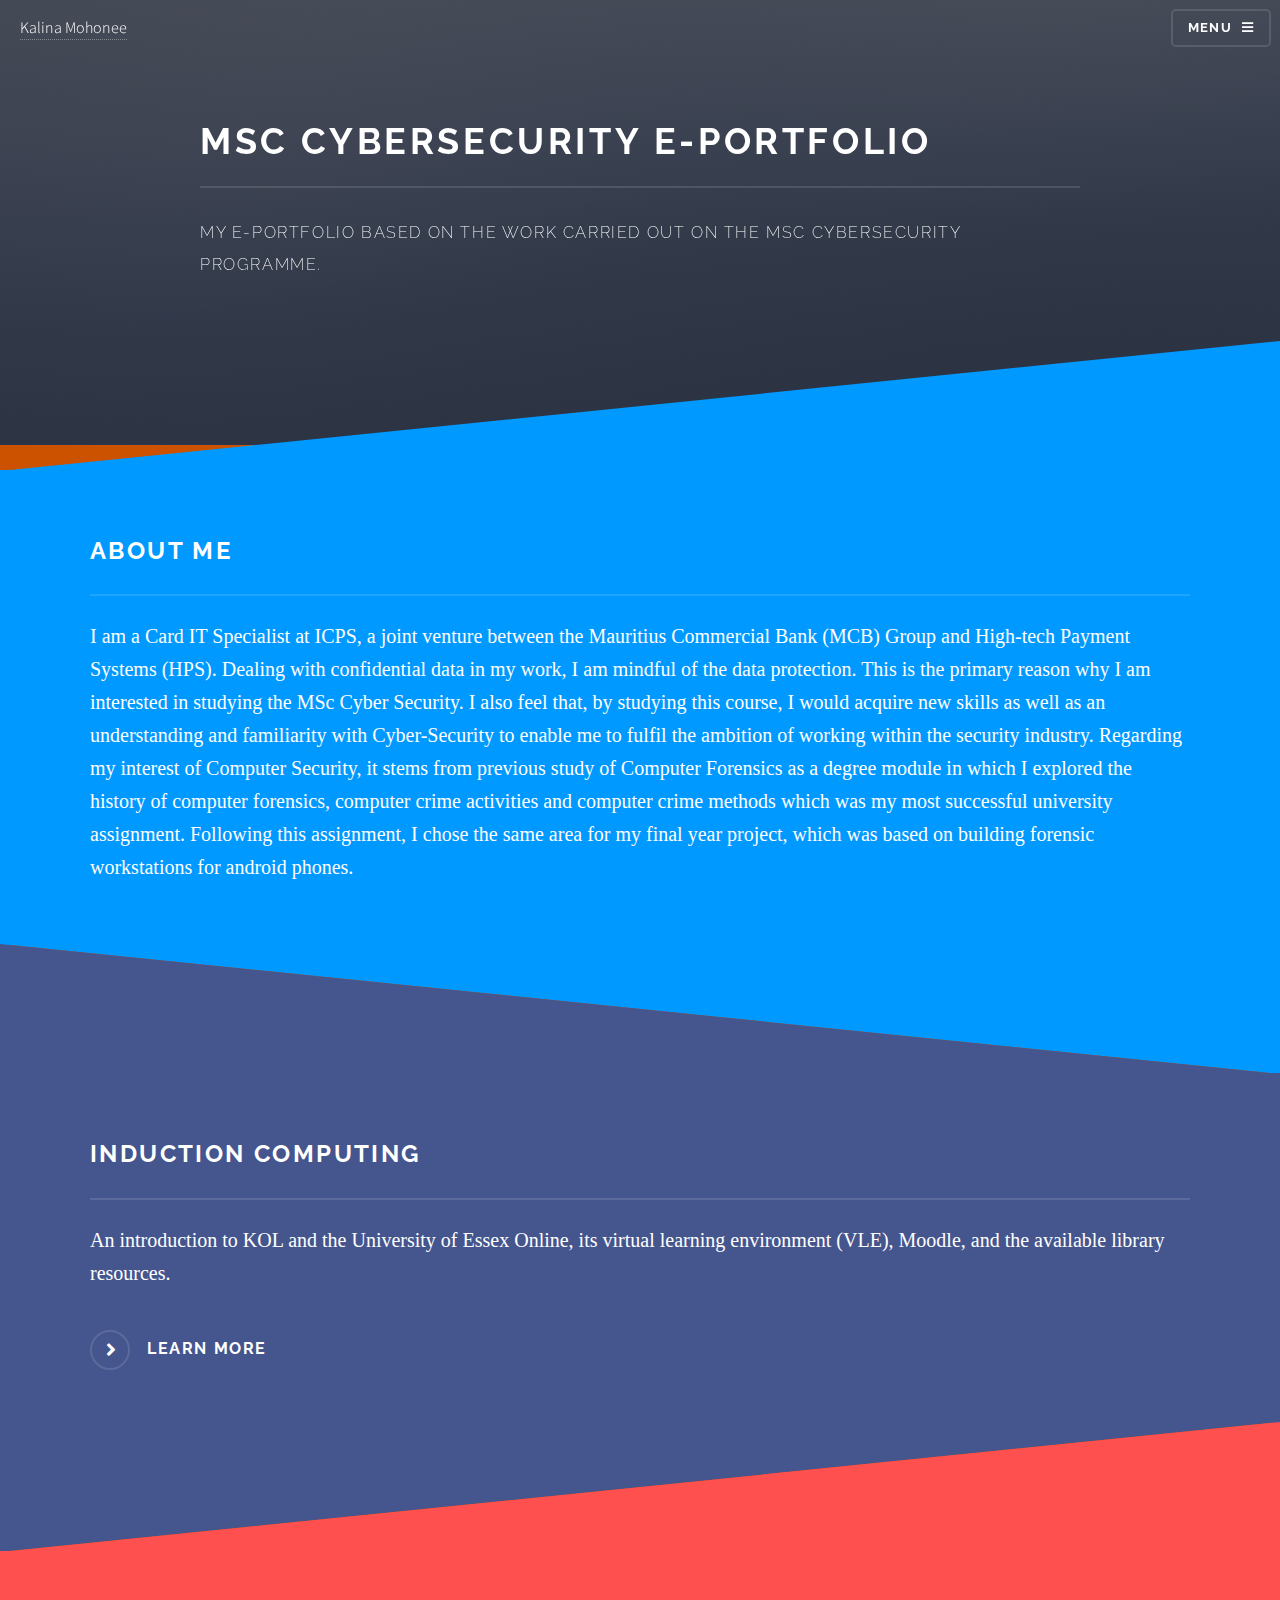
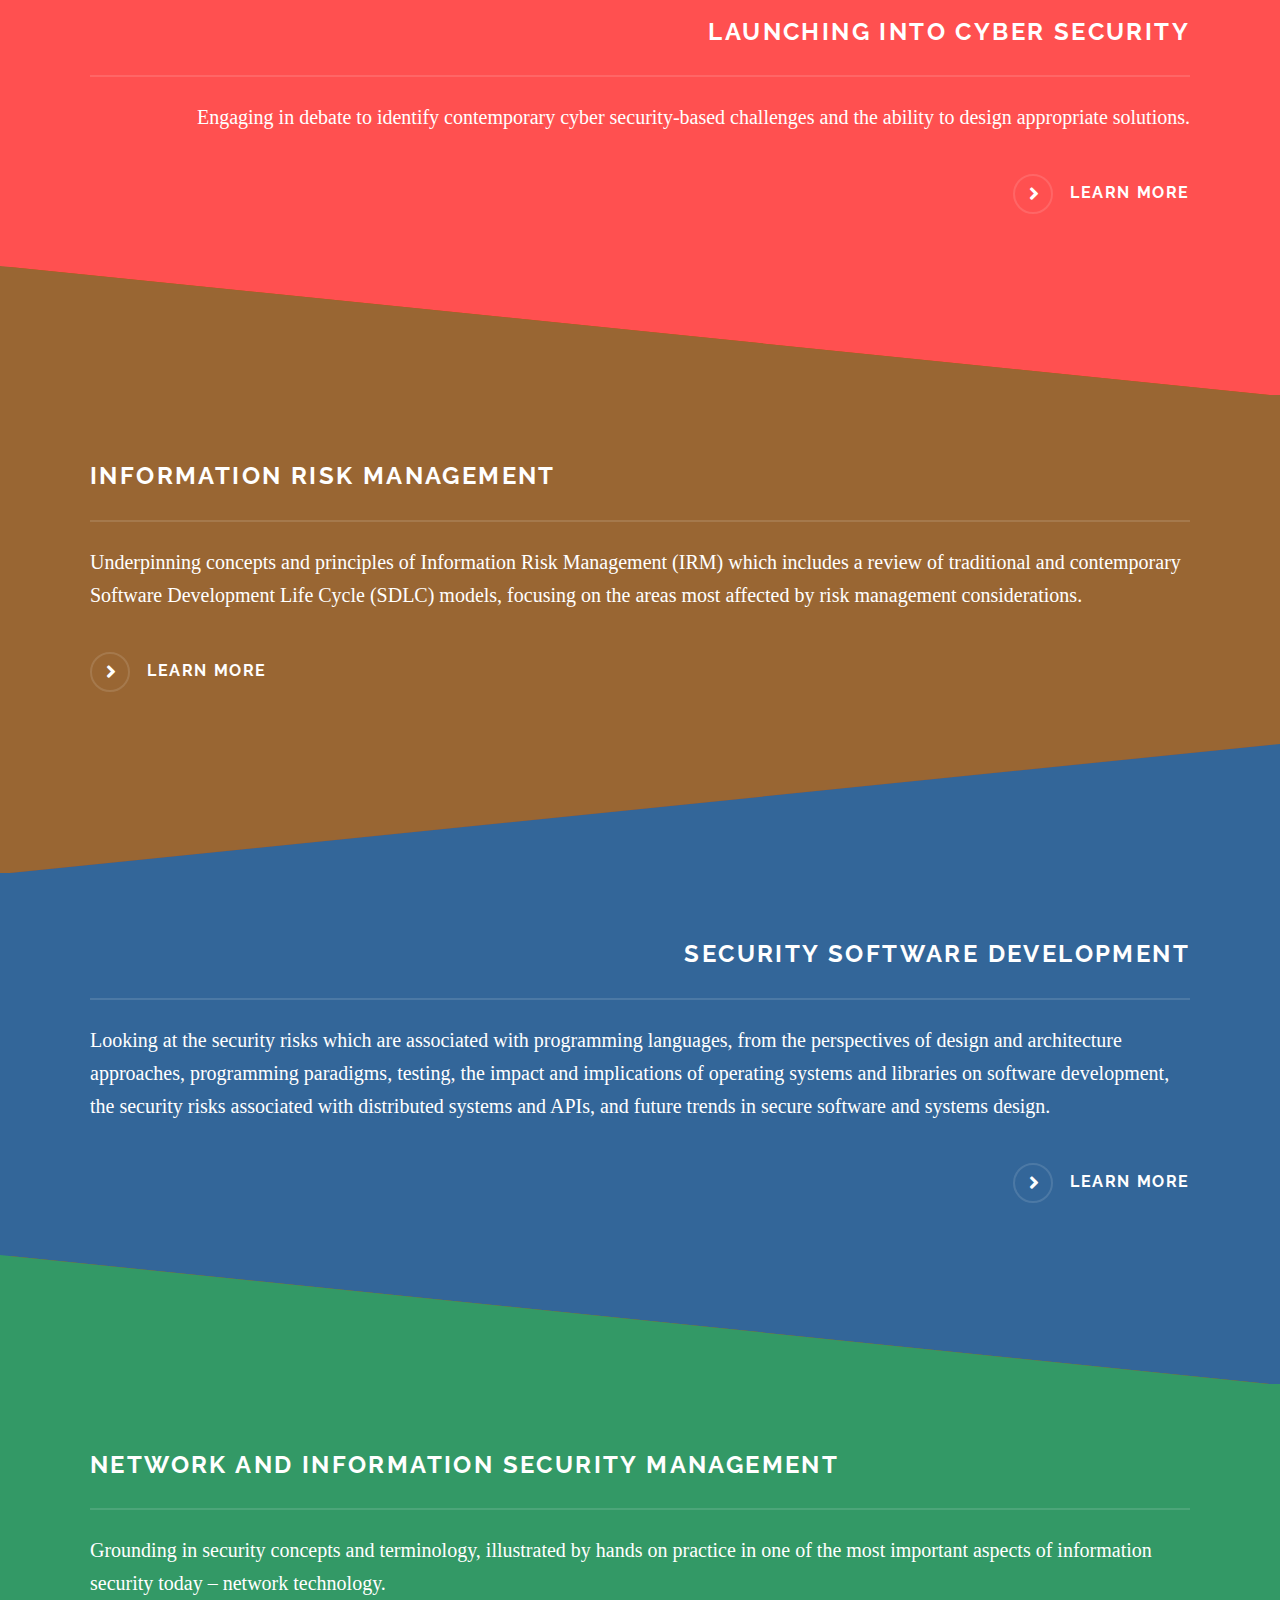
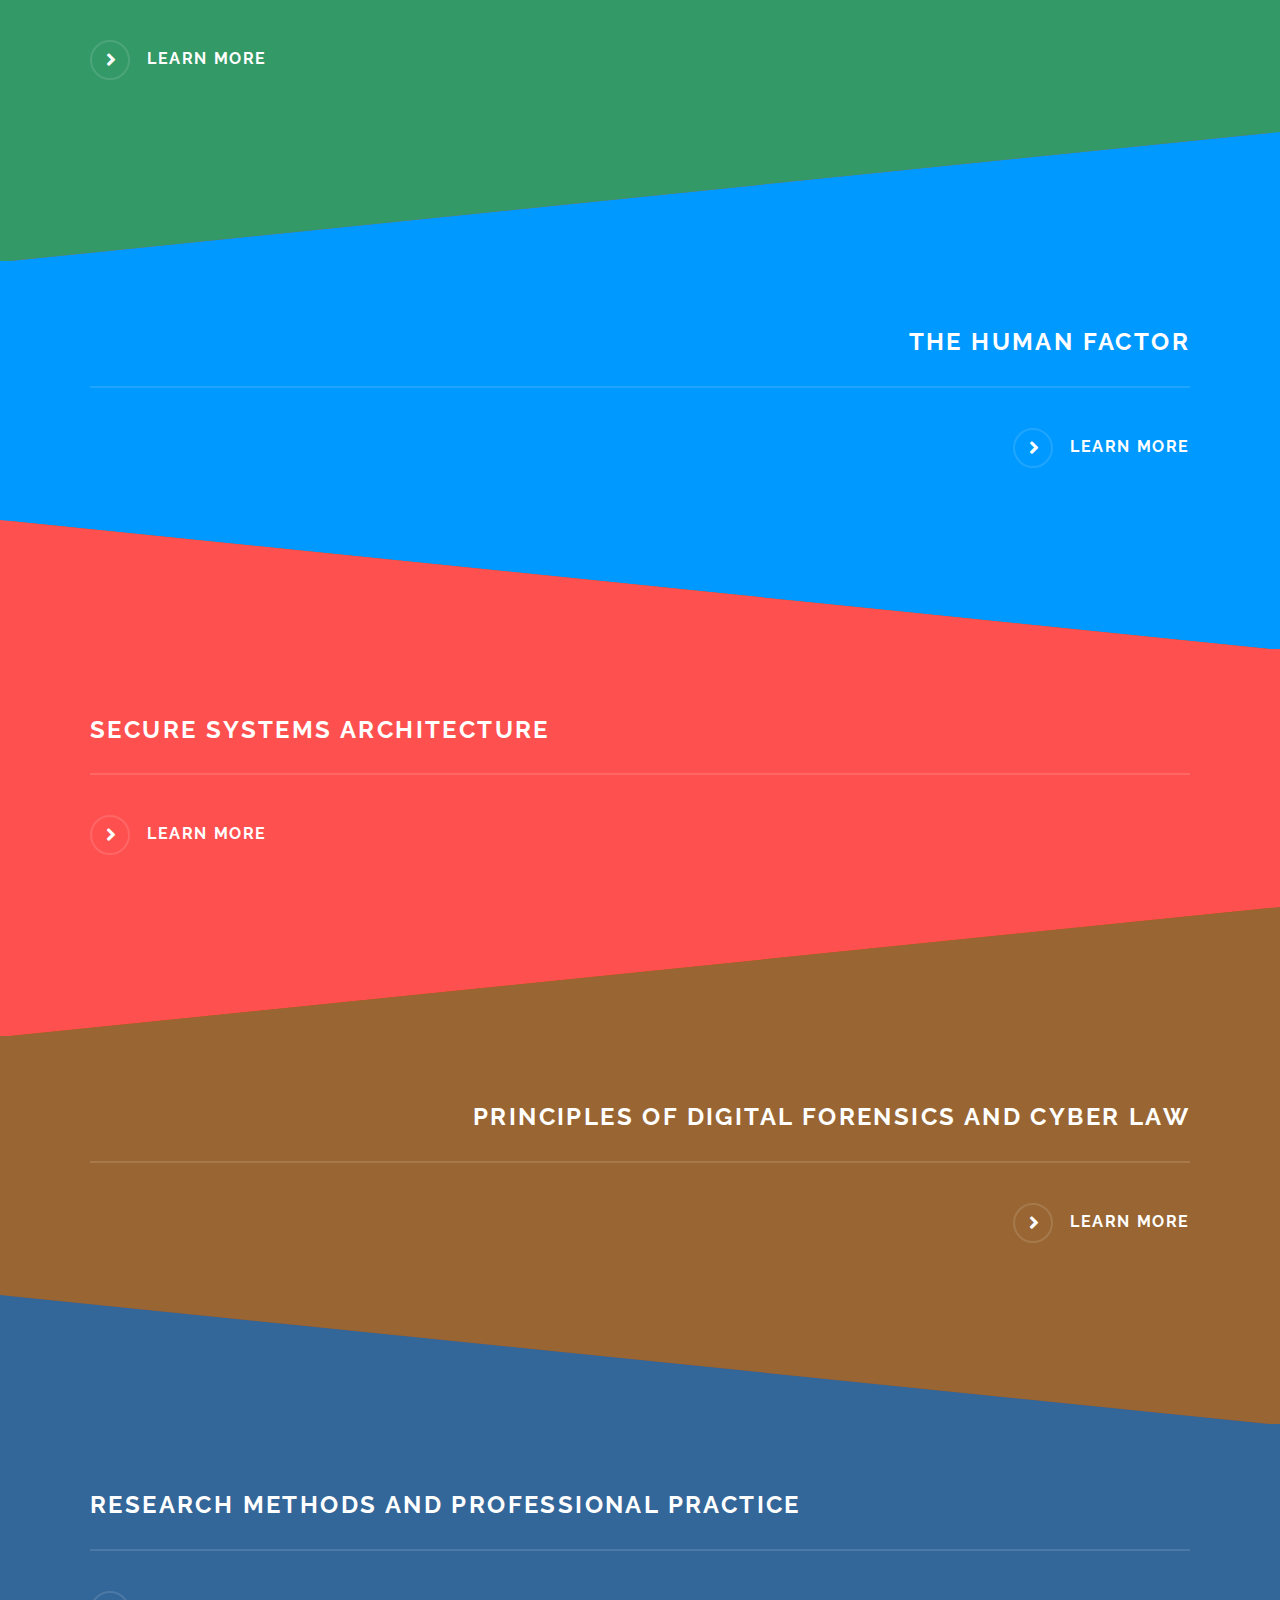
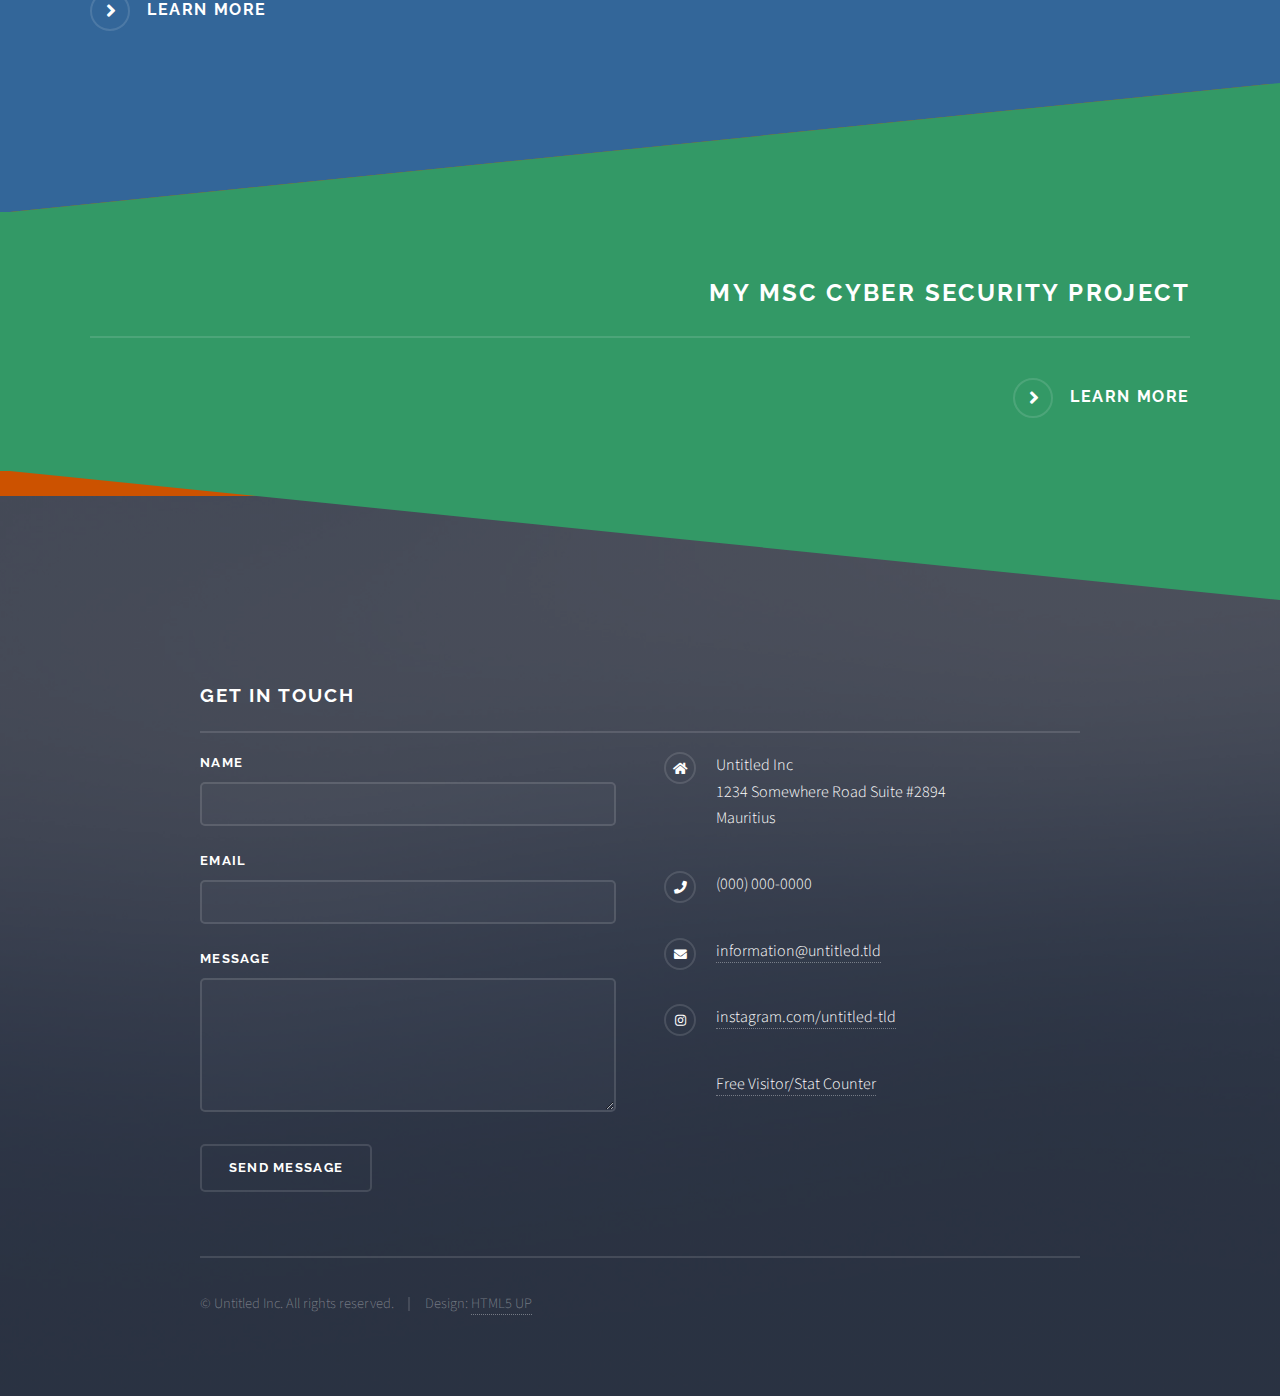
==== index.html @ e4463d61 "Update index.html" ====
<!DOCTYPE HTML>
<!--
	Solid State by HTML5 UP
	html5up.net | @ajlkn
	Free for personal and commercial use under the CCA 3.0 license (html5up.net/license)
-->
<html>
	<head>
		<title>Kalina Mohonee e-Portfolio</title>
		<meta charset="utf-8" />
		<meta name="viewport" content="width=device-width, initial-scale=1, user-scalable=no" />
		<link rel="stylesheet" href="assets/css/main.css" />
		<noscript><link rel="stylesheet" href="assets/css/noscript.css" /></noscript>
	</head>
	<body class="is-preload">

		<!-- Page Wrapper -->
			<div id="page-wrapper">

				<!-- Header -->
					<header id="header" class="alt style2">
						<a href="index.html" class="logo"><span> Kalina Mohonee</span></a>
						<nav>
							<a href="#menu">Menu</a>
						</nav>
					</header>

				<!-- Menu -->
					<nav id="menu">
						<ul class="links">
							<li><a href="index.html">Home</a></li>
							<li><a href="About.html">About Me</a></li>
							<li><a href="Module 1.html">Induction Computing</a></li>
							<li><a href="Module 2.html">Launching into Cyber Security</a></li>
							<li><a href="Module 3.html">Information Risk Management</a></li>
							<li><a href="Module 4.html">Security Software Development</a></li>
							<li><a href="Module 5.html">Network and Information Security Management</a></li>
							<li><a href="Module 6.html">The Human Factor</a></li>
							<li><a href="Module 7.html">Secure Systems Architecture</a></li>
							<li><a href="Module 8.html">Principles of Digital Forensics and Cyber Law</a></li>
							<li><a href="Module 9.html">Research Methods and Professional Practice</a></li>
							<li><a href="Project.html">My MSc Cyber Security Project</a></li>
						</ul>
						</nav>

				<!-- Banner -->
					<section id="banner">
						<div class="inner">
							<!-- <div class="logo"><span class="icon fa-gem"></span></div> -->
							<h2>MSc Cybersecurity E-Portfolio</h2>
							<p>My e-portfolio based on the work carried out on the MSc Cybersecurity programme.</p>
						</div>
					</section>

				<!-- Wrapper -->
					<section id="wrapper">

						<!-- One -->
							<section id="one" class="wrapper spotlight style1">
								<div class="inner">
								<!-- 	<a href="#" class="image"><img src="images/pic01.jpg" alt="" /></a> -->
									<div class="content">
										<h2 align="left" class="major">About Me</h2>
										<p align="left">I am a Card IT Specialist at ICPS, a joint venture between the Mauritius Commercial Bank (MCB) Group and High-tech Payment Systems (HPS).
										
										Dealing with confidential data in my work, I am mindful of the data protection. This is the primary reason why I am interested in studying the MSc Cyber Security. I also feel that, by studying this course, I would acquire new skills as well as an understanding and familiarity with Cyber-Security to enable me to fulfil the ambition of working within the security industry.
										
										Regarding my interest of Computer Security, it stems from previous study of Computer Forensics as a degree module in which I explored the history of computer forensics, computer crime activities and computer crime methods which was my most successful university assignment. Following this assignment, I chose the same area for my final year project, which was based on building forensic workstations for android phones.
</p>
									<!-- 	<a href="#" class="special">Learn more</a>  -->
									</div>
								</div>
							</section>

						<!-- Two -->
							<section id="two" class="wrapper alt spotlight style2">
							
								<div class="inner">
									<!-- <a href="#" class="image"><img src="images/pic02.jpg" alt="" /></a> -->
									<div class="content">
										<h2 class="major">Induction Computing</h2>
										<p>An introduction to KOL and the University of Essex Online, its virtual learning environment (VLE), Moodle, and the available library resources.</p>
											<a href="Module 1.html" class="special">Learn more</a>  
									</div>
								</div>
							</section>

						<!-- Three -->
							<section id="three" class="wrapper spotlight style3">
								<div class="inner">
									<!-- <a href="#" class="image"><img src="images/pic02.jpg" alt="" /></a> -->
									<div class="content">
										<h2 class="major">Launching into Cyber Security</h2>
										<p>Engaging in debate to identify contemporary cyber security-based challenges and the ability to design appropriate solutions.</p>
											<a href="Module 2.html" class="special">Learn more</a>  
									</div>
								</div>
							</section>

						<!-- Four -->
							<section id="four" class="wrapper alt spotlight style4">
								<div class="inner">
									<!-- <a href="#" class="image"><img src="images/pic02.jpg" alt="" /></a> -->
									<div class="content">
										<h2 class="major">Information Risk Management</h2>
										<p>Underpinning concepts and principles of Information Risk Management (IRM) which includes a review of traditional and contemporary Software Development Life Cycle (SDLC) models, focusing on the areas most affected by risk management considerations.</p>
											<a href="Module 3.html" class="special">Learn more</a>  
									</div>
								</div>
							</section>
							
						<!-- Five -->
							<section id="five" class="wrapper  spotlight style5">
								<div class="inner">
									<!-- <a href="#" class="image"><img src="images/pic02.jpg" alt="" /></a> -->
									<div class="content">
										<h2 class="major">Security Software Development</h2>
										<p align="left">Looking at the security risks which are associated with programming languages, from the perspectives of design and architecture approaches, programming paradigms, testing, the impact and implications of operating systems and libraries on software development, the security risks associated with distributed systems and APIs, and future trends in secure software and systems design.</p>
											<a href="Module 4.html" class="special">Learn more</a>  
									</div>
								</div>
							</section>

						<!-- Six -->
							<section id="six" class="wrapper alt spotlight style6">
								<div class="inner">
									<!-- <a href="#" class="image"><img src="images/pic02.jpg" alt="" /></a> -->
									<div class="content">
										<h2 class="major">Network and Information Security Management</h2>
										<p> Grounding in security concepts and terminology, illustrated by hands on practice in one of the most important aspects of information security today – network technology.</p>
											<a href="Module 5.html" class="special">Learn more</a>  
									</div>
								</div>
							</section>

						<!-- Seven -->
							<section id="seven" class="wrapper spotlight style7">
								<div class="inner">
									<!-- <a href="#" class="image"><img src="images/pic02.jpg" alt="" /></a> -->
									<div class="content">
										<h2 class="major">The Human Factor</h2>
										<p></p>
											<a href="#" class="special">Learn more</a>  
									</div>
								</div>
							</section>

						<!-- Eight -->
							<section id="eight" class="wrapper alt spotlight style3">
								<div class="inner">
									<!-- <a href="#" class="image"><img src="images/pic02.jpg" alt="" /></a> -->
									<div class="content">
										<h2 class="major">Secure Systems Architecture</h2>
										<p></p>
											<a href="#" class="special">Learn more</a>  
									</div>
								</div>
							</section>
							
						<!-- Nine -->
							<section id="nine" class="wrapper spotlight style4">
								<div class="inner">
									<!-- <a href="#" class="image"><img src="images/pic02.jpg" alt="" /></a> -->
									<div class="content">
										<h2 class="major">Principles of Digital Forensics and Cyber Law</h2>
										<p></p>
											<a href="#" class="special">Learn more</a>  
									</div>
								</div>
							</section>	
							
						<!-- Ten -->
							<section id="ten" class="wrapper alt spotlight style5">
								<div class="inner">
									<!-- <a href="#" class="image"><img src="images/pic02.jpg" alt="" /></a> -->
									<div class="content">
										<h2 class="major">Research Methods and Professional Practice</h2>
										<p></p>
											<a href="#" class="special">Learn more</a>  
									</div>
								</div>
							</section>			

						<!-- Eleven -->
							<section id="eleven" class="wrapper spotlight style6">
								<div class="inner">
									<!-- <a href="#" class="image"><img src="images/pic02.jpg" alt="" /></a> -->
									<div class="content">
										<h2 class="major">My MSc Cyber Security Project</h2>
										<p></p>
											<a href="#" class="special">Learn more</a>  
									</div>
								</div>
							</section>							
					</section>

				<!-- Footer -->
					<section id="footer">
						<div class="inner">
							<h2 class="major">Get in touch</h2>
							<form method="post" action="#">
								<div class="fields">
									<div class="field">
										<label for="name">Name</label>
										<input type="text" name="name" id="name" />
									</div>
									<div class="field">
										<label for="email">Email</label>
										<input type="email" name="email" id="email" />
									</div>
									<div class="field">
										<label for="message">Message</label>
										<textarea name="message" id="message" rows="4"></textarea>
									</div>
								</div>
								<ul class="actions">
									<li><input type="submit" value="Send Message" /></li>
								</ul>
							</form>
							<ul class="contact">
								<li class="icon solid fa-home">
									Untitled Inc<br />
									1234 Somewhere Road Suite #2894<br />
									Mauritius
								</li>
								<li class="icon solid fa-phone">(000) 000-0000</li>
								<li class="icon solid fa-envelope"><a href="#">information@untitled.tld</a></li>
								<li class="icon brands fa-instagram"><a href="#">instagram.com/untitled-tld</a></li>
								<li> <a href='https://www.stat-counter.org/'>Free Visitor/Stat Counter</a> <script type='text/javascript' src='https://www.freevisitorcounters.com/auth.php?id=8c69fdbfa1a27089aa9530cd61dd9e1e352dfd15'></script>
								<script type="text/javascript" src="https://www.freevisitorcounters.com/en/home/counter/820445/t/5"></script> </li>
							</ul>
							 
							<ul class="copyright">
								<li>&copy; Untitled Inc. All rights reserved.</li><li>Design: <a href="http://html5up.net">HTML5 UP</a></li>
							</ul>
						</div>
					</section>

			</div>

		<!-- Scripts -->
			<script src="assets/js/jquery.min.js"></script>
			<script src="assets/js/jquery.scrollex.min.js"></script>
			<script src="assets/js/browser.min.js"></script>
			<script src="assets/js/breakpoints.min.js"></script>
			<script src="assets/js/util.js"></script>
			<script src="assets/js/main.js"></script>

	</body>
</html>
---- assets/css/main.css ----
@import url(fontawesome-all.min.css);
@import url("https://fonts.googleapis.com/css?family=Raleway:200,700|Source+Sans+Pro:300,600,300italic,600italic");

/*
	Solid State by HTML5 UP
	html5up.net | @ajlkn
	Free for personal and commercial use under the CCA 3.0 license (html5up.net/license)
*/

html, body, div, span, applet, object,
iframe, h1, h2, h3, h4, h5, h6, p, blockquote,
pre, a, abbr, acronym, address, big, cite,
code, del, dfn, em, img, ins, kbd, q, s, samp,
small, strike, strong, sub, sup, tt, var, b,
u, i, center, dl, dt, dd, ol, ul, li, fieldset,
form, label, legend, table, caption, tbody,
tfoot, thead, tr, th, td, article, aside,
canvas, details, embed, figure, figcaption,
footer, header, hgroup, menu, nav, output, ruby,
section, summary, time, mark, audio, video {
	margin: 0;
	padding: 0;
	border: 0;
	font-size: 100%;
	font: inherit;
	vertical-align: baseline;}

article, aside, details, figcaption, figure,
footer, header, hgroup, menu, nav, section {
	/* display: block; */
	}

body {
	line-height: 1;
}

ol, ul {
	list-style: none;
}

blockquote, q {
	quotes: none;
}

	blockquote:before, blockquote:after, q:before, q:after {
		content: '';
		content: none;
	}

table {
	border-collapse: collapse;
	border-spacing: 0;
}

body {
	-webkit-text-size-adjust: none;
}

mark {
	background-color: transparent;
	color: inherit;
}

input::-moz-focus-inner {
	border: 0;
	padding: 0;
}

input, select, textarea {
	-moz-appearance: none;
	-webkit-appearance: none;
	-ms-appearance: none;
	appearance: none;
}

/* Basic */

	@-ms-viewport {
		width: device-width;
	}

	body {
		-ms-overflow-style: scrollbar;
	}

	@media screen and (max-width: 480px) {

		html, body {
			min-width: 320px;
		}

	}

	html {
		box-sizing: border-box;
	}

	*, *:before, *:after {
		box-sizing: inherit;
	}

	body {
		background-color: #cc5200;
		/* background-image: linear-gradient(to top, rgba(46, 49, 65, 0.8), rgba(46, 49, 65, 0.8)), url("../../images/bg.jpg"); */
		/* background-image: linear-gradient(to top, rgba(46, 49, 65, 0.8), rgba(46, 49, 65, 0.8)); */
		background-size: auto,
 cover;
		background-attachment: fixed,
 fixed;
		background-position: center,
 center;
	}

		body.is-preload *, body.is-preload *:before, body.is-preload *:after {
			-moz-animation: none !important;
			-webkit-animation: none !important;
			-ms-animation: none !important;
			animation: none !important;
			-moz-transition: none !important;
			-webkit-transition: none !important;
			-ms-transition: none !important;
			transition: none !important;
		}

/* Type */

	body, input, select, textarea {
		color: #ffffff;
		font-family: "Source Sans Pro", Helvetica, sans-serif;
		font-size: 16.5pt;
		font-weight: 300;
		line-height: 1.65;
	}

		@media screen and (max-width: 1680px) {

			body, input, select, textarea {
				font-size: 13pt;
			}

		}

		@media screen and (max-width: 1280px) {

			body, input, select, textarea {
				font-size: 12pt;
			}

		}

		@media screen and (max-width: 980px) {

			body, input, select, textarea {
				font-size: 12pt;
			}

		}

		@media screen and (max-width: 736px) {

			body, input, select, textarea {
				font-size: 12pt;
			}

		}

		@media screen and (max-width: 480px) {

			body, input, select, textarea {
				font-size: 12pt;
			}

		}

	a {
		-moz-transition: color 0.2s ease-in-out, border-bottom-color 0.2s ease-in-out;
		-webkit-transition: color 0.2s ease-in-out, border-bottom-color 0.2s ease-in-out;
		-ms-transition: color 0.2s ease-in-out, border-bottom-color 0.2s ease-in-out;
		transition: color 0.2s ease-in-out, border-bottom-color 0.2s ease-in-out;
		border-bottom: dotted 1px rgba(255, 255, 255, 0.35);
		color: #ffffff;
		text-decoration: none;
	}

		a:hover {
			border-bottom-color: transparent;
			color: #ffffff !important;
		}

		a.special:not(.button) {
			text-decoration: none;
			border-bottom: 0;
			display: block;
			font-family: Raleway, Helvetica, sans-serif;
			font-size: 0.8em;
			font-weight: 700;
			letter-spacing: 0.1em;
			margin: 0 0 2em 0;
			text-transform: uppercase;
		}

			a.special:not(.button):before {
				-moz-osx-font-smoothing: grayscale;
				-webkit-font-smoothing: antialiased;
				display: inline-block;
				font-style: normal;
				font-variant: normal;
				text-rendering: auto;
				line-height: 1;
				text-transform: none !important;
				font-family: 'Font Awesome 5 Free';
				font-weight: 900;
			}

			a.special:not(.button):before {
				-moz-transition: background-color 0.2s ease-in-out;
				-webkit-transition: background-color 0.2s ease-in-out;
				-ms-transition: background-color 0.2s ease-in-out;
				transition: background-color 0.2s ease-in-out;
				border-radius: 100%;
				border: solid 2px rgba(255, 255, 255, 0.125);
				content: '\f105';
				display: inline-block;
				font-size: 1.25em;
				height: 2em;
				line-height: 1.75em;
				margin-right: 0.85em;
				text-align: center;
				text-indent: 0.15em;
				vertical-align: middle;
				width: 2em;
			}

			a.special:not(.button):hover:before {
				background-color: rgba(255, 255, 255, 0.025);
			}

			a.special:not(.button):active:before {
				background-color: rgba(255, 255, 255, 0.075);
			}

	strong, b {
		color: #ffffff;
		font-weight: 600;
	}

	em, i {
		font-style: italic;
	}

	p {
		margin: 0 0 2em 0;
	}

	h1, h2, h3, h4, h5, h6 {
		color: #ffffff;
		font-family: Raleway, Helvetica, sans-serif;
		font-weight: 700;
		letter-spacing: 0.1em;
		margin: 0 0 1em 0;
		text-transform: uppercase;
	}

		h1 a, h2 a, h3 a, h4 a, h5 a, h6 a {
			color: inherit;
			text-decoration: none;
			border-bottom: 0;
		}

		h1 span, h2 span, h3 span, h4 span, h5 span, h6 span {
			font-weight: 200;
		}

		h1.major, h2.major, h3.major, h4.major, h5.major, h6.major {
			padding-bottom: 1em;
			border-bottom: solid 2px rgba(255, 255, 255, 0.125);
		}

	h2 {
		font-size: 1.2em;
	}

	h3 {
		font-size: 0.9em;
	}

	h4 {
		font-size: 0.7em;
	}

	h5 {
		font-size: 0.7em;
	}

	h6 {
		font-size: 0.7em;
	}

	@media screen and (max-width: 736px) {

		h2 {
			font-size: 1em;
		}

		h3 {
			font-size: 0.8em;
		}

	}

	sub {
		font-size: 0.8em;
		position: relative;
		top: 0.5em;
	}

	sup {
		font-size: 0.8em;
		position: relative;
		top: -0.5em;
	}

	blockquote {
		border-left: solid 4px rgba(255, 255, 255, 0.125);
		font-style: italic;
		margin: 0 0 2em 0;
		padding: 0.5em 0 0.5em 2em;
	}

	code {
		background: rgba(255, 255, 255, 0.025);
		border-radius: 5px;
		border: solid 2px rgba(255, 255, 255, 0.125);
		font-family: "Courier New", monospace;
		font-size: 0.9em;
		margin: 0 0.25em;
		padding: 0.25em 0.65em;
	}

	pre {
		-webkit-overflow-scrolling: touch;
		font-family: "Courier New", monospace;
		font-size: 0.9em;
		margin: 0 0 2em 0;
	}

		pre code {
			display: block;
			line-height: 1.75em;
			padding: 1em 1.5em;
			overflow-x: auto;
		}

	hr {
		border: 0;
		border-bottom: solid 2px rgba(255, 255, 255, 0.125);
		margin: 2.5em 0;
	}

		hr.major {
			margin: 4em 0;
		}

	.align-left {
		text-align: left;
	}

	.align-center {
		text-align: center;
	}

	.align-right {
		text-align: right;
	}

/* Row */

	.row {
		display: flex;
		flex-wrap: wrap;
		box-sizing: border-box;
		align-items: stretch;
	}

		.row > * {
			box-sizing: border-box;
		}

		.row.gtr-uniform > * > :last-child {
			margin-bottom: 0;
		}

		.row.aln-left {
			justify-content: flex-start;
		}

		.row.aln-center {
			justify-content: center;
		}

		.row.aln-right {
			justify-content: flex-end;
		}

		.row.aln-top {
			align-items: flex-start;
		}

		.row.aln-middle {
			align-items: center;
		}

		.row.aln-bottom {
			align-items: flex-end;
		}

		.row > .imp {
			order: -1;
		}

		.row > .col-1 {
			width: 8.33333%;
		}

		.row > .off-1 {
			margin-left: 8.33333%;
		}

		.row > .col-2 {
			width: 16.66667%;
		}

		.row > .off-2 {
			margin-left: 16.66667%;
		}

		.row > .col-3 {
			width: 25%;
		}

		.row > .off-3 {
			margin-left: 25%;
		}

		.row > .col-4 {
			width: 33.33333%;
		}

		.row > .off-4 {
			margin-left: 33.33333%;
		}

		.row > .col-5 {
			width: 41.66667%;
		}

		.row > .off-5 {
			margin-left: 41.66667%;
		}

		.row > .col-6 {
			width: 50%;
		}

		.row > .off-6 {
			margin-left: 50%;
		}

		.row > .col-7 {
			width: 58.33333%;
		}

		.row > .off-7 {
			margin-left: 58.33333%;
		}

		.row > .col-8 {
			width: 66.66667%;
		}

		.row > .off-8 {
			margin-left: 66.66667%;
		}

		.row > .col-9 {
			width: 75%;
		}

		.row > .off-9 {
			margin-left: 75%;
		}

		.row > .col-10 {
			width: 83.33333%;
		}

		.row > .off-10 {
			margin-left: 83.33333%;
		}

		.row > .col-11 {
			width: 91.66667%;
		}

		.row > .off-11 {
			margin-left: 91.66667%;
		}

		.row > .col-12 {
			width: 100%;
		}

		.row > .off-12 {
			margin-left: 100%;
		}

		.row.gtr-0 {
			margin-top: 0;
			margin-left: 0em;
		}

			.row.gtr-0 > * {
				padding: 0 0 0 0em;
			}

			.row.gtr-0.gtr-uniform {
				margin-top: 0em;
			}

				.row.gtr-0.gtr-uniform > * {
					padding-top: 0em;
				}

		.row.gtr-25 {
			margin-top: 0;
			margin-left: -0.4375em;
		}

			.row.gtr-25 > * {
				padding: 0 0 0 0.4375em;
			}

			.row.gtr-25.gtr-uniform {
				margin-top: -0.4375em;
			}

				.row.gtr-25.gtr-uniform > * {
					padding-top: 0.4375em;
				}

		.row.gtr-50 {
			margin-top: 0;
			margin-left: -0.875em;
		}

			.row.gtr-50 > * {
				padding: 0 0 0 0.875em;
			}

			.row.gtr-50.gtr-uniform {
				margin-top: -0.875em;
			}

				.row.gtr-50.gtr-uniform > * {
					padding-top: 0.875em;
				}

		.row {
			margin-top: 0;
			margin-left: -1.75em;
		}

			.row > * {
				padding: 0 0 0 1.75em;
			}

			.row.gtr-uniform {
				margin-top: -1.75em;
			}

				.row.gtr-uniform > * {
					padding-top: 1.75em;
				}

		.row.gtr-150 {
			margin-top: 0;
			margin-left: -2.625em;
		}

			.row.gtr-150 > * {
				padding: 0 0 0 2.625em;
			}

			.row.gtr-150.gtr-uniform {
				margin-top: -2.625em;
			}

				.row.gtr-150.gtr-uniform > * {
					padding-top: 2.625em;
				}

		.row.gtr-200 {
			margin-top: 0;
			margin-left: -3.5em;
		}

			.row.gtr-200 > * {
				padding: 0 0 0 3.5em;
			}

			.row.gtr-200.gtr-uniform {
				margin-top: -3.5em;
			}

				.row.gtr-200.gtr-uniform > * {
					padding-top: 3.5em;
				}

		@media screen and (max-width: 1680px) {

			.row {
				display: flex;
				flex-wrap: wrap;
				box-sizing: border-box;
				align-items: stretch;
			}

				.row > * {
					box-sizing: border-box;
				}

				.row.gtr-uniform > * > :last-child {
					margin-bottom: 0;
				}

				.row.aln-left {
					justify-content: flex-start;
				}

				.row.aln-center {
					justify-content: center;
				}

				.row.aln-right {
					justify-content: flex-end;
				}

				.row.aln-top {
					align-items: flex-start;
				}

				.row.aln-middle {
					align-items: center;
				}

				.row.aln-bottom {
					align-items: flex-end;
				}

				.row > .imp-xlarge {
					order: -1;
				}

				.row > .col-1-xlarge {
					width: 8.33333%;
				}

				.row > .off-1-xlarge {
					margin-left: 8.33333%;
				}

				.row > .col-2-xlarge {
					width: 16.66667%;
				}

				.row > .off-2-xlarge {
					margin-left: 16.66667%;
				}

				.row > .col-3-xlarge {
					width: 25%;
				}

				.row > .off-3-xlarge {
					margin-left: 25%;
				}

				.row > .col-4-xlarge {
					width: 33.33333%;
				}

				.row > .off-4-xlarge {
					margin-left: 33.33333%;
				}

				.row > .col-5-xlarge {
					width: 41.66667%;
				}

				.row > .off-5-xlarge {
					margin-left: 41.66667%;
				}

				.row > .col-6-xlarge {
					width: 50%;
				}

				.row > .off-6-xlarge {
					margin-left: 50%;
				}

				.row > .col-7-xlarge {
					width: 58.33333%;
				}

				.row > .off-7-xlarge {
					margin-left: 58.33333%;
				}

				.row > .col-8-xlarge {
					width: 66.66667%;
				}

				.row > .off-8-xlarge {
					margin-left: 66.66667%;
				}

				.row > .col-9-xlarge {
					width: 75%;
				}

				.row > .off-9-xlarge {
					margin-left: 75%;
				}

				.row > .col-10-xlarge {
					width: 83.33333%;
				}

				.row > .off-10-xlarge {
					margin-left: 83.33333%;
				}

				.row > .col-11-xlarge {
					width: 91.66667%;
				}

				.row > .off-11-xlarge {
					margin-left: 91.66667%;
				}

				.row > .col-12-xlarge {
					width: 100%;
				}

				.row > .off-12-xlarge {
					margin-left: 100%;
				}

				.row.gtr-0 {
					margin-top: 0;
					margin-left: 0em;
				}

					.row.gtr-0 > * {
						padding: 0 0 0 0em;
					}

					.row.gtr-0.gtr-uniform {
						margin-top: 0em;
					}

						.row.gtr-0.gtr-uniform > * {
							padding-top: 0em;
						}

				.row.gtr-25 {
					margin-top: 0;
					margin-left: -0.4375em;
				}

					.row.gtr-25 > * {
						padding: 0 0 0 0.4375em;
					}

					.row.gtr-25.gtr-uniform {
						margin-top: -0.4375em;
					}

						.row.gtr-25.gtr-uniform > * {
							padding-top: 0.4375em;
						}

				.row.gtr-50 {
					margin-top: 0;
					margin-left: -0.875em;
				}

					.row.gtr-50 > * {
						padding: 0 0 0 0.875em;
					}

					.row.gtr-50.gtr-uniform {
						margin-top: -0.875em;
					}

						.row.gtr-50.gtr-uniform > * {
							padding-top: 0.875em;
						}

				.row {
					margin-top: 0;
					margin-left: -1.75em;
				}

					.row > * {
						padding: 0 0 0 1.75em;
					}

					.row.gtr-uniform {
						margin-top: -1.75em;
					}

						.row.gtr-uniform > * {
							padding-top: 1.75em;
						}

				.row.gtr-150 {
					margin-top: 0;
					margin-left: -2.625em;
				}

					.row.gtr-150 > * {
						padding: 0 0 0 2.625em;
					}

					.row.gtr-150.gtr-uniform {
						margin-top: -2.625em;
					}

						.row.gtr-150.gtr-uniform > * {
							padding-top: 2.625em;
						}

				.row.gtr-200 {
					margin-top: 0;
					margin-left: -3.5em;
				}

					.row.gtr-200 > * {
						padding: 0 0 0 3.5em;
					}

					.row.gtr-200.gtr-uniform {
						margin-top: -3.5em;
					}

						.row.gtr-200.gtr-uniform > * {
							padding-top: 3.5em;
						}

		}

		@media screen and (max-width: 1280px) {

			.row {
				display: flex;
				flex-wrap: wrap;
				box-sizing: border-box;
				align-items: stretch;
			}

				.row > * {
					box-sizing: border-box;
				}

				.row.gtr-uniform > * > :last-child {
					margin-bottom: 0;
				}

				.row.aln-left {
					justify-content: flex-start;
				}

				.row.aln-center {
					justify-content: center;
				}

				.row.aln-right {
					justify-content: flex-end;
				}

				.row.aln-top {
					align-items: flex-start;
				}

				.row.aln-middle {
					align-items: center;
				}

				.row.aln-bottom {
					align-items: flex-end;
				}

				.row > .imp-large {
					order: -1;
				}

				.row > .col-1-large {
					width: 8.33333%;
				}

				.row > .off-1-large {
					margin-left: 8.33333%;
				}

				.row > .col-2-large {
					width: 16.66667%;
				}

				.row > .off-2-large {
					margin-left: 16.66667%;
				}

				.row > .col-3-large {
					width: 25%;
				}

				.row > .off-3-large {
					margin-left: 25%;
				}

				.row > .col-4-large {
					width: 33.33333%;
				}

				.row > .off-4-large {
					margin-left: 33.33333%;
				}

				.row > .col-5-large {
					width: 41.66667%;
				}

				.row > .off-5-large {
					margin-left: 41.66667%;
				}

				.row > .col-6-large {
					width: 50%;
				}

				.row > .off-6-large {
					margin-left: 50%;
				}

				.row > .col-7-large {
					width: 58.33333%;
				}

				.row > .off-7-large {
					margin-left: 58.33333%;
				}

				.row > .col-8-large {
					width: 66.66667%;
				}

				.row > .off-8-large {
					margin-left: 66.66667%;
				}

				.row > .col-9-large {
					width: 75%;
				}

				.row > .off-9-large {
					margin-left: 75%;
				}

				.row > .col-10-large {
					width: 83.33333%;
				}

				.row > .off-10-large {
					margin-left: 83.33333%;
				}

				.row > .col-11-large {
					width: 91.66667%;
				}

				.row > .off-11-large {
					margin-left: 91.66667%;
				}

				.row > .col-12-large {
					width: 100%;
				}

				.row > .off-12-large {
					margin-left: 100%;
				}

				.row.gtr-0 {
					margin-top: 0;
					margin-left: 0em;
				}

					.row.gtr-0 > * {
						padding: 0 0 0 0em;
					}

					.row.gtr-0.gtr-uniform {
						margin-top: 0em;
					}

						.row.gtr-0.gtr-uniform > * {
							padding-top: 0em;
						}

				.row.gtr-25 {
					margin-top: 0;
					margin-left: -0.4375em;
				}

					.row.gtr-25 > * {
						padding: 0 0 0 0.4375em;
					}

					.row.gtr-25.gtr-uniform {
						margin-top: -0.4375em;
					}

						.row.gtr-25.gtr-uniform > * {
							padding-top: 0.4375em;
						}

				.row.gtr-50 {
					margin-top: 0;
					margin-left: -0.875em;
				}

					.row.gtr-50 > * {
						padding: 0 0 0 0.875em;
					}

					.row.gtr-50.gtr-uniform {
						margin-top: -0.875em;
					}

						.row.gtr-50.gtr-uniform > * {
							padding-top: 0.875em;
						}

				.row {
					margin-top: 0;
					margin-left: -1.75em;
				}

					.row > * {
						padding: 0 0 0 1.75em;
					}

					.row.gtr-uniform {
						margin-top: -1.75em;
					}

						.row.gtr-uniform > * {
							padding-top: 1.75em;
						}

				.row.gtr-150 {
					margin-top: 0;
					margin-left: -2.625em;
				}

					.row.gtr-150 > * {
						padding: 0 0 0 2.625em;
					}

					.row.gtr-150.gtr-uniform {
						margin-top: -2.625em;
					}

						.row.gtr-150.gtr-uniform > * {
							padding-top: 2.625em;
						}

				.row.gtr-200 {
					margin-top: 0;
					margin-left: -3.5em;
				}

					.row.gtr-200 > * {
						padding: 0 0 0 3.5em;
					}

					.row.gtr-200.gtr-uniform {
						margin-top: -3.5em;
					}

						.row.gtr-200.gtr-uniform > * {
							padding-top: 3.5em;
						}

		}

		@media screen and (max-width: 980px) {

			.row {
				display: flex;
				flex-wrap: wrap;
				box-sizing: border-box;
				align-items: stretch;
			}

				.row > * {
					box-sizing: border-box;
				}

				.row.gtr-uniform > * > :last-child {
					margin-bottom: 0;
				}

				.row.aln-left {
					justify-content: flex-start;
				}

				.row.aln-center {
					justify-content: center;
				}

				.row.aln-right {
					justify-content: flex-end;
				}

				.row.aln-top {
					align-items: flex-start;
				}

				.row.aln-middle {
					align-items: center;
				}

				.row.aln-bottom {
					align-items: flex-end;
				}

				.row > .imp-medium {
					order: -1;
				}

				.row > .col-1-medium {
					width: 8.33333%;
				}

				.row > .off-1-medium {
					margin-left: 8.33333%;
				}

				.row > .col-2-medium {
					width: 16.66667%;
				}

				.row > .off-2-medium {
					margin-left: 16.66667%;
				}

				.row > .col-3-medium {
					width: 25%;
				}

				.row > .off-3-medium {
					margin-left: 25%;
				}

				.row > .col-4-medium {
					width: 33.33333%;
				}

				.row > .off-4-medium {
					margin-left: 33.33333%;
				}

				.row > .col-5-medium {
					width: 41.66667%;
				}

				.row > .off-5-medium {
					margin-left: 41.66667%;
				}

				.row > .col-6-medium {
					width: 50%;
				}

				.row > .off-6-medium {
					margin-left: 50%;
				}

				.row > .col-7-medium {
					width: 58.33333%;
				}

				.row > .off-7-medium {
					margin-left: 58.33333%;
				}

				.row > .col-8-medium {
					width: 66.66667%;
				}

				.row > .off-8-medium {
					margin-left: 66.66667%;
				}

				.row > .col-9-medium {
					width: 75%;
				}

				.row > .off-9-medium {
					margin-left: 75%;
				}

				.row > .col-10-medium {
					width: 83.33333%;
				}

				.row > .off-10-medium {
					margin-left: 83.33333%;
				}

				.row > .col-11-medium {
					width: 91.66667%;
				}

				.row > .off-11-medium {
					margin-left: 91.66667%;
				}

				.row > .col-12-medium {
					width: 100%;
				}

				.row > .off-12-medium {
					margin-left: 100%;
				}

				.row.gtr-0 {
					margin-top: 0;
					margin-left: 0em;
				}

					.row.gtr-0 > * {
						padding: 0 0 0 0em;
					}

					.row.gtr-0.gtr-uniform {
						margin-top: 0em;
					}

						.row.gtr-0.gtr-uniform > * {
							padding-top: 0em;
						}

				.row.gtr-25 {
					margin-top: 0;
					margin-left: -0.4375em;
				}

					.row.gtr-25 > * {
						padding: 0 0 0 0.4375em;
					}

					.row.gtr-25.gtr-uniform {
						margin-top: -0.4375em;
					}

						.row.gtr-25.gtr-uniform > * {
							padding-top: 0.4375em;
						}

				.row.gtr-50 {
					margin-top: 0;
					margin-left: -0.875em;
				}

					.row.gtr-50 > * {
						padding: 0 0 0 0.875em;
					}

					.row.gtr-50.gtr-uniform {
						margin-top: -0.875em;
					}

						.row.gtr-50.gtr-uniform > * {
							padding-top: 0.875em;
						}

				.row {
					margin-top: 0;
					margin-left: -1.75em;
				}

					.row > * {
						padding: 0 0 0 1.75em;
					}

					.row.gtr-uniform {
						margin-top: -1.75em;
					}

						.row.gtr-uniform > * {
							padding-top: 1.75em;
						}

				.row.gtr-150 {
					margin-top: 0;
					margin-left: -2.625em;
				}

					.row.gtr-150 > * {
						padding: 0 0 0 2.625em;
					}

					.row.gtr-150.gtr-uniform {
						margin-top: -2.625em;
					}

						.row.gtr-150.gtr-uniform > * {
							padding-top: 2.625em;
						}

				.row.gtr-200 {
					margin-top: 0;
					margin-left: -3.5em;
				}

					.row.gtr-200 > * {
						padding: 0 0 0 3.5em;
					}

					.row.gtr-200.gtr-uniform {
						margin-top: -3.5em;
					}

						.row.gtr-200.gtr-uniform > * {
							padding-top: 3.5em;
						}

		}

		@media screen and (max-width: 736px) {

			.row {
				display: flex;
				flex-wrap: wrap;
				box-sizing: border-box;
				align-items: stretch;
			}

				.row > * {
					box-sizing: border-box;
				}

				.row.gtr-uniform > * > :last-child {
					margin-bottom: 0;
				}

				.row.aln-left {
					justify-content: flex-start;
				}

				.row.aln-center {
					justify-content: center;
				}

				.row.aln-right {
					justify-content: flex-end;
				}

				.row.aln-top {
					align-items: flex-start;
				}

				.row.aln-middle {
					align-items: center;
				}

				.row.aln-bottom {
					align-items: flex-end;
				}

				.row > .imp-small {
					order: -1;
				}

				.row > .col-1-small {
					width: 8.33333%;
				}

				.row > .off-1-small {
					margin-left: 8.33333%;
				}

				.row > .col-2-small {
					width: 16.66667%;
				}

				.row > .off-2-small {
					margin-left: 16.66667%;
				}

				.row > .col-3-small {
					width: 25%;
				}

				.row > .off-3-small {
					margin-left: 25%;
				}

				.row > .col-4-small {
					width: 33.33333%;
				}

				.row > .off-4-small {
					margin-left: 33.33333%;
				}

				.row > .col-5-small {
					width: 41.66667%;
				}

				.row > .off-5-small {
					margin-left: 41.66667%;
				}

				.row > .col-6-small {
					width: 50%;
				}

				.row > .off-6-small {
					margin-left: 50%;
				}

				.row > .col-7-small {
					width: 58.33333%;
				}

				.row > .off-7-small {
					margin-left: 58.33333%;
				}

				.row > .col-8-small {
					width: 66.66667%;
				}

				.row > .off-8-small {
					margin-left: 66.66667%;
				}

				.row > .col-9-small {
					width: 75%;
				}

				.row > .off-9-small {
					margin-left: 75%;
				}

				.row > .col-10-small {
					width: 83.33333%;
				}

				.row > .off-10-small {
					margin-left: 83.33333%;
				}

				.row > .col-11-small {
					width: 91.66667%;
				}

				.row > .off-11-small {
					margin-left: 91.66667%;
				}

				.row > .col-12-small {
					width: 100%;
				}

				.row > .off-12-small {
					margin-left: 100%;
				}

				.row.gtr-0 {
					margin-top: 0;
					margin-left: 0em;
				}

					.row.gtr-0 > * {
						padding: 0 0 0 0em;
					}

					.row.gtr-0.gtr-uniform {
						margin-top: 0em;
					}

						.row.gtr-0.gtr-uniform > * {
							padding-top: 0em;
						}

				.row.gtr-25 {
					margin-top: 0;
					margin-left: -0.3125em;
				}

					.row.gtr-25 > * {
						padding: 0 0 0 0.3125em;
					}

					.row.gtr-25.gtr-uniform {
						margin-top: -0.3125em;
					}

						.row.gtr-25.gtr-uniform > * {
							padding-top: 0.3125em;
						}

				.row.gtr-50 {
					margin-top: 0;
					margin-left: -0.625em;
				}

					.row.gtr-50 > * {
						padding: 0 0 0 0.625em;
					}

					.row.gtr-50.gtr-uniform {
						margin-top: -0.625em;
					}

						.row.gtr-50.gtr-uniform > * {
							padding-top: 0.625em;
						}

				.row {
					margin-top: 0;
					margin-left: -1.25em;
				}

					.row > * {
						padding: 0 0 0 1.25em;
					}

					.row.gtr-uniform {
						margin-top: -1.25em;
					}

						.row.gtr-uniform > * {
							padding-top: 1.25em;
						}

				.row.gtr-150 {
					margin-top: 0;
					margin-left: -1.875em;
				}

					.row.gtr-150 > * {
						padding: 0 0 0 1.875em;
					}

					.row.gtr-150.gtr-uniform {
						margin-top: -1.875em;
					}

						.row.gtr-150.gtr-uniform > * {
							padding-top: 1.875em;
						}

				.row.gtr-200 {
					margin-top: 0;
					margin-left: -2.5em;
				}

					.row.gtr-200 > * {
						padding: 0 0 0 2.5em;
					}

					.row.gtr-200.gtr-uniform {
						margin-top: -2.5em;
					}

						.row.gtr-200.gtr-uniform > * {
							padding-top: 2.5em;
						}

		}

		@media screen and (max-width: 480px) {

			.row {
				display: flex;
				flex-wrap: wrap;
				box-sizing: border-box;
				align-items: stretch;
			}

				.row > * {
					box-sizing: border-box;
				}

				.row.gtr-uniform > * > :last-child {
					margin-bottom: 0;
				}

				.row.aln-left {
					justify-content: flex-start;
				}

				.row.aln-center {
					justify-content: center;
				}

				.row.aln-right {
					justify-content: flex-end;
				}

				.row.aln-top {
					align-items: flex-start;
				}

				.row.aln-middle {
					align-items: center;
				}

				.row.aln-bottom {
					align-items: flex-end;
				}

				.row > .imp-xsmall {
					order: -1;
				}

				.row > .col-1-xsmall {
					width: 8.33333%;
				}

				.row > .off-1-xsmall {
					margin-left: 8.33333%;
				}

				.row > .col-2-xsmall {
					width: 16.66667%;
				}

				.row > .off-2-xsmall {
					margin-left: 16.66667%;
				}

				.row > .col-3-xsmall {
					width: 25%;
				}

				.row > .off-3-xsmall {
					margin-left: 25%;
				}

				.row > .col-4-xsmall {
					width: 33.33333%;
				}

				.row > .off-4-xsmall {
					margin-left: 33.33333%;
				}

				.row > .col-5-xsmall {
					width: 41.66667%;
				}

				.row > .off-5-xsmall {
					margin-left: 41.66667%;
				}

				.row > .col-6-xsmall {
					width: 50%;
				}

				.row > .off-6-xsmall {
					margin-left: 50%;
				}

				.row > .col-7-xsmall {
					width: 58.33333%;
				}

				.row > .off-7-xsmall {
					margin-left: 58.33333%;
				}

				.row > .col-8-xsmall {
					width: 66.66667%;
				}

				.row > .off-8-xsmall {
					margin-left: 66.66667%;
				}

				.row > .col-9-xsmall {
					width: 75%;
				}

				.row > .off-9-xsmall {
					margin-left: 75%;
				}

				.row > .col-10-xsmall {
					width: 83.33333%;
				}

				.row > .off-10-xsmall {
					margin-left: 83.33333%;
				}

				.row > .col-11-xsmall {
					width: 91.66667%;
				}

				.row > .off-11-xsmall {
					margin-left: 91.66667%;
				}

				.row > .col-12-xsmall {
					width: 100%;
				}

				.row > .off-12-xsmall {
					margin-left: 100%;
				}

				.row.gtr-0 {
					margin-top: 0;
					margin-left: 0em;
				}

					.row.gtr-0 > * {
						padding: 0 0 0 0em;
					}

					.row.gtr-0.gtr-uniform {
						margin-top: 0em;
					}

						.row.gtr-0.gtr-uniform > * {
							padding-top: 0em;
						}

				.row.gtr-25 {
					margin-top: 0;
					margin-left: -0.3125em;
				}

					.row.gtr-25 > * {
						padding: 0 0 0 0.3125em;
					}

					.row.gtr-25.gtr-uniform {
						margin-top: -0.3125em;
					}

						.row.gtr-25.gtr-uniform > * {
							padding-top: 0.3125em;
						}

				.row.gtr-50 {
					margin-top: 0;
					margin-left: -0.625em;
				}

					.row.gtr-50 > * {
						padding: 0 0 0 0.625em;
					}

					.row.gtr-50.gtr-uniform {
						margin-top: -0.625em;
					}

						.row.gtr-50.gtr-uniform > * {
							padding-top: 0.625em;
						}

				.row {
					margin-top: 0;
					margin-left: -1.25em;
				}

					.row > * {
						padding: 0 0 0 1.25em;
					}

					.row.gtr-uniform {
						margin-top: -1.25em;
					}

						.row.gtr-uniform > * {
							padding-top: 1.25em;
						}

				.row.gtr-150 {
					margin-top: 0;
					margin-left: -1.875em;
				}

					.row.gtr-150 > * {
						padding: 0 0 0 1.875em;
					}

					.row.gtr-150.gtr-uniform {
						margin-top: -1.875em;
					}

						.row.gtr-150.gtr-uniform > * {
							padding-top: 1.875em;
						}

				.row.gtr-200 {
					margin-top: 0;
					margin-left: -2.5em;
				}

					.row.gtr-200 > * {
						padding: 0 0 0 2.5em;
					}

					.row.gtr-200.gtr-uniform {
						margin-top: -2.5em;
					}

						.row.gtr-200.gtr-uniform > * {
							padding-top: 2.5em;
						}

		}

		@media screen and (max-width: 360px) {

			.row {
				display: flex;
				flex-wrap: wrap;
				box-sizing: border-box;
				align-items: stretch;
			}

				.row > * {
					box-sizing: border-box;
				}

				.row.gtr-uniform > * > :last-child {
					margin-bottom: 0;
				}

				.row.aln-left {
					justify-content: flex-start;
				}

				.row.aln-center {
					justify-content: center;
				}

				.row.aln-right {
					justify-content: flex-end;
				}

				.row.aln-top {
					align-items: flex-start;
				}

				.row.aln-middle {
					align-items: center;
				}

				.row.aln-bottom {
					align-items: flex-end;
				}

				.row > .imp-xxsmall {
					order: -1;
				}

				.row > .col-1-xxsmall {
					width: 8.33333%;
				}

				.row > .off-1-xxsmall {
					margin-left: 8.33333%;
				}

				.row > .col-2-xxsmall {
					width: 16.66667%;
				}

				.row > .off-2-xxsmall {
					margin-left: 16.66667%;
				}

				.row > .col-3-xxsmall {
					width: 25%;
				}

				.row > .off-3-xxsmall {
					margin-left: 25%;
				}

				.row > .col-4-xxsmall {
					width: 33.33333%;
				}

				.row > .off-4-xxsmall {
					margin-left: 33.33333%;
				}

				.row > .col-5-xxsmall {
					width: 41.66667%;
				}

				.row > .off-5-xxsmall {
					margin-left: 41.66667%;
				}

				.row > .col-6-xxsmall {
					width: 50%;
				}

				.row > .off-6-xxsmall {
					margin-left: 50%;
				}

				.row > .col-7-xxsmall {
					width: 58.33333%;
				}

				.row > .off-7-xxsmall {
					margin-left: 58.33333%;
				}

				.row > .col-8-xxsmall {
					width: 66.66667%;
				}

				.row > .off-8-xxsmall {
					margin-left: 66.66667%;
				}

				.row > .col-9-xxsmall {
					width: 75%;
				}

				.row > .off-9-xxsmall {
					margin-left: 75%;
				}

				.row > .col-10-xxsmall {
					width: 83.33333%;
				}

				.row > .off-10-xxsmall {
					margin-left: 83.33333%;
				}

				.row > .col-11-xxsmall {
					width: 91.66667%;
				}

				.row > .off-11-xxsmall {
					margin-left: 91.66667%;
				}

				.row > .col-12-xxsmall {
					width: 100%;
				}

				.row > .off-12-xxsmall {
					margin-left: 100%;
				}

				.row.gtr-0 {
					margin-top: 0;
					margin-left: 0em;
				}

					.row.gtr-0 > * {
						padding: 0 0 0 0em;
					}

					.row.gtr-0.gtr-uniform {
						margin-top: 0em;
					}

						.row.gtr-0.gtr-uniform > * {
							padding-top: 0em;
						}

				.row.gtr-25 {
					margin-top: 0;
					margin-left: -0.3125em;
				}

					.row.gtr-25 > * {
						padding: 0 0 0 0.3125em;
					}

					.row.gtr-25.gtr-uniform {
						margin-top: -0.3125em;
					}

						.row.gtr-25.gtr-uniform > * {
							padding-top: 0.3125em;
						}

				.row.gtr-50 {
					margin-top: 0;
					margin-left: -0.625em;
				}

					.row.gtr-50 > * {
						padding: 0 0 0 0.625em;
					}

					.row.gtr-50.gtr-uniform {
						margin-top: -0.625em;
					}

						.row.gtr-50.gtr-uniform > * {
							padding-top: 0.625em;
						}

				.row {
					margin-top: 0;
					margin-left: -1.25em;
				}

					.row > * {
						padding: 0 0 0 1.25em;
					}

					.row.gtr-uniform {
						margin-top: -1.25em;
					}

						.row.gtr-uniform > * {
							padding-top: 1.25em;
						}

				.row.gtr-150 {
					margin-top: 0;
					margin-left: -1.875em;
				}

					.row.gtr-150 > * {
						padding: 0 0 0 1.875em;
					}

					.row.gtr-150.gtr-uniform {
						margin-top: -1.875em;
					}

						.row.gtr-150.gtr-uniform > * {
							padding-top: 1.875em;
						}

				.row.gtr-200 {
					margin-top: 0;
					margin-left: -2.5em;
				}

					.row.gtr-200 > * {
						padding: 0 0 0 2.5em;
					}

					.row.gtr-200.gtr-uniform {
						margin-top: -2.5em;
					}

						.row.gtr-200.gtr-uniform > * {
							padding-top: 2.5em;
						}

		}

/* Section/Article */

	section.special, article.special {
		text-align: center;
	}

/* Form */

	form {
		margin: 0 0 2em 0;
	}

		form > :last-child {
			margin-bottom: 0;
		}

		form > .fields {
			display: -moz-flex;
			display: -webkit-flex;
			display: -ms-flex;
			display: flex;
			-moz-flex-wrap: wrap;
			-webkit-flex-wrap: wrap;
			-ms-flex-wrap: wrap;
			flex-wrap: wrap;
			width: calc(100% + 3em);
			margin: -1.5em 0 2em -1.5em;
		}

			form > .fields > .field {
				-moz-flex-grow: 0;
				-webkit-flex-grow: 0;
				-ms-flex-grow: 0;
				flex-grow: 0;
				-moz-flex-shrink: 0;
				-webkit-flex-shrink: 0;
				-ms-flex-shrink: 0;
				flex-shrink: 0;
				padding: 1.5em 0 0 1.5em;
				width: calc(100% - 1.5em);
			}

				form > .fields > .field.half {
					width: calc(50% - 0.75em);
				}

				form > .fields > .field.third {
					width: calc(100%/3 - 0.5em);
				}

				form > .fields > .field.quarter {
					width: calc(25% - 0.375em);
				}

		@media screen and (max-width: 480px) {

			form > .fields {
				width: calc(100% + 3em);
				margin: -1.5em 0 2em -1.5em;
			}

				form > .fields > .field {
					padding: 1.5em 0 0 1.5em;
					width: calc(100% - 1.5em);
				}

					form > .fields > .field.half {
						width: calc(100% - 1.5em);
					}

					form > .fields > .field.third {
						width: calc(100% - 1.5em);
					}

					form > .fields > .field.quarter {
						width: calc(100% - 1.5em);
					}

		}

	label {
		color: #ffffff;
		display: block;
		font-family: Raleway, Helvetica, sans-serif;
		font-size: 0.8em;
		font-weight: 700;
		letter-spacing: 0.1em;
		margin: 0 0 0.7em 0;
		text-transform: uppercase;
	}

	input[type="text"],
	input[type="password"],
	input[type="email"],
	input[type="tel"],
	select,
	textarea {
		-moz-appearance: none;
		-webkit-appearance: none;
		-ms-appearance: none;
		appearance: none;
		background: rgba(255, 255, 255, 0.025);
		border-radius: 5px;
		border: none;
		border: solid 2px rgba(255, 255, 255, 0.125);
		color: inherit;
		display: block;
		outline: 0;
		padding: 0 1em;
		text-decoration: none;
		width: 100%;
	}

		input[type="text"]:invalid,
		input[type="password"]:invalid,
		input[type="email"]:invalid,
		input[type="tel"]:invalid,
		select:invalid,
		textarea:invalid {
			box-shadow: none;
		}

		input[type="text"]:focus,
		input[type="password"]:focus,
		input[type="email"]:focus,
		input[type="tel"]:focus,
		select:focus,
		textarea:focus {
			border-color: #5b6ba6;
		}

	select {
		background-image: url("data:image/svg+xml;charset=utf8,%3Csvg xmlns='http://www.w3.org/2000/svg' width='40' height='40' preserveAspectRatio='none' viewBox='0 0 40 40'%3E%3Cpath d='M9.4,12.3l10.4,10.4l10.4-10.4c0.2-0.2,0.5-0.4,0.9-0.4c0.3,0,0.6,0.1,0.9,0.4l3.3,3.3c0.2,0.2,0.4,0.5,0.4,0.9 c0,0.4-0.1,0.6-0.4,0.9L20.7,31.9c-0.2,0.2-0.5,0.4-0.9,0.4c-0.3,0-0.6-0.1-0.9-0.4L4.3,17.3c-0.2-0.2-0.4-0.5-0.4-0.9 c0-0.4,0.1-0.6,0.4-0.9l3.3-3.3c0.2-0.2,0.5-0.4,0.9-0.4S9.1,12.1,9.4,12.3z' fill='rgba(255, 255, 255, 0.125)' /%3E%3C/svg%3E");
		background-size: 1.25rem;
		background-repeat: no-repeat;
		background-position: calc(100% - 1rem) center;
		height: 2.75em;
		padding-right: 2.75em;
		text-overflow: ellipsis;
	}

		select option {
			color: #ffffff;
			background: #2e3141;
		}

		select:focus::-ms-value {
			background-color: transparent;
		}

		select::-ms-expand {
			display: none;
		}

	input[type="text"],
	input[type="password"],
	input[type="email"],
	select {
		height: 2.75em;
	}

	textarea {
		padding: 0.75em 1em;
	}

	input[type="checkbox"],
	input[type="radio"] {
		-moz-appearance: none;
		-webkit-appearance: none;
		-ms-appearance: none;
		appearance: none;
		display: block;
		float: left;
		margin-right: -2em;
		opacity: 0;
		width: 1em;
		z-index: -1;
	}

		input[type="checkbox"] + label,
		input[type="radio"] + label {
			text-decoration: none;
			color: #ffffff;
			cursor: pointer;
			display: inline-block;
			font-size: 1em;
			font-family: "Source Sans Pro", Helvetica, sans-serif;
			text-transform: none;
			letter-spacing: 0;
			font-weight: 300;
			padding-left: 2.4em;
			padding-right: 0.75em;
			position: relative;
		}

			input[type="checkbox"] + label:before,
			input[type="radio"] + label:before {
				-moz-osx-font-smoothing: grayscale;
				-webkit-font-smoothing: antialiased;
				display: inline-block;
				font-style: normal;
				font-variant: normal;
				text-rendering: auto;
				line-height: 1;
				text-transform: none !important;
				font-family: 'Font Awesome 5 Free';
				font-weight: 900;
			}

			input[type="checkbox"] + label:before,
			input[type="radio"] + label:before {
				background: rgba(255, 255, 255, 0.025);
				border-radius: 5px;
				border: solid 2px rgba(255, 255, 255, 0.125);
				content: '';
				display: inline-block;
				font-size: 0.8em;
				height: 2.0625em;
				left: 0;
				line-height: 2.0625em;
				position: absolute;
				text-align: center;
				top: 0;
				width: 2.0625em;
			}

		input[type="checkbox"]:checked + label:before,
		input[type="radio"]:checked + label:before {
			background: #ffffff;
			border-color: #ffffff;
			content: '\f00c';
			color: #2e3141;
		}

		input[type="checkbox"]:focus + label:before,
		input[type="radio"]:focus + label:before {
			border-color: #4c5c96;
		}

	input[type="checkbox"] + label:before {
		border-radius: 5px;
	}

	input[type="radio"] + label:before {
		border-radius: 100%;
	}

	::-webkit-input-placeholder {
		color: rgba(255, 255, 255, 0.35) !important;
		opacity: 1.0;
	}

	:-moz-placeholder {
		color: rgba(255, 255, 255, 0.35) !important;
		opacity: 1.0;
	}

	::-moz-placeholder {
		color: rgba(255, 255, 255, 0.35) !important;
		opacity: 1.0;
	}

	:-ms-input-placeholder {
		color: rgba(255, 255, 255, 0.35) !important;
		opacity: 1.0;
	}

/* Box */

	.box {
		border-radius: 5px;
		border: solid 2px rgba(255, 255, 255, 0.125);
		margin-bottom: 2em;
		padding: 1.5em;
	}

		.box > :last-child,
		.box > :last-child > :last-child,
		.box > :last-child > :last-child > :last-child {
			margin-bottom: 0;
		}

		.box.alt {
			border: 0;
			border-radius: 0;
			padding: 0;
		}

/* Icon */

	.icon {
		text-decoration: none;
		border-bottom: none;
		position: relative;
	}

		.icon:before {
			-moz-osx-font-smoothing: grayscale;
			-webkit-font-smoothing: antialiased;
			display: inline-block;
			font-style: normal;
			font-variant: normal;
			text-rendering: auto;
			line-height: 1;
			text-transform: none !important;
			font-family: 'Font Awesome 5 Free';
			font-weight: 400;
		}

		.icon > .label {
			display: none;
		}

		.icon:before {
			line-height: inherit;
		}

		.icon.solid:before {
			font-weight: 900;
		}

		.icon.brands:before {
			font-family: 'Font Awesome 5 Brands';
		}

/* Image */

	.image {
		border-radius: 5px;
		border: 0;
		display: inline-block;
		position: relative;
	}

		.image img {
			border-radius: 5px;
			display: block;
		}

		.image.left, .image.right {
			max-width: 40%;
		}

			.image.left img, .image.right img {
				width: 100%;
			}

		.image.left {
			float: left;
			padding: 0 1.5em 1em 0;
			top: 0.25em;
		}

		.image.right {
			float: right;
			padding: 0 0 1em 1.5em;
			top: 0.25em;
		}

		.image.fit {
			display: block;
			margin: 0 0 2em 0;
			width: 100%;
		}

			.image.fit img {
				width: 100%;
			}

		.image.main {
			display: block;
			margin: 0 0 3em 0;
			width: 100%;
		}

			.image.main img {
				width: 100%;
			}

/* List */

	ol {
		list-style: decimal;
		margin: 0 0 2em 0;
		padding-left: 1.25em;
	}

		ol li {
			padding-left: 0.25em;
		}

	ul {
		list-style: disc;
		margin: 0 0 2em 0;
		padding-left: 1em;
	}

		ul li {
			padding-left: 0.5em;
		}

		ul.alt {
			list-style: none;
			padding-left: 0;
		}

			ul.alt li {
				border-top: solid 1px rgba(255, 255, 255, 0.125);
				padding: 0.5em 0;
			}

				ul.alt li:first-child {
					border-top: 0;
					padding-top: 0;
				}

	dl {
		margin: 0 0 2em 0;
	}

		dl dt {
			display: block;
			font-weight: 600;
			margin: 0 0 1em 0;
		}

		dl dd {
			margin-left: 2em;
		}

/* Actions */

	ul.actions {
		display: -moz-flex;
		display: -webkit-flex;
		display: -ms-flex;
		display: flex;
		cursor: default;
		list-style: none;
		margin-left: -1em;
		padding-left: 0;
	}

		ul.actions li {
			padding: 0 0 0 1em;
			vertical-align: middle;
		}

		ul.actions.special {
			-moz-justify-content: center;
			-webkit-justify-content: center;
			-ms-justify-content: center;
			justify-content: center;
			width: 100%;
			margin-left: 0;
		}

			ul.actions.special li:first-child {
				padding-left: 0;
			}

		ul.actions.stacked {
			-moz-flex-direction: column;
			-webkit-flex-direction: column;
			-ms-flex-direction: column;
			flex-direction: column;
			margin-left: 0;
		}

			ul.actions.stacked li {
				padding: 1.3em 0 0 0;
			}

				ul.actions.stacked li:first-child {
					padding-top: 0;
				}

		ul.actions.fit {
			width: calc(100% + 1em);
		}

			ul.actions.fit li {
				-moz-flex-grow: 1;
				-webkit-flex-grow: 1;
				-ms-flex-grow: 1;
				flex-grow: 1;
				-moz-flex-shrink: 1;
				-webkit-flex-shrink: 1;
				-ms-flex-shrink: 1;
				flex-shrink: 1;
				width: 100%;
			}

				ul.actions.fit li > * {
					width: 100%;
				}

			ul.actions.fit.stacked {
				width: 100%;
			}

		@media screen and (max-width: 480px) {

			ul.actions:not(.fixed) {
				-moz-flex-direction: column;
				-webkit-flex-direction: column;
				-ms-flex-direction: column;
				flex-direction: column;
				margin-left: 0;
				width: 100% !important;
			}

				ul.actions:not(.fixed) li {
					-moz-flex-grow: 1;
					-webkit-flex-grow: 1;
					-ms-flex-grow: 1;
					flex-grow: 1;
					-moz-flex-shrink: 1;
					-webkit-flex-shrink: 1;
					-ms-flex-shrink: 1;
					flex-shrink: 1;
					padding: 1em 0 0 0;
					text-align: center;
					width: 100%;
				}

					ul.actions:not(.fixed) li > * {
						width: 100%;
					}

					ul.actions:not(.fixed) li:first-child {
						padding-top: 0;
					}

					ul.actions:not(.fixed) li input[type="submit"],
					ul.actions:not(.fixed) li input[type="reset"],
					ul.actions:not(.fixed) li input[type="button"],
					ul.actions:not(.fixed) li button,
					ul.actions:not(.fixed) li .button {
						width: 100%;
					}

						ul.actions:not(.fixed) li input[type="submit"].icon:before,
						ul.actions:not(.fixed) li input[type="reset"].icon:before,
						ul.actions:not(.fixed) li input[type="button"].icon:before,
						ul.actions:not(.fixed) li button.icon:before,
						ul.actions:not(.fixed) li .button.icon:before {
							margin-left: -0.5rem;
						}

		}

/* Icons */

	ul.icons {
		cursor: default;
		list-style: none;
		padding-left: 0;
	}

		ul.icons li {
			display: inline-block;
			padding: 0 1em 0 0;
		}

			ul.icons li:last-child {
				padding-right: 0;
			}

			ul.icons li .icon:before {
				font-size: 1.25em;
			}

/* Contact */

	ul.contact {
		list-style: none;
		padding: 0;
	}

		ul.contact li {
			text-decoration: none;
			margin: 2.5em 0 0 0;
			padding: 0 0 0 3.25em;
			position: relative;
		}

			ul.contact li:before {
				-moz-osx-font-smoothing: grayscale;
				-webkit-font-smoothing: antialiased;
				display: inline-block;
				font-style: normal;
				font-variant: normal;
				text-rendering: auto;
				line-height: 1;
				text-transform: none !important;
				font-family: 'Font Awesome 5 Free';
				font-weight: 400;
			}

			ul.contact li:before {
				border-radius: 100%;
				border: solid 2px rgba(255, 255, 255, 0.125);
				display: inline-block;
				font-size: 0.8em;
				height: 2.5em;
				left: 0;
				line-height: 2.35em;
				position: absolute;
				text-align: center;
				top: 0;
				width: 2.5em;
			}

			ul.contact li:first-child {
				margin-top: 0;
			}

		@media screen and (max-width: 736px) {

			ul.contact li {
				margin: 1.5em 0 0 0;
			}

		}

/* Pagination */

	ul.pagination {
		cursor: default;
		list-style: none;
		padding-left: 0;
	}

		ul.pagination li {
			display: inline-block;
			padding-left: 0;
			vertical-align: middle;
		}

			ul.pagination li > .page {
				-moz-transition: background-color 0.2s ease-in-out, color 0.2s ease-in-out;
				-webkit-transition: background-color 0.2s ease-in-out, color 0.2s ease-in-out;
				-ms-transition: background-color 0.2s ease-in-out, color 0.2s ease-in-out;
				transition: background-color 0.2s ease-in-out, color 0.2s ease-in-out;
				border-bottom: 0;
				border-radius: 5px;
				display: inline-block;
				height: 1.5em;
				line-height: 1.5em;
				margin: 0 0.125em;
				min-width: 1.5em;
				padding: 0 0.5em;
				text-align: center;
			}

				ul.pagination li > .page:hover {
					background-color: rgba(255, 255, 255, 0.025);
				}

				ul.pagination li > .page.active {
					background-color: #4c5c96;
				}

			ul.pagination li:first-child {
				padding-right: 0.75em;
			}

			ul.pagination li:last-child {
				padding-left: 0.75em;
			}

		@media screen and (max-width: 480px) {

			ul.pagination li:nth-child(n+2):nth-last-child(n+2) {
				display: none;
			}

			ul.pagination li .button {
				width: 100%;
			}

			ul.pagination li:first-child {
				width: calc(50% - 2px);
				text-align: left;
				padding-right: 0.325em;
			}

			ul.pagination li:last-child {
				width: calc(50% - 2px);
				text-align: right;
				padding-left: 0.325em;
			}

		}

/* Table */

	.table-wrapper {
		-webkit-overflow-scrolling: touch;
		overflow-x: auto;
	}

	table {
		margin: 0 0 2em 0;
		width: 100%;
	}

		table tbody tr {
			border: solid 1px rgba(255, 255, 255, 0.125);
			border-left: 0;
			border-right: 0;
		}

			table tbody tr:nth-child(2n + 1) {
				background-color: rgba(255, 255, 255, 0.025);
			}

		table td {
			padding: 0.75em 0.75em;
		}

		table th {
			color: #ffffff;
			font-size: 0.9em;
			font-weight: 600;
			padding: 0 0.75em 0.75em 0.75em;
			text-align: left;
		}

		table thead {
			border-bottom: solid 2px rgba(255, 255, 255, 0.125);
		}

		table tfoot {
			border-top: solid 2px rgba(255, 255, 255, 0.125);
		}

		table.alt {
			border-collapse: separate;
		}

			table.alt tbody tr td {
				border: solid 1px rgba(255, 255, 255, 0.125);
				border-left-width: 0;
				border-top-width: 0;
			}

				table.alt tbody tr td:first-child {
					border-left-width: 1px;
				}

			table.alt tbody tr:first-child td {
				border-top-width: 1px;
			}

			table.alt thead {
				border-bottom: 0;
			}

			table.alt tfoot {
				border-top: 0;
			}

/* Button */

	input[type="submit"],
	input[type="reset"],
	input[type="button"],
	button,
	.button {
		-moz-appearance: none;
		-webkit-appearance: none;
		-ms-appearance: none;
		appearance: none;
		-moz-transition: background-color 0.2s ease-in-out;
		-webkit-transition: background-color 0.2s ease-in-out;
		-ms-transition: background-color 0.2s ease-in-out;
		transition: background-color 0.2s ease-in-out;
		background-color: transparent;
		border-radius: 5px;
		border: 0;
		box-shadow: inset 0 0 0 2px rgba(255, 255, 255, 0.125);
		color: #ffffff !important;
		cursor: pointer;
		display: inline-block;
		font-family: Raleway, Helvetica, sans-serif;
		font-size: 0.8em;
		font-weight: 700;
		height: 3.75em;
		letter-spacing: 0.1em;
		line-height: 3.75em;
		padding: 0 2.25em;
		text-align: center;
		text-decoration: none;
		text-transform: uppercase;
		white-space: nowrap;
	}

		input[type="submit"]:hover,
		input[type="reset"]:hover,
		input[type="button"]:hover,
		button:hover,
		.button:hover {
			background-color: rgba(255, 255, 255, 0.025);
		}

		input[type="submit"]:active,
		input[type="reset"]:active,
		input[type="button"]:active,
		button:active,
		.button:active {
			background-color: rgba(255, 255, 255, 0.075);
		}

		input[type="submit"].icon:before,
		input[type="reset"].icon:before,
		input[type="button"].icon:before,
		button.icon:before,
		.button.icon:before {
			margin-right: 0.5em;
			color: rgba(255, 255, 255, 0.35);
		}

		input[type="submit"].primary,
		input[type="reset"].primary,
		input[type="button"].primary,
		button.primary,
		.button.primary {
			background-color: #4c5c96;
			box-shadow: none;
		}

			input[type="submit"].primary:hover,
			input[type="reset"].primary:hover,
			input[type="button"].primary:hover,
			button.primary:hover,
			.button.primary:hover {
				background-color: #53639e;
			}

			input[type="submit"].primary:active,
			input[type="reset"].primary:active,
			input[type="button"].primary:active,
			button.primary:active,
			.button.primary:active {
				background-color: #45558d;
			}

			input[type="submit"].primary.icon:before,
			input[type="reset"].primary.icon:before,
			input[type="button"].primary.icon:before,
			button.primary.icon:before,
			.button.primary.icon:before {
				color: #7985b0;
			}

		input[type="submit"].fit,
		input[type="reset"].fit,
		input[type="button"].fit,
		button.fit,
		.button.fit {
			width: 100%;
		}

		input[type="submit"].small,
		input[type="reset"].small,
		input[type="button"].small,
		button.small,
		.button.small {
			font-size: 0.6em;
		}

		input[type="submit"].large,
		input[type="reset"].large,
		input[type="button"].large,
		button.large,
		.button.large {
			font-size: 1em;
		}

		input[type="submit"].disabled, input[type="submit"]:disabled,
		input[type="reset"].disabled,
		input[type="reset"]:disabled,
		input[type="button"].disabled,
		input[type="button"]:disabled,
		button.disabled,
		button:disabled,
		.button.disabled,
		.button:disabled {
			opacity: 0.25;
		}

		@media screen and (max-width: 480px) {

			input[type="submit"],
			input[type="reset"],
			input[type="button"],
			button,
			.button {
				padding: 0;
			}

		}

/* Features */

	.features {
		display: -moz-flex;
		display: -webkit-flex;
		display: -ms-flex;
		display: flex;
		-moz-flex-wrap: wrap;
		-webkit-flex-wrap: wrap;
		-ms-flex-wrap: wrap;
		flex-wrap: wrap;
		margin: 0 0 2em 0;
	}

		.features article {
			padding: 1.75em 1.75em 0.1em 1.75em ;
			background-color: #353849;
			border-radius: 5px;
			margin: 1.5em 3em 1.5em 0;
			width: calc(50% - 1.5em);
		}

			.features article:nth-child(2n) {
				margin-right: 0;
			}

			.features article .image {
				border-radius: 5px 5px 0 0;
				display: block;
				margin-bottom: 1.75em;
				margin-left: -1.75em;
				margin-top: -1.75em;
				position: relative;
				width: calc(100% + 3.5em);
			}

				.features article .image img {
					border-radius: 5px 5px 0 0;
					width: 100%;
				}

		@media screen and (max-width: 980px) {

			.features article {
				margin: 1em 2em 1em 0;
				width: calc(50% - 1em);
			}

		}

		@media screen and (max-width: 736px) {

			.features article {
				padding: 1.5em 1.5em 0.1em 1.5em ;
				margin: 0.875em 1.75em 0.875em 0;
				width: calc(50% - 0.875em - 1px);
			}

				.features article .image {
					margin-bottom: 1.5em;
					margin-left: -1.5em;
					margin-top: -1.5em;
					width: calc(100% + 3em);
				}

		}

		@media screen and (max-width: 480px) {

			.features {
				display: block;
			}

				.features article {
					width: 100%;
					margin: 0 0 2em 0 !important;
				}

		}

/* Header */

	#header {
		-moz-transition: background-color 0.2s ease-in-out;
		-webkit-transition: background-color 0.2s ease-in-out;
		-ms-transition: background-color 0.2s ease-in-out;
		transition: background-color 0.2s ease-in-out;
		background-color: rgba(53, 56, 73, 0.95);
		height: 3.5em;
		left: 0;
		line-height: 3.5em;
		padding: 0 1.25em;
		position: fixed;
		top: 0;
		width: 100%;
		z-index: 10000;
	}

		#header h1 {
			-moz-transition: opacity 0.2s ease-in-out, visibility 0.2s;
			-webkit-transition: opacity 0.2s ease-in-out, visibility 0.2s;
			-ms-transition: opacity 0.2s ease-in-out, visibility 0.2s;
			transition: opacity 0.2s ease-in-out, visibility 0.2s;
			border-bottom: 0;
			font-size: 0.8em;
			margin-bottom: 0;
			opacity: 1;
			visibility: visible;
		}

			#header h1 a {
				border: 0;
			}

		#header nav {
			font-family: Raleway, Helvetica, sans-serif;
			font-size: 0.8em;
			font-weight: 700;
			height: 3em;
			letter-spacing: 0.1em;
			line-height: 3em;
			position: absolute;
			right: 0.7em;
			text-transform: uppercase;
			top: 0.7em;
		}

			#header nav a {
				border: 0;
				display: inline-block;
				padding: 0 1em;
			}

				#header nav a:before {
					float: right;
					margin-left: 0.75em;
				}

				#header nav a[href="#menu"] {
					text-decoration: none;
					-moz-transition: background-color 0.2s ease-in-out;
					-webkit-transition: background-color 0.2s ease-in-out;
					-ms-transition: background-color 0.2s ease-in-out;
					transition: background-color 0.2s ease-in-out;
					border-radius: 5px;
					box-shadow: inset 0 0 0 2px rgba(255, 255, 255, 0.125);
					padding: 0 1.35em;
				}

					#header nav a[href="#menu"]:before {
						-moz-osx-font-smoothing: grayscale;
						-webkit-font-smoothing: antialiased;
						display: inline-block;
						font-style: normal;
						font-variant: normal;
						text-rendering: auto;
						line-height: 1;
						text-transform: none !important;
						font-family: 'Font Awesome 5 Free';
						font-weight: 900;
					}

					#header nav a[href="#menu"]:before {
						content: '\f0c9';
						line-height: inherit;
					}

					#header nav a[href="#menu"]:hover {
						background-color: rgba(255, 255, 255, 0.025);
					}

					#header nav a[href="#menu"]:active {
						background-color: rgba(255, 255, 255, 0.075);
					}

		#header.alt {
			background-color: transparent;
		}

			#header.alt h1 {
				opacity: 0;
				visibility: hidden;
			}

		@media screen and (max-width: 736px) {

			#header {
				height: 2.75em;
				line-height: 2.75em;
			}

				#header nav {
					top: 0;
					right: 0;
					height: inherit;
					line-height: inherit;
				}

					#header nav a {
						height: inherit;
						line-height: inherit;
					}

						#header nav a[href="#menu"] {
							box-shadow: none;
							padding: 0 1em;
							border-radius: 0;
						}

							#header nav a[href="#menu"]:hover, #header nav a[href="#menu"]:active {
								background-color: inherit;
							}

		}

		@media screen and (max-width: 480px) {

			#header nav a[href="#menu"] {
				width: 4em;
				white-space: nowrap;
				text-indent: 4em;
				position: relative;
			}

				#header nav a[href="#menu"]:before {
					width: inherit;
					position: absolute;
					top: 0;
					left: 0;
					text-indent: 0;
					text-align: right;
					margin-left: 0;
					padding-right: 1.25em;
				}

		}

/* Menu */

	#page-wrapper {
		-moz-transition: -moz-filter 0.25s ease;
		-webkit-transition: -webkit-filter 0.25s ease;
		-ms-transition: -ms-filter 0.25s ease;
		transition: filter 0.25s ease;
	}

	#menu {
		-moz-transition: -moz-transform 0.35s ease, opacity 0.35s ease, visibility 0.35s;
		-webkit-transition: -webkit-transform 0.35s ease, opacity 0.35s ease, visibility 0.35s;
		-ms-transition: -ms-transform 0.35s ease, opacity 0.35s ease, visibility 0.35s;
		transition: transform 0.35s ease, opacity 0.35s ease, visibility 0.35s;
		-moz-align-items: center;
		-webkit-align-items: center;
		-ms-align-items: center;
		align-items: center;
		display: -moz-flex;
		display: -webkit-flex;
		display: -ms-flex;
		display: flex;
		-moz-justify-content: center;
		-webkit-justify-content: center;
		-ms-justify-content: center;
		justify-content: center;
		pointer-events: none;
		background: rgba(36, 41, 67, 0.9);
		box-shadow: none;
		height: 100%;
		left: 0;
		opacity: 0;
		overflow: hidden;
		padding: 3em 2em;
		position: fixed;
		top: 0;
		visibility: hidden;
		width: 100%;
		z-index: 10002;
		overflow-y: auto;
	}

		#menu .inner {
			-moz-transition: -moz-transform 0.35s ease-out, opacity 0.35s ease, visibility 0.35s;
			-webkit-transition: -webkit-transform 0.35s ease-out, opacity 0.35s ease, visibility 0.35s;
			-ms-transition: -ms-transform 0.35s ease-out, opacity 0.35s ease, visibility 0.35s;
			transition: transform 0.35s ease-out, opacity 0.35s ease, visibility 0.35s;
			-moz-transform: rotateX(20deg);
			-webkit-transform: rotateX(20deg);
			-ms-transform: rotateX(20deg);
			transform: rotateX(20deg);
			-webkit-overflow-scrolling: touch;
			max-width: 100%;
			max-height: 100vh;
			opacity: 0;
			overflow: auto;
			text-align: center;
			visibility: hidden;
			width: 18em;
		}

		#menu .inner > :first-child {
				margin-top: 2em;
			}

			#menu .inner > :last-child {
				margin-bottom: 3em;
			}

		#menu ul {
			margin: 0 0 1em 0;
		}

			#menu ul.links {
				list-style: none;
				padding: 0;
			}

				#menu ul.links > li {
					padding: 0;
				}

					#menu ul.links > li > a:not(.button) {
						border: 0;
						border-top: solid 1px rgba(212, 212, 255, 0.1);
						display: block;
						font-size: 0.8em;
						font-weight: 600;
						letter-spacing: 0.25em;
						line-height: 4em;
						text-decoration: none;
						text-transform: uppercase;
					}

					#menu ul.links > li > .button {
						display: block;
						margin: 0.5em 0 0 0;
					}

					#menu ul.links > li:first-child > a:not(.button) {
						border-top: 0 !important;
					}

		#menu .close {
			-moz-transition: color 0.2s ease-in-out;
			-webkit-transition: color 0.2s ease-in-out;
			-ms-transition: color 0.2s ease-in-out;
			transition: color 0.2s ease-in-out;
			-webkit-tap-highlight-color: rgba(0, 0, 0, 0);
			border: 0;
			cursor: pointer;
			display: block;
			height: 4em;
			line-height: 4em;
			overflow: hidden;
			padding-right: 1.25em;
			position: absolute;
			right: 0;
			text-align: right;
			text-indent: 8em;
			top: 0;
			vertical-align: middle;
			white-space: nowrap;
			width: 8em;
		}

			#menu .close:before, #menu .close:after {
				-moz-transition: opacity 0.2s ease-in-out;
				-webkit-transition: opacity 0.2s ease-in-out;
				-ms-transition: opacity 0.2s ease-in-out;
				transition: opacity 0.2s ease-in-out;
				background-position: center;
				background-repeat: no-repeat;
				content: '';
				display: block;
				height: 4em;
				position: absolute;
				right: 0;
				top: 0;
				width: 4em;
			}

			#menu .close:before {
				background-image: url("data:image/svg+xml;charset=utf8,%3Csvg xmlns='http://www.w3.org/2000/svg' xmlns:xlink='http://www.w3.org/1999/xlink' width='20px' height='20px' viewBox='0 0 20 20' zoomAndPan='disable'%3E%3Cstyle%3Eline %7B stroke: %23ffffff%3B stroke-width: 2%3B %7D%3C/style%3E%3Cline x1='0' y1='0' x2='20' y2='20' /%3E%3Cline x1='20' y1='0' x2='0' y2='20' /%3E%3C/svg%3E");
			}

			#menu .close:after {
				background-image: url("data:image/svg+xml;charset=utf8,%3Csvg xmlns='http://www.w3.org/2000/svg' xmlns:xlink='http://www.w3.org/1999/xlink' width='20px' height='20px' viewBox='0 0 20 20' zoomAndPan='disable'%3E%3Cstyle%3Eline %7B stroke: %239bf1ff%3B stroke-width: 2%3B %7D%3C/style%3E%3Cline x1='0' y1='0' x2='20' y2='20' /%3E%3Cline x1='20' y1='0' x2='0' y2='20' /%3E%3C/svg%3E");
				opacity: 0;
			}

			#menu .close:hover:after, #menu .close:active:after {
				opacity: 1;
			}

	body.is-ie #menu {
		background: rgba(42, 47, 74, 0.975);
	}

	body.is-menu-visible #wrapper {
		-moz-filter: blur(0.5em);
		-webkit-filter: blur(0.5em);
		-ms-filter: blur(0.5em);
		filter: blur(0.5em);
	}

	body.is-menu-visible #menu {
		pointer-events: auto;
		opacity: 1;
		visibility: visible;
	}

		body.is-menu-visible #menu .inner {
			-moz-transform: none;
			-webkit-transform: none;
			-ms-transform: none;
			transform: none;
			opacity: 1;
			visibility: visible;
		}

/* Banner */

	#banner {
		padding: 10em 0 4.75em 0 ;
	}

		#banner .inner {
			margin: 0 auto;
			width: 55em;
		}

		#banner .logo {
			-moz-transition: opacity 2s ease, -moz-transform 1s ease;
			-webkit-transition: opacity 2s ease, -webkit-transform 1s ease;
			-ms-transition: opacity 2s ease, -ms-transform 1s ease;
			transition: opacity 2s ease, transform 1s ease;
			-moz-transform: translateY(0);
			-webkit-transform: translateY(0);
			-ms-transform: translateY(0);
			transform: translateY(0);
			opacity: 1;
			margin: 0 0 1.3em 0;
		}

			#banner .logo .icon {
				border-radius: 100%;
				border: solid 2px rgba(255, 255, 255, 0.125);
				cursor: default;
				display: inline-block;
				font-size: 2em;
				height: 2.25em;
				line-height: 2.25em;
				text-align: center;
				width: 2.25em;
			}

		#banner h2 {
			-moz-transition: opacity 0.5s ease, -moz-transform 0.5s ease, -moz-filter 0.25s ease;
			-webkit-transition: opacity 0.5s ease, -webkit-transform 0.5s ease, -webkit-filter 0.25s ease;
			-ms-transition: opacity 0.5s ease, -ms-transform 0.5s ease, -ms-filter 0.25s ease;
			transition: opacity 0.5s ease, transform 0.5s ease, filter 0.25s ease;
			-moz-transform: translateX(0);
			-webkit-transform: translateX(0);
			-ms-transform: translateX(0);
			transform: translateX(0);
			-moz-transition-delay: 0.65s;
			-webkit-transition-delay: 0.65s;
			-ms-transition-delay: 0.65s;
			transition-delay: 0.65s;
			-moz-filter: blur(0);
			-webkit-filter: blur(0);
			-ms-filter: blur(0);
			filter: blur(0);
			opacity: 1;
			border-bottom: solid 2px rgba(255, 255, 255, 0.125);
			font-size: 2.25em;
			margin-bottom: 0.8em;
			padding-bottom: 0.4em;
		}

		#banner p {
			-moz-transition: opacity 0.5s ease, -moz-transform 0.5s ease, -moz-filter 0.25s ease;
			-webkit-transition: opacity 0.5s ease, -webkit-transform 0.5s ease, -webkit-filter 0.25s ease;
			-ms-transition: opacity 0.5s ease, -ms-transform 0.5s ease, -ms-filter 0.25s ease;
			transition: opacity 0.5s ease, transform 0.5s ease, filter 0.25s ease;
			-moz-transform: translateX(0);
			-webkit-transform: translateX(0);
			-ms-transform: translateX(0);
			transform: translateX(0);
			-moz-transition-delay: 0.8s;
			-webkit-transition-delay: 0.8s;
			-ms-transition-delay: 0.8s;
			transition-delay: 0.8s;
			-moz-filter: blur(0);
			-webkit-filter: blur(0);
			-ms-filter: blur(0);
			filter: blur(0);
			opacity: 1;
			font-family: Raleway, Helvetica, sans-serif;
			font-size: 1em;
			font-weight: 200;
			letter-spacing: 0.1em;
			line-height: 2;
			text-transform: uppercase;
		}

		@media screen and (max-width: 1280px) {

			#banner {
				padding: 7em 0 8.25em 0 ;
				background-color: #2e3141;
				background-image: linear-gradient(to top, rgba(46, 49, 65, 0.8), rgba(46, 49, 65, 0.8)), url("../../images/bg.jpg");
				background-size: auto,
 cover;
				background-position: center,
 center;
				margin-bottom: -6.5em;
			}

		}

		@media screen and (max-width: 980px) {

			#banner {
				padding: 12em 3em 12.375em 3em ;
				margin-bottom: -4.75em;
			}

				#banner .inner {
					width: 100%;
				}

		}

		@media screen and (max-width: 736px) {

			#banner {
				padding: 5em 2em 4.25em 2em ;
				margin-bottom: -2.5em;
			}

				#banner .logo {
					margin: 0 0 1em 0;
				}

					#banner .logo .icon {
						font-size: 1.5em;
					}

				#banner h2 {
					font-size: 1.5em;
				}

				#banner p {
					font-size: 0.8em;
				}

		}

		body.is-preload #banner .logo {
			-moz-transform: translateY(0.5em);
			-webkit-transform: translateY(0.5em);
			-ms-transform: translateY(0.5em);
			transform: translateY(0.5em);
			opacity: 0;
		}

		body.is-preload #banner h2 {
			opacity: 0;
			-moz-transform: translateX(0.25em);
			-webkit-transform: translateX(0.25em);
			-ms-transform: translateX(0.25em);
			transform: translateX(0.25em);
			-moz-filter: blur(2px);
			-webkit-filter: blur(2px);
			-ms-filter: blur(2px);
			filter: blur(2px);
		}

		body.is-preload #banner p {
			opacity: 0;
			-moz-transform: translateX(0.5em);
			-webkit-transform: translateX(0.5em);
			-ms-transform: translateX(0.5em);
			transform: translateX(0.5em);
			-moz-filter: blur(2px);
			-webkit-filter: blur(2px);
			-ms-filter: blur(2px);
			filter: blur(2px);
		}

/* Wrapper */

	#wrapper > header {
		padding: 11em 0 2.25em 0 ;
	}

		#wrapper > header .inner {
			margin: 0 auto;
			width: 55em;
		}

		#wrapper > header h2 {
			border-bottom: solid 2px rgba(255, 255, 255, 0.125);
			font-size: 2em;
			margin-bottom: 0.8em;
			padding-bottom: 0.4em;
		}

		#wrapper > header p {
			font-family: Raleway, Helvetica, sans-serif;
			font-size: 1em;
			font-weight: 200;
			letter-spacing: 0.1em;
			line-height: 2;
			text-transform: uppercase;
		}

	@media screen and (max-width: 1280px) {

		#wrapper > header {
			padding: 9em 0 6.25em 0 ;
			background-color: #2e3141;
			background-image: linear-gradient(to top, rgba(46, 49, 65, 0.8), rgba(46, 49, 65, 0.8)), url("../../images/bg.jpg");
			background-size: auto,
 cover;
			background-position: center,
 0% 30%;
			margin-bottom: -6.5em;
		}

	}

	@media screen and (max-width: 980px) {

		#wrapper > header {
			padding: 11em 3em 7.375em 3em ;
			background-size: auto,
 cover;
			background-position: center,
 0% 0%;
			margin-bottom: -4.75em;
		}

			#wrapper > header .inner {
				width: 100%;
			}

	}

	@media screen and (max-width: 736px) {

		#wrapper > header {
			padding: 6.5em 2em 3em 2em ;
			background-size: auto,
 125%;
			margin-bottom: -2.5em;
		}

			#wrapper > header h2 {
				font-size: 1.25em;
			}

			#wrapper > header p {
				font-size: 0.8em;
			}

	}

	.wrapper {
		background-color: #2e3141;
		margin: 6.5em 0;
		position: relative;
		
	}

		.wrapper:before, .wrapper:after {
			
			background-image: url("data:image/svg+xml;charset=utf8,%3Csvg xmlns='http://www.w3.org/2000/svg' width='100' height='100' viewBox='0 0 100 100' preserveAspectRatio='none'%3E%3Cpolygon points='0,100 100,0 100,100' style='fill:rgb(153, 204, 255)' /%3E%3C/svg%3E");
		}

		.wrapper:before {
			box-shadow: inset 0 -1px 0 0 #2e3141, 0 1px 0 0 #2e3141;
		}

		.wrapper:after {
			box-shadow: inset 0 -1px 0 0 #2e3141, 0 1px 0 0 #2e3141;
		}

		.wrapper:before, .wrapper:after {
			background-repeat: no-repeat;
			background-size: 100% 100%;
			content: '';
			display: block;
			height: 6.5em;
			position: absolute;
			width: 100%;
		}

		.wrapper:before {
			left: 0;
			top: -6.5em;
		}

		.wrapper:after {
			-moz-transform: scaleY(-1);
			-webkit-transform: scaleY(-1);
			-ms-transform: scaleY(-1);
			transform: scaleY(-1);
			bottom: -6.5em;
			left: 0;
		}

		.wrapper.alt:before {
			-moz-transform: scaleX(-1);
			-webkit-transform: scaleX(-1);
			-ms-transform: scaleX(-1);
			transform: scaleX(-1);
		}

		.wrapper.alt:after {
			-moz-transform: scaleY(-1) scaleX(-1);
			-webkit-transform: scaleY(-1) scaleX(-1);
			-ms-transform: scaleY(-1) scaleX(-1);
			transform: scaleY(-1) scaleX(-1);
		}

		.wrapper .inner {
			padding: 3em 0 1em 0 ;
			margin: 0 auto;
			width: 55em;
		}

		.wrapper.style2 {
			background-color: #353849;
			
		}

			.wrapper.style2:before, .wrapper.style2:after {
				background-image: url("data:image/svg+xml;charset=utf8,%3Csvg xmlns='http://www.w3.org/2000/svg' width='100' height='100' viewBox='0 0 100 100' preserveAspectRatio='none'%3E%3Cpolygon points='0,100 100,0 100,100' style='fill:%23353849%3B' /%3E%3C/svg%3E");
			}

			.wrapper.style2:before {
				box-shadow: inset 0 -1px 0 0 #353849, 0 1px 0 0 #353849;
			}

			.wrapper.style2:after {
				box-shadow: inset 0 -1px 0 0 #353849, 0 1px 0 0 #353849;
			}

		.wrapper.style3 {
			background-color: #3d4051;
		}

			.wrapper.style3:before, .wrapper.style3:after {
				/* background-image: url("data:image/svg+xml;charset=utf8,%3Csvg xmlns='http://www.w3.org/2000/svg' width='100' height='100' viewBox='0 0 100 100' preserveAspectRatio='none'%3E%3Cpolygon points='0,100 100,0 100,100' style='fill:%233d4051%3B' /%3E%3C/svg%3E"); */
			}

			.wrapper.style3:before {
				box-shadow: inset 0 -1px 0 0 #3d4051, 0 1px 0 0 #3d4051;
			}

			.wrapper.style3:after {
				box-shadow: inset 0 -1px 0 0 #3d4051, 0 1px 0 0 #3d4051;
			}

		.wrapper.style4 {
			background-color: #454858;
		}

			.wrapper.style4:before, .wrapper.style4:after {
				/* background-image: url("data:image/svg+xml;charset=utf8,%3Csvg xmlns='http://www.w3.org/2000/svg' width='100' height='100' viewBox='0 0 100 100' preserveAspectRatio='none'%3E%3Cpolygon points='0,100 100,0 100,100' style='fill:%23454858%3B' /%3E%3C/svg%3E"); */
			}

			.wrapper.style4:before {
				box-shadow: inset 0 -1px 0 0 #454858, 0 1px 0 0 #454858;
			}

			.wrapper.style4:after {
				box-shadow: inset 0 -1px 0 0 #454858, 0 1px 0 0 #454858;
			}

		.wrapper.style5 {
			background-color: #4d5060;
		}

			.wrapper.style5:before, .wrapper.style5:after {
				/* background-image: url("data:image/svg+xml;charset=utf8,%3Csvg xmlns='http://www.w3.org/2000/svg' width='100' height='100' viewBox='0 0 100 100' preserveAspectRatio='none'%3E%3Cpolygon points='0,100 100,0 100,100' style='fill:%234d5060%3B' /%3E%3C/svg%3E"); */
			}

			.wrapper.style5:before {
				box-shadow: inset 0 -1px 0 0 #4d5060, 0 1px 0 0 #4d5060;
			}

			.wrapper.style5:after {
				box-shadow: inset 0 -1px 0 0 #4d5060, 0 1px 0 0 #4d5060;
			}

		.wrapper.style6 {
			background-color: #555867;
		}

			.wrapper.style6:before, .wrapper.style6:after {
				/* background-image: url("data:image/svg+xml;charset=utf8,%3Csvg xmlns='http://www.w3.org/2000/svg' width='100' height='100' viewBox='0 0 100 100' preserveAspectRatio='none'%3E%3Cpolygon points='0,100 100,0 100,100' style='fill:%23555867%3B' /%3E%3C/svg%3E"); */
			}

			.wrapper.style6:before {
				box-shadow: inset 0 -1px 0 0 #555867, 0 1px 0 0 #555867;
			}

			.wrapper.style6:after {
				box-shadow: inset 0 -1px 0 0 #555867, 0 1px 0 0 #555867;
			}

		.wrapper.spotlight {
			background-color: #0099ff;
			font-family: Candara; 
			font-size: 20px;

			
		}

			.wrapper.spotlight:before, .wrapper.spotlight:after {
				background-image: url("data:image/svg+xml;charset=utf8,%3Csvg xmlns='http://www.w3.org/2000/svg' width='100' height='100' viewBox='0 0 100 100' preserveAspectRatio='none'%3E%3Cpolygon points='0,100 100,0 100,100' style='fill:rgb(0, 153, 255)' /%3E%3C/svg%3E");
			}

			.wrapper.spotlight:before {
				box-shadow: inset 0 -1px 0 0 #0099ff, 0 1px 0 0 #0099ff;
			}

			.wrapper.spotlight:after {
				box-shadow: inset 0 -1px 0 0 #0099ff, 0 1px 0 0 #0099ff;
			}

			.wrapper.spotlight .inner {
				display: -moz-flex;
				display: -webkit-flex;
				display: -ms-flex;
				display: flex;
				-moz-align-items: center;
				-webkit-align-items: center;
				-ms-align-items: center;
				align-items: center;
				-moz-flex-direction: row;
				-webkit-flex-direction: row;
				-ms-flex-direction: row;
				flex-direction: row;
				
			}

			.wrapper.spotlight .image {
				border-radius: 100%;
				margin: 0 3em 2em 0;
				width: 22em;
				overflow: hidden;
				-ms-flex: 1;
			}

				.wrapper.spotlight .image img {
					
					width: 100%;
				}

			.wrapper.spotlight .content {
				width: 100%;
				-ms-flex: 2;
				
			}

			.wrapper.spotlight:nth-child(2n - 1) .inner {
				-moz-flex-direction: row-reverse;
				-webkit-flex-direction: row-reverse;
				-ms-flex-direction: row-reverse;
				flex-direction: row-reverse;
				text-align: right;
			}

			.wrapper.spotlight:nth-child(2n - 1) .image {
				margin: 0 0 2em 3em;
			}

			.wrapper.spotlight.style2 {
				background-color: #45558d;
			}

				.wrapper.spotlight.style2:before, .wrapper.spotlight.style2:after {
					background-image: url("data:image/svg+xml;charset=utf8,%3Csvg xmlns='http://www.w3.org/2000/svg' width='100' height='100' viewBox='0 0 100 100' preserveAspectRatio='none'%3E%3Cpolygon points='0,100 100,0 100,100' style='fill:%2345558d%3B' /%3E%3C/svg%3E");
				}

				.wrapper.spotlight.style2:before {
					box-shadow: inset 0 -1px 0 0 #45558d, 0 1px 0 0 #45558d;
				}

				.wrapper.spotlight.style2:after {
					box-shadow: inset 0 -1px 0 0 #45558d, 0 1px 0 0 #45558d;
				}

			.wrapper.spotlight.style3 {
				background-color: #ff5050;
			}

				.wrapper.spotlight.style3:before, .wrapper.spotlight.style3:after {
					background-image: url("data:image/svg+xml;charset=utf8,%3Csvg xmlns='http://www.w3.org/2000/svg' width='100' height='100' viewBox='0 0 100 100' preserveAspectRatio='none'%3E%3Cpolygon points='0,100 100,0 100,100' style='fill:rgb(255, 80, 80)' /%3E%3C/svg%3E");
				}

				.wrapper.spotlight.style3:before {
					box-shadow: inset 0 -1px 0 0 #ff5050, 0 1px 0 0 #ff5050;
				}

				.wrapper.spotlight.style3:after {
					box-shadow: inset 0 -1px 0 0 #ff5050, 0 1px 0 0 #ff5050;
				}

			.wrapper.spotlight.style4 {
				background-color: #996633;
			}

				.wrapper.spotlight.style4:before, .wrapper.spotlight.style4:after {
					background-image: url("data:image/svg+xml;charset=utf8,%3Csvg xmlns='http://www.w3.org/2000/svg' width='100' height='100' viewBox='0 0 100 100' preserveAspectRatio='none'%3E%3Cpolygon points='0,100 100,0 100,100' style='fill:rgb(153, 102, 51)' /%3E%3C/svg%3E");
				}

				.wrapper.spotlight.style4:before {
					box-shadow: inset 0 -1px 0 0 #996633, 0 1px 0 0 #996633;
				}

				.wrapper.spotlight.style4:after {
					box-shadow: inset 0 -1px 0 0 #996633, 0 1px 0 0 #996633;
				}

			.wrapper.spotlight.style5 {
				background-color: #336699;
				
				
		
			}

				.wrapper.spotlight.style5:before, .wrapper.spotlight.style5:after {
					background-image: url("data:image/svg+xml;charset=utf8,%3Csvg xmlns='http://www.w3.org/2000/svg' width='100' height='100' viewBox='0 0 100 100' preserveAspectRatio='none'%3E%3Cpolygon points='0,100 100,0 100,100' style='fill:rgb(51, 102, 153)' /%3E%3C/svg%3E");
				}

				.wrapper.spotlight.style5:before {
					box-shadow: inset 0 -1px 0 0 #336699, 0 1px 0 0 #336699;
				}

				.wrapper.spotlight.style5:after {
					box-shadow: inset 0 -1px 0 0 #336699, 0 1px 0 0 #336699;
				}

			.wrapper.spotlight.style6 {
				background-color: #339966;
			}

				.wrapper.spotlight.style6:before, .wrapper.spotlight.style6:after {
					background-image: url("data:image/svg+xml;charset=utf8,%3Csvg xmlns='http://www.w3.org/2000/svg' width='100' height='100' viewBox='0 0 100 100' preserveAspectRatio='none'%3E%3Cpolygon points='0,100 100,0 100,100' style='fill:rgb(51, 153, 102)' /%3E%3C/svg%3E");
				}

				.wrapper.spotlight.style6:before {
					box-shadow: inset 0 -1px 0 0 #339966, 0 1px 0 0 #339966;
				}

				.wrapper.spotlight.style6:after {
					box-shadow: inset 0 -1px 0 0 #339966, 0 1px 0 0 #339966;
				}

		@media screen and (max-width: 980px) {

			.wrapper {
				margin: 4.75em 0;
			}

				.wrapper:before, .wrapper:after {
					height: 4.75em;
				}

				.wrapper:before {
					top: -4.75em;
				}

				.wrapper:after {
					bottom: -4.75em;
					left: 0;
				}

				.wrapper .inner {
					padding: 3em 3em 1em 3em ;
					width: 100%;
				}

				.wrapper.spotlight .image {
					margin: 0 2em 2em 0;
					width: 32em;
				}

				.wrapper.spotlight:nth-child(2n - 1) .image {
					margin: 0 0 2em 2em;
				}

		}

		@media screen and (max-width: 736px) {

			.wrapper {
				margin: 2.5em 0;
			}

				.wrapper:before, .wrapper:after {
					height: 2.5em;
				}

				.wrapper:before {
					top: -2.5em;
				}

				.wrapper:after {
					bottom: -2.5em;
					left: 0;
				}

				.wrapper .inner {
					padding: 2em 2em 0.1em 2em ;
				}

				.wrapper.spotlight .inner {
					-moz-align-items: -moz-flex-start;
					-webkit-align-items: -webkit-flex-start;
					-ms-align-items: -ms-flex-start;
					align-items: flex-start;
				}

				.wrapper.spotlight .image {
					width: 19em;
					margin: 0 1.75em 2em 0;
				}

				.wrapper.spotlight:nth-child(2n - 1) .image {
					margin: 0 0 2em 1.75em;
				}

		}

		@media screen and (max-width: 480px) {

			.wrapper.spotlight .inner {
				display: block;
			}

			.wrapper.spotlight .image {
				margin: 0 0 1em 0 !important;
				max-width: 85%;
				width: 12em;
			}

		}

		@media screen and (max-width: 360px) {

			.wrapper .inner {
				padding: 2em 1.5em 0.1em 1.5em ;
			}

		}

/* Footer */

	#footer .inner {
		padding: 5em 0 3em 0 ;
		display: -moz-flex;
		display: -webkit-flex;
		display: -ms-flex;
		display: flex;
		-moz-flex-direction: row;
		-webkit-flex-direction: row;
		-ms-flex-direction: row;
		flex-direction: row;
		-moz-flex-wrap: wrap;
		-webkit-flex-wrap: wrap;
		-ms-flex-wrap: wrap;
		flex-wrap: wrap;
		margin: 0 auto;
		width: 55em;
	}

		#footer .inner > * {
			width: 100%;
		}

		#footer .inner form {
			margin: 0 3em 0 0;
			width: calc(50% - 1.5em);
		}

		#footer .inner .contact {
			width: calc(50% - 1.5em);
		}

		#footer .inner .copyright {
			border-top: solid 2px rgba(255, 255, 255, 0.125);
			list-style: none;
			margin: 4em 0 2em 0;
			padding: 2em 0 0 0;
			width: 100%;
		}

			#footer .inner .copyright li {
				border-left: solid 2px rgba(255, 255, 255, 0.125);
				color: rgba(255, 255, 255, 0.35);
				display: inline-block;
				font-size: 0.9em;
				line-height: 1;
				margin-left: 1em;
				padding: 0;
				padding-left: 1em;
			}

				#footer .inner .copyright li:first-child {
					border-left: 0;
					margin-left: 0;
					padding-left: 0;
				}

				#footer .inner .copyright li a {
					color: inherit;
				}

	@media screen and (max-width: 1280px) {

		#footer {
			background-color: #2e3141;
			background-image: linear-gradient(to top, rgba(46, 49, 65, 0.8), rgba(46, 49, 65, 0.8)), url("../../images/bg.jpg");
			background-size: auto,
 cover;
			background-position: center,
 center;
			margin-top: -6.5em;
			padding-top: 6.5em;
		}

	}

	@media screen and (max-width: 980px) {

		#footer {
			margin-top: -4.75em;
			padding-top: 4.75em;
		}

			#footer .inner {
				padding: 3em 3em 1em 3em ;
				display: block;
				width: 100%;
			}

				#footer .inner form {
					width: 100%;
					margin: 0 0 4em 0;
				}

				#footer .inner .contact {
					width: 100%;
					margin: 0 0 4em 0;
				}

				#footer .inner .copyright {
					margin: 4em 0 2em 0;
				}

	}

	@media screen and (max-width: 736px) {

		#footer {
			margin-top: -2.5em;
			padding-top: 2.5em;
		}

			#footer .inner {
				padding: 2em 2em 0.1em 2em ;
			}

				#footer .inner form {
					margin: 0 0 3em 0;
				}

				#footer .inner .contact {
					margin: 0 0 3em 0;
				}

	}

	@media screen and (max-width: 480px) {

		#footer .inner .copyright li {
			border-left: 0;
			display: block;
			margin: 1em 0 0 0;
			padding-left: 0;
		}

			#footer .inner .copyright li:first-child {
				margin-top: 0;
			}

	}

	@media screen and (max-width: 360px) {

		#footer .inner {
			padding: 2em 1.5em 0.1em 1.5em ;
		}

	}
	

.button {
  font-size: 1em;
  padding: 10px;
  color: #fff;
  border: 2px solid #06D85F;
  border-radius: 20px/50px;
  text-decoration: none;
  cursor: pointer;
  transition: all 0.3s ease-out;
}
.button:hover {
  background: #06D85F;
}

.overlay {
  position: absolute;
  margin: 10px, auto;
  top: 0;
  bottom: 0;
  left: 0;
  right: 0;
  font-size:13pt;
  font-family: Raleway, Helvetica, sans-serif;
  transition: opacity 500ms;
  visibility: hidden;
  opacity: 0;
}
#popup1:target {
  visibility: visible;	
  opacity: 1;
}
#popup2:target {
  visibility: visible;	
  opacity: 1;
}
#popup3:target {
  visibility: visible;	
  opacity: 1;
}
#popup4:target {
  visibility: visible;	
  opacity: 1;
}
#popup5:target {
  visibility: visible;	
  opacity: 1;
}
.popup {
  margin: 20px auto;
  padding: 20px;
  background: rgb(204, 204, 255);
  border-radius: 5px;
  width: 95%;
  height:95%;
  position: relative;
  transition: all 5s ease-in-out;
  overflow:auto;
}

.popup h2 {
  margin-top: 0;
  color: #333;
  font-family: Tahoma, Arial, sans-serif;
}
.popup .close {
  position: absolute;
  top: 20px;
  right: 30px;
  transition: all 200ms;
  font-size: 50px;
  font-weight: bold;
  text-decoration: none;
  color: #333;
}
.popup .close:hover {
  color: #FF3333;
}

.popup .content {
  max-height: 90%;
  overflow: auto;
  color: #404040;
}
.popup .content b{
 
  color: #404040;
}
.popup .content a{
	color: #343139;
    text-decoration: none;
	border-bottom: .125em solid #ff6407;
	box-shadow: inset 0 -0.125em 0 #ff6407;
	transition: box-shadow 270ms cubic-bezier(0.77, 0, 0.175, 1), color 270ms cubic-bezier(0.77, 0, 0.175, 1);
}

.popup .content a:hover {
	box-shadow: inset 0 -1.125em 0 #ff6407;
    color: #000;
}

.popup .content a:focus {
    background: #fff;
    outline: none;
    background: #ff6407;
    color: #fff;
    box-shadow: 8px 8px 24px rgba(0, 0, 0, 0.2);
}

@media screen and (max-width: 700px){
  .box{
    width: 70%;
  }
  .popup{
    width: 70%;
  }
}
---- assets/css/noscript.css ----
/*
	Solid State by HTML5 UP
	html5up.net | @ajlkn
	Free for personal and commercial use under the CCA 3.0 license (html5up.net/license)
*/

/* Banner */

	body.is-preload #banner .logo {
		-moz-transform: none;
		-webkit-transform: none;
		-ms-transform: none;
		transform: none;
		opacity: 1;
	}

	body.is-preload #banner h2 {
		opacity: 1;
		-moz-transform: none;
		-webkit-transform: none;
		-ms-transform: none;
		transform: none;
		-moz-filter: none;
		-webkit-filter: none;
		-ms-filter: none;
		filter: none;
	}

	body.is-preload #banner p {
		opacity: 01;
		-moz-transform: none;
		-webkit-transform: none;
		-ms-transform: none;
		transform: none;
		-moz-filter: none;
		-webkit-filter: none;
		-ms-filter: none;
		filter: none;
	}
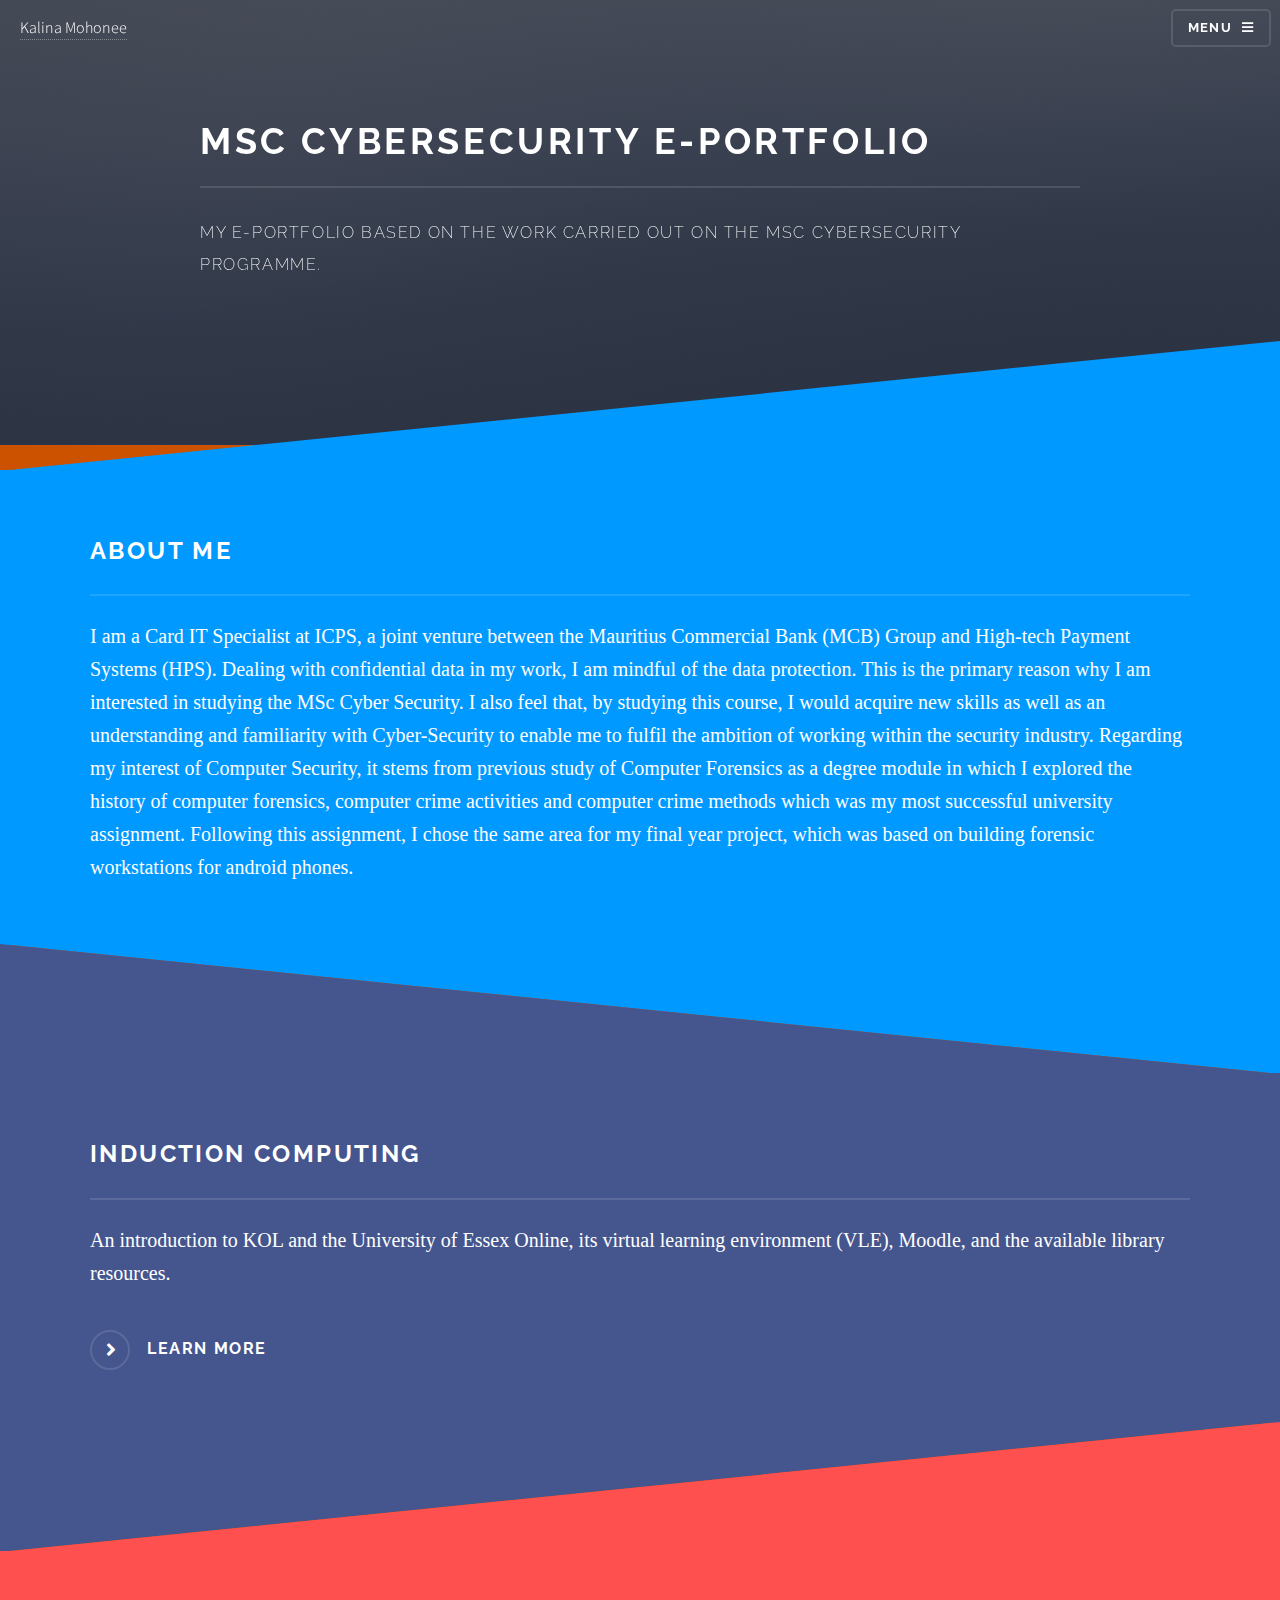
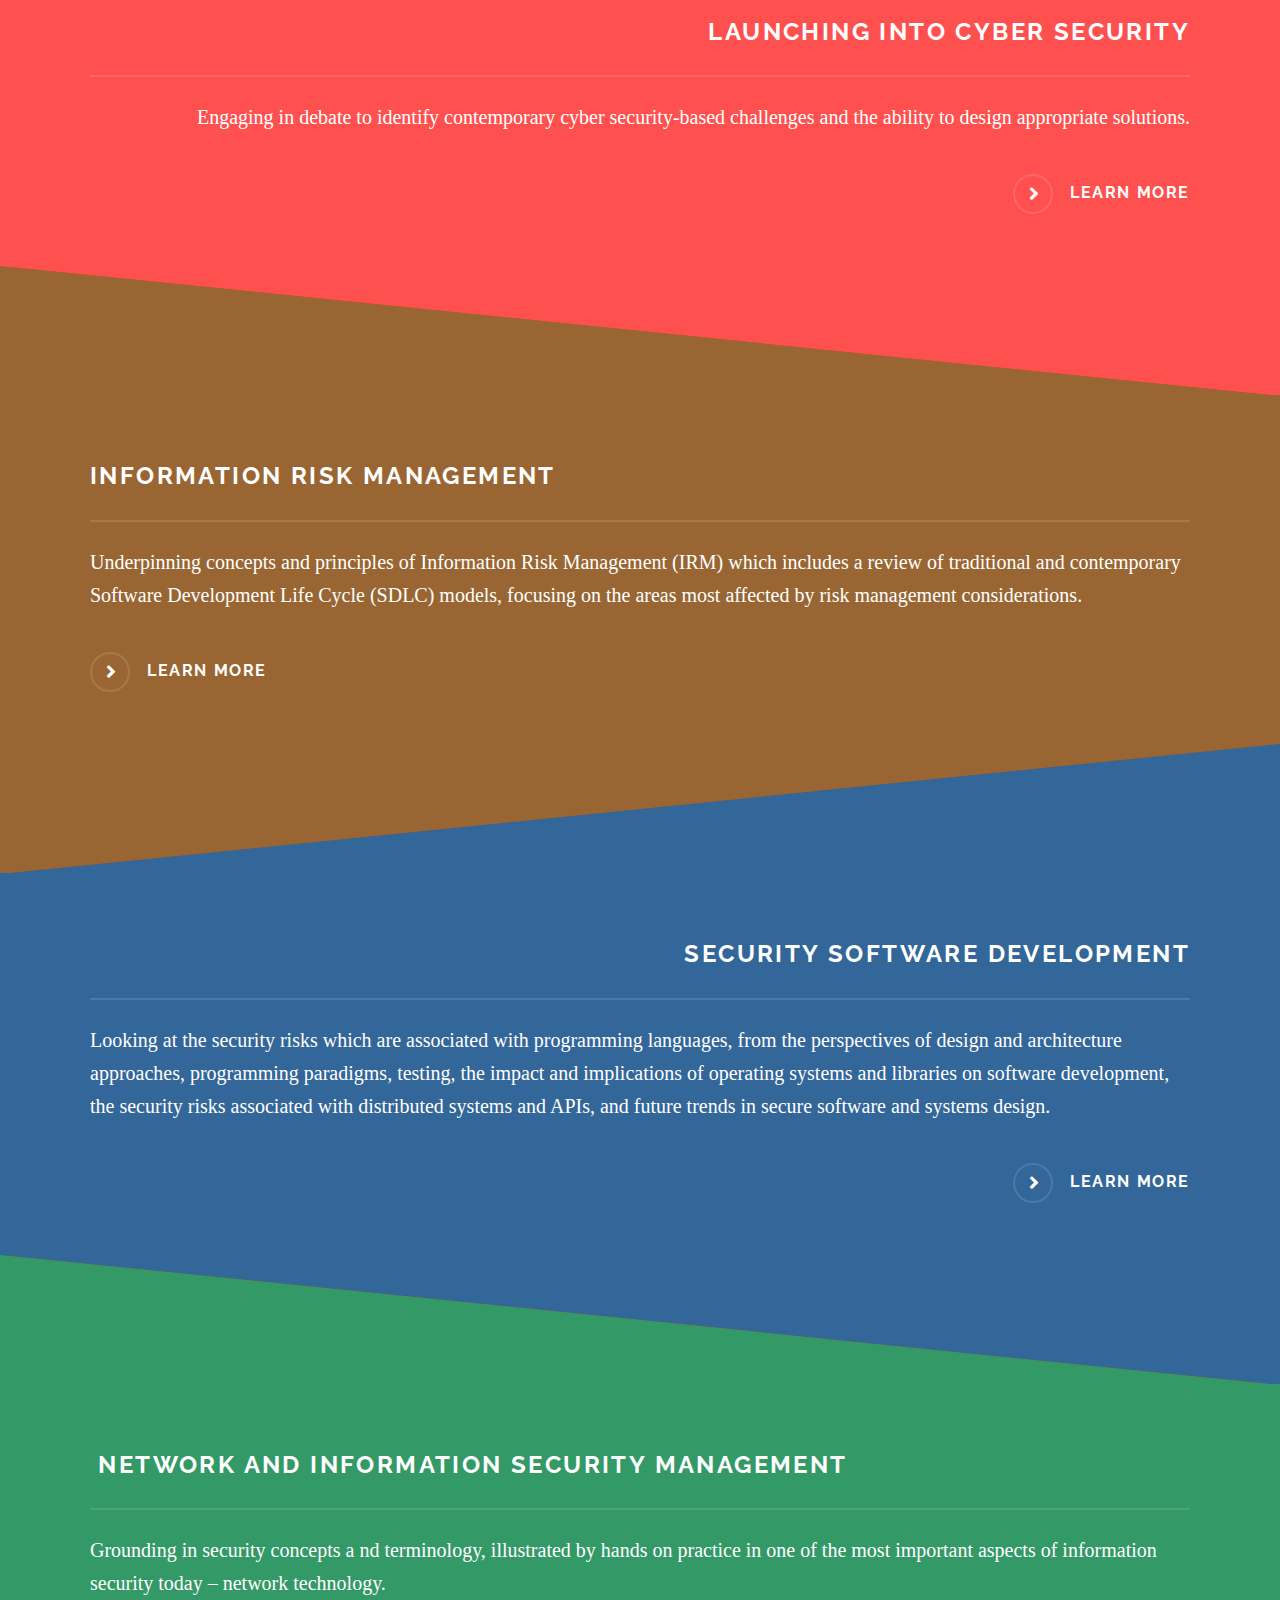
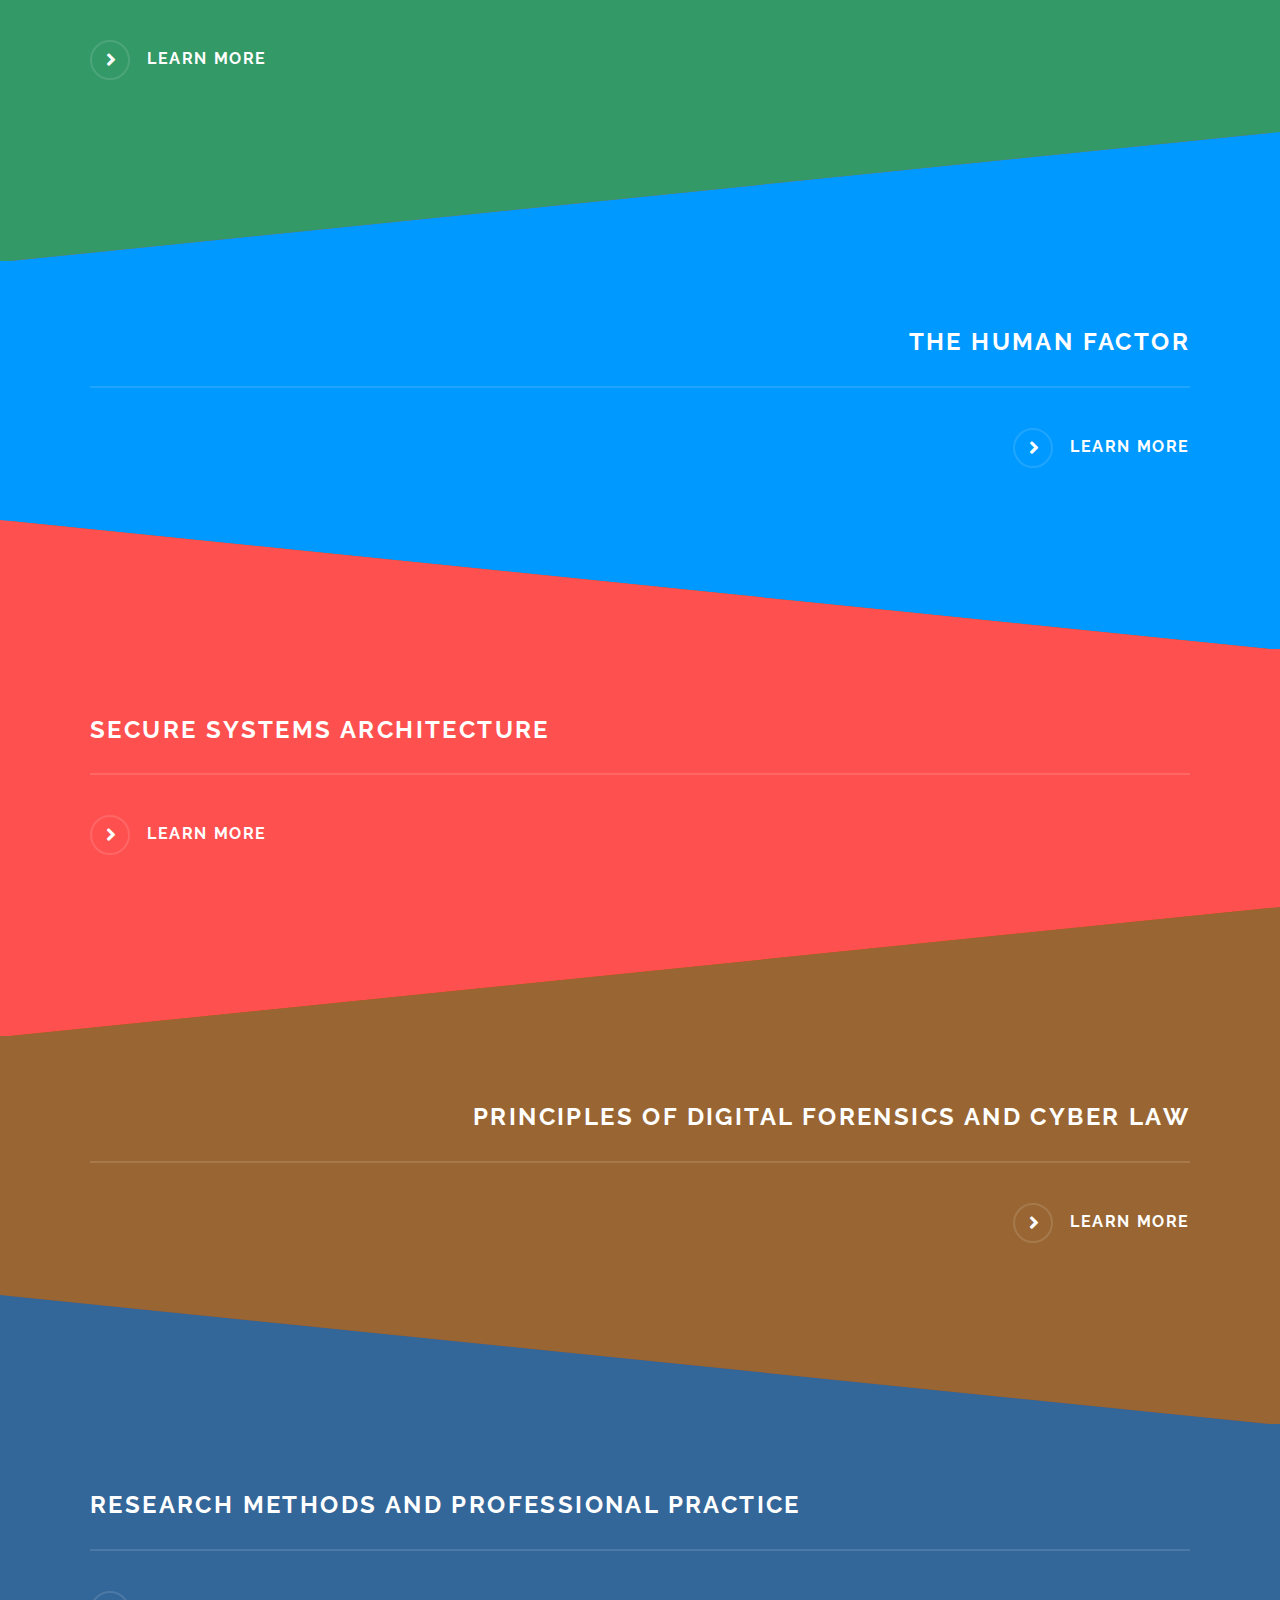
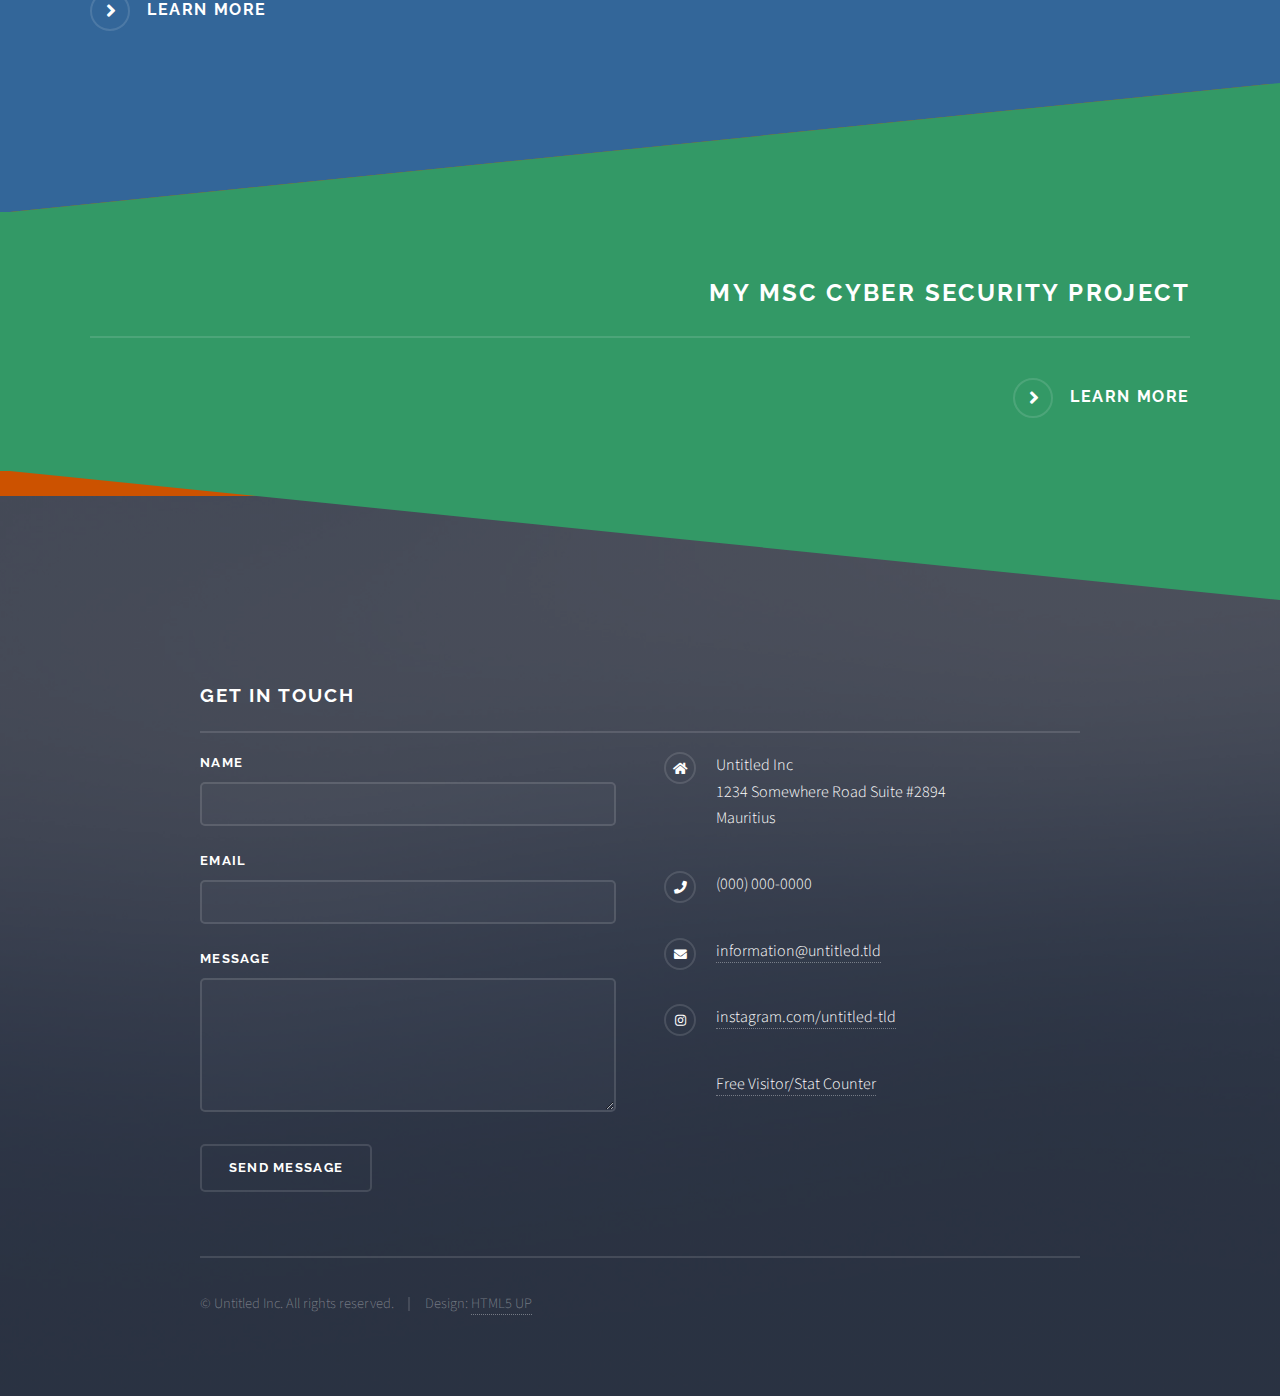
==== commit 1c40c874: "Update index.html" ====
--- a/index.html
+++ b/index.html
@@ -34,7 +34,7 @@
 							<li><a href="Module 2.html">Launching into Cyber Security</a></li>
 							<li><a href="Module 3.html">Information Risk Management</a></li>
 							<li><a href="Module 4.html">Security Software Development</a></li>
-							<li><a href="Module 5.html">Network and Information Security Management</a></li>
+							<li><a href="Module 5.html"> <img src="new.gif" alt="" width="25px"/> Network and Information Security Management</a></li>
 							<li><a href="Module 6.html">The Human Factor</a></li>
 							<li><a href="Module 7.html">Secure Systems Architecture</a></li>
 							<li><a href="Module 8.html">Principles of Digital Forensics and Cyber Law</a></li>
@@ -126,8 +126,8 @@
 								<div class="inner">
 									<!-- <a href="#" class="image"><img src="images/pic02.jpg" alt="" /></a> -->
 									<div class="content">
-										<h2 class="major">Network and Information Security Management</h2>
-										<p> Grounding in security concepts and terminology, illustrated by hands on practice in one of the most important aspects of information security today – network technology.</p>
+										<h2 class="major"> <img src="new.gif" alt="" width="50px"/> Network and Information Security Management</h2>
+										<p> Grounding in security concepts a nd terminology, illustrated by hands on practice in one of the most important aspects of information security today – network technology.</p>
 											<a href="Module 5.html" class="special">Learn more</a>  
 									</div>
 								</div>
--- a/assets/css/main.css
+++ b/assets/css/main.css
@@ -4319,6 +4319,95 @@
   }
 }
 
-
-
-
+.test-border {
+    background-color: #339966;
+}
+
+.create {
+    padding:10px 20px;
+    position: relative;
+    display: inline-block;
+}
+
+.create:before {
+    content: ' ';
+    position: absolute;
+    top: 7px;
+    left: calc(20px / 2);
+    font-size: 10px;
+    width: 10px;
+    height: calc(100% - 2 * 10px);
+    border: 4px solid black;
+    border-right-color: transparent;
+}
+
+.create:hover:before {
+    animation: close_border 2s;
+    border-right-color: black;
+    width: calc(100% - 2 * 20px + 20px / 2);
+}
+
+@keyframes close_border {
+    0% { 
+        border-right-color: transparent;
+        width: 10px;
+    }
+    50% {
+        border-right-color: transparent;
+        width: calc(100% - 2 * 20px + 20px / 2);
+    }
+    100% {
+      border-right-color: black;
+      width: calc(100% - 2 * 20px + 20px / 2);
+  }
+}
+.flex-container {
+  display: flex;
+  flex-direction: row;
+}
+
+.flex-left {
+  width: 35%;
+  height: 100vh;
+  margin: 5px;
+  padding: 5px;
+  border: 2px solid red;
+}
+
+.flex-right {
+  width: 65%;
+  margin: 5px;
+  padding: 5px;
+  border: 2px solid green;
+}
+a.link {
+  text-decoration: none;
+  color: inherit;
+  outline: none;
+  transition: background-color .25s ease-out;
+  display: inline-block;
+  padding: 0 1px;
+  border-bottom: 0.2em solid #fff;
+  display:flex;
+  width:auto;
+  
+}
+a:hover {
+	 border-bottom: 0.2em solid #ccc;
+}
+
+ a.active {
+  background-color:#000;
+  border-bottom: 0.2em solid #000;
+}
+#flex-container .content {
+  margin-top:10px;
+}
+
+div[class*="content-"] { 
+  display:none;
+}
+
+div.active { 
+  display:block;
+}
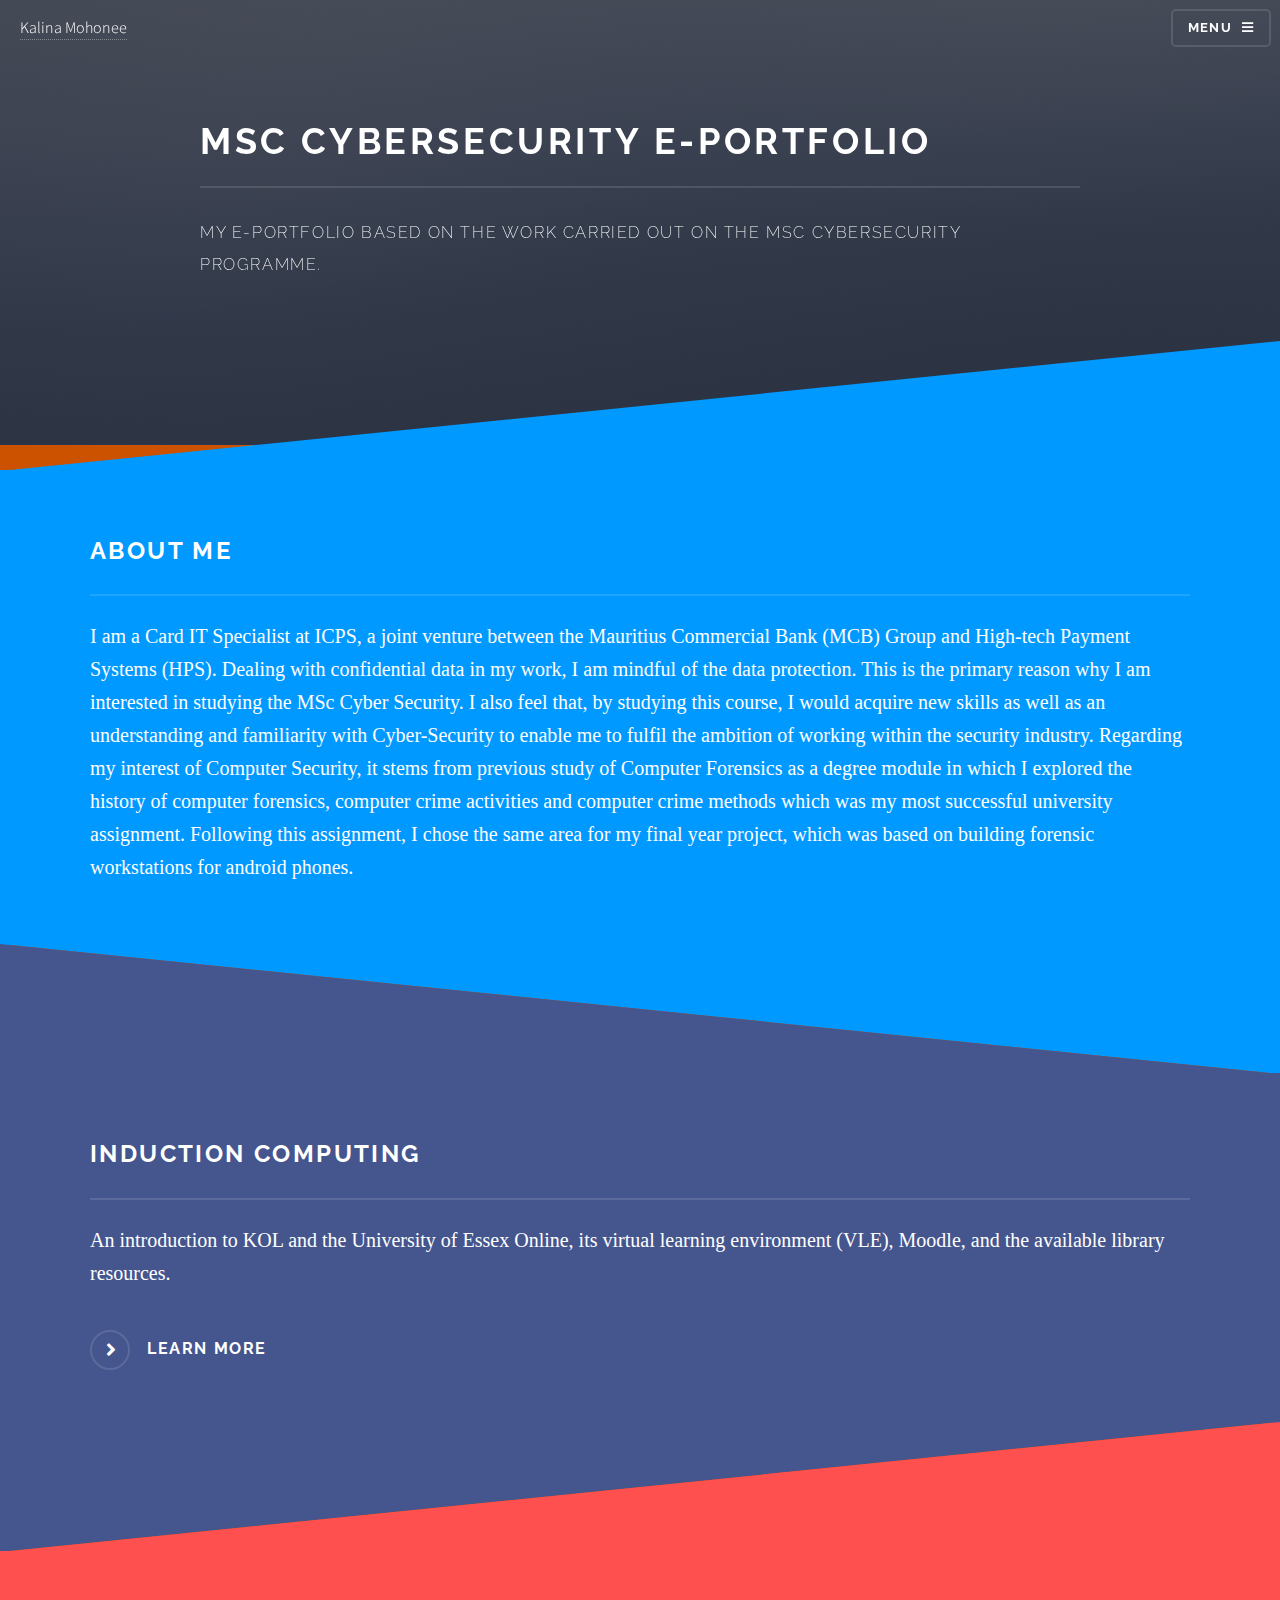
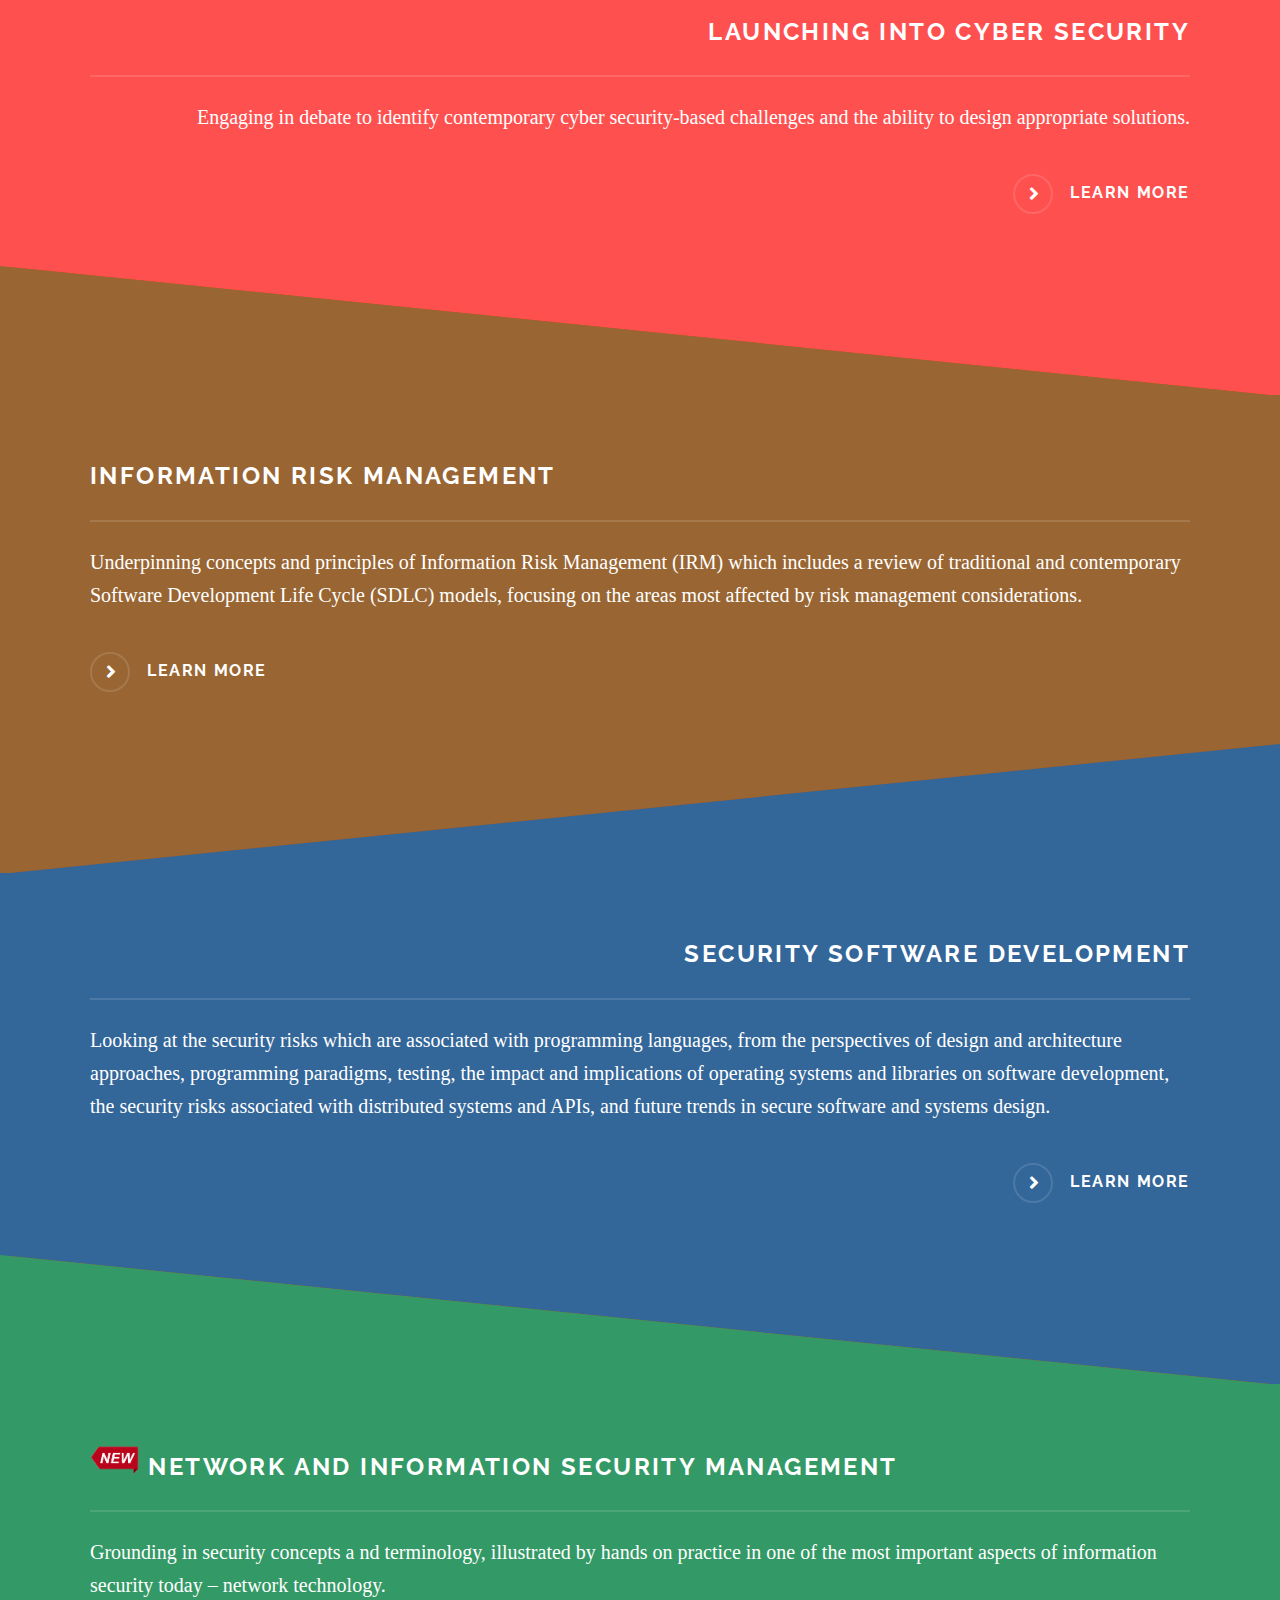
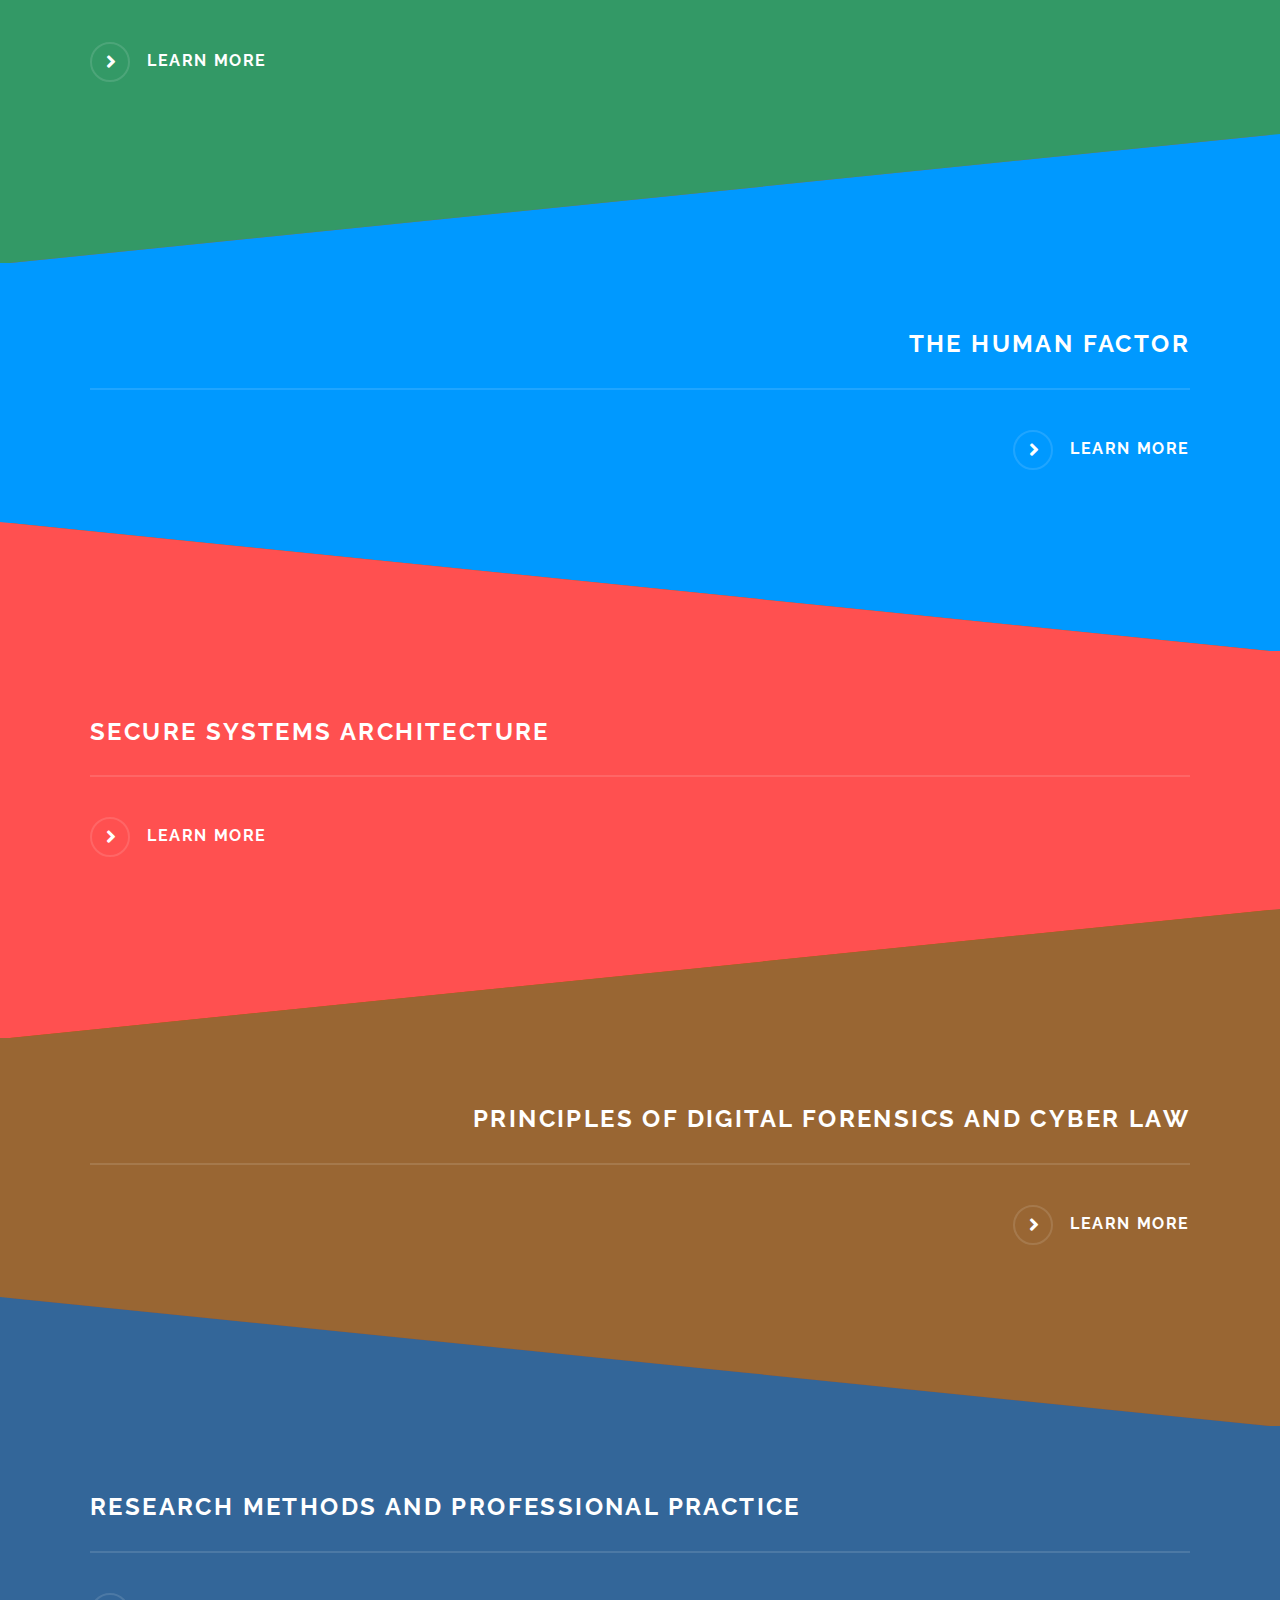
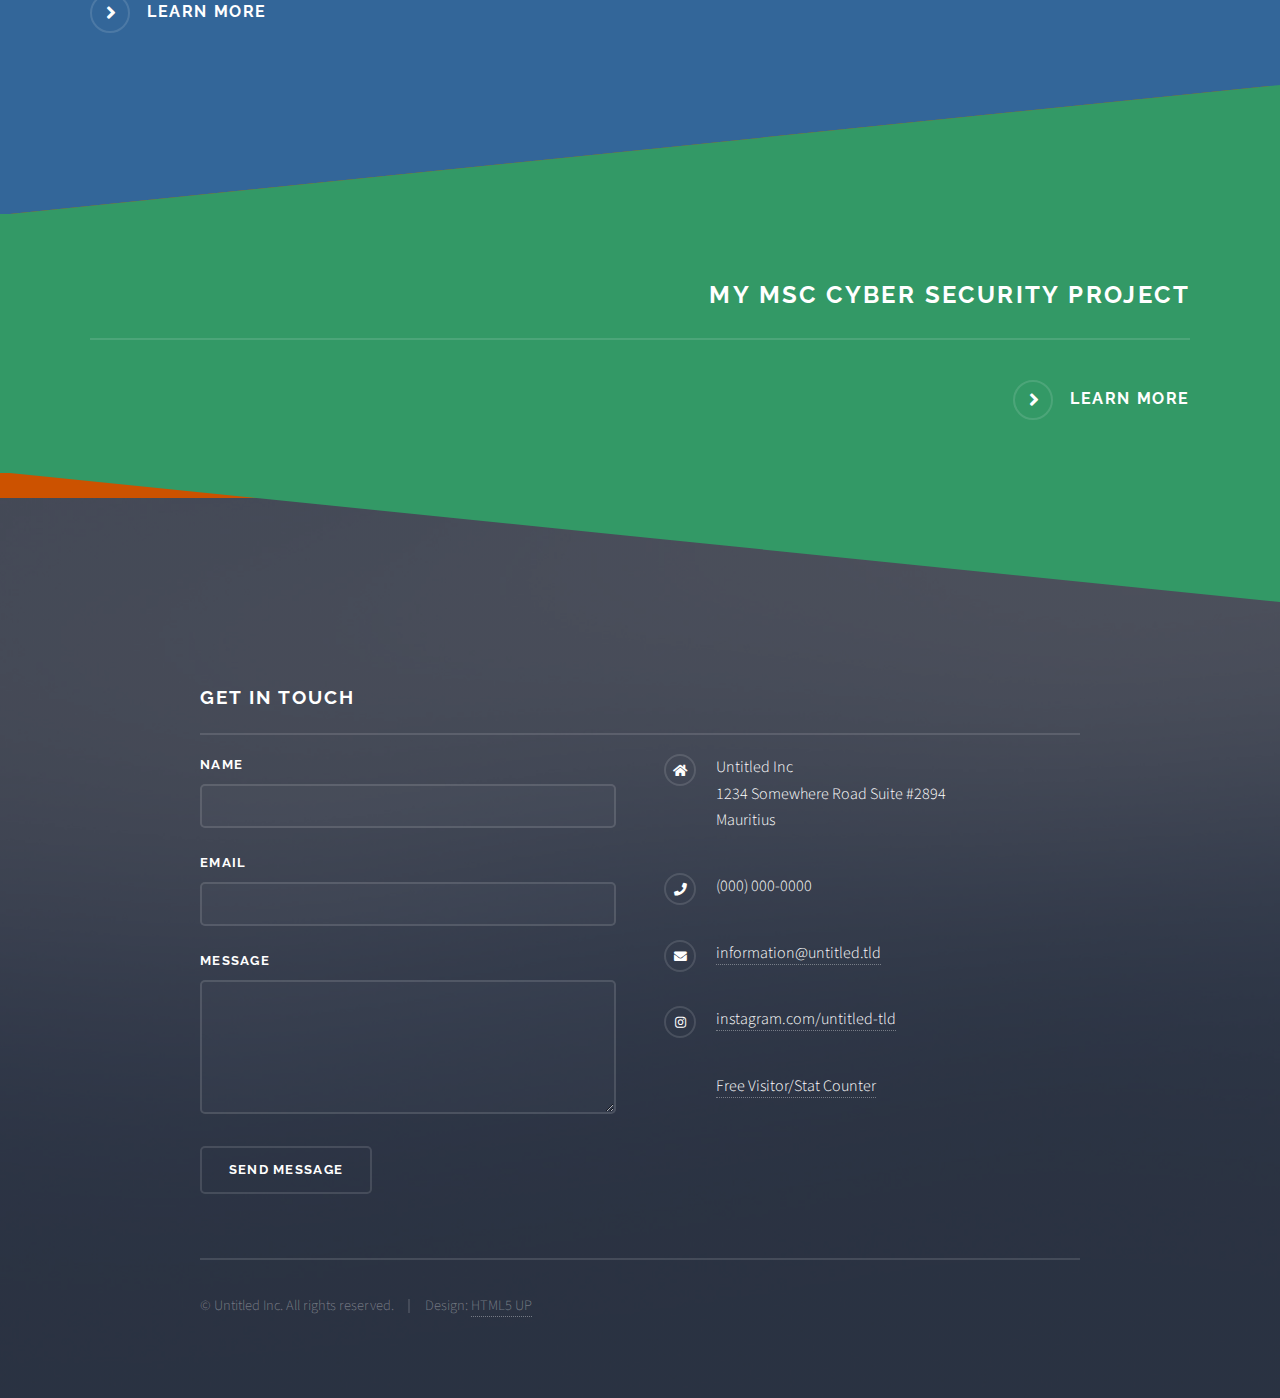
==== commit 7f60f93b: "Update index.html" ====
--- a/index.html
+++ b/index.html
@@ -7,6 +7,7 @@
 <html>
 	<head>
 		<title>Kalina Mohonee e-Portfolio</title>
+		<link rel="shortcut icon" href="logo.png" />
 		<meta charset="utf-8" />
 		<meta name="viewport" content="width=device-width, initial-scale=1, user-scalable=no" />
 		<link rel="stylesheet" href="assets/css/main.css" />
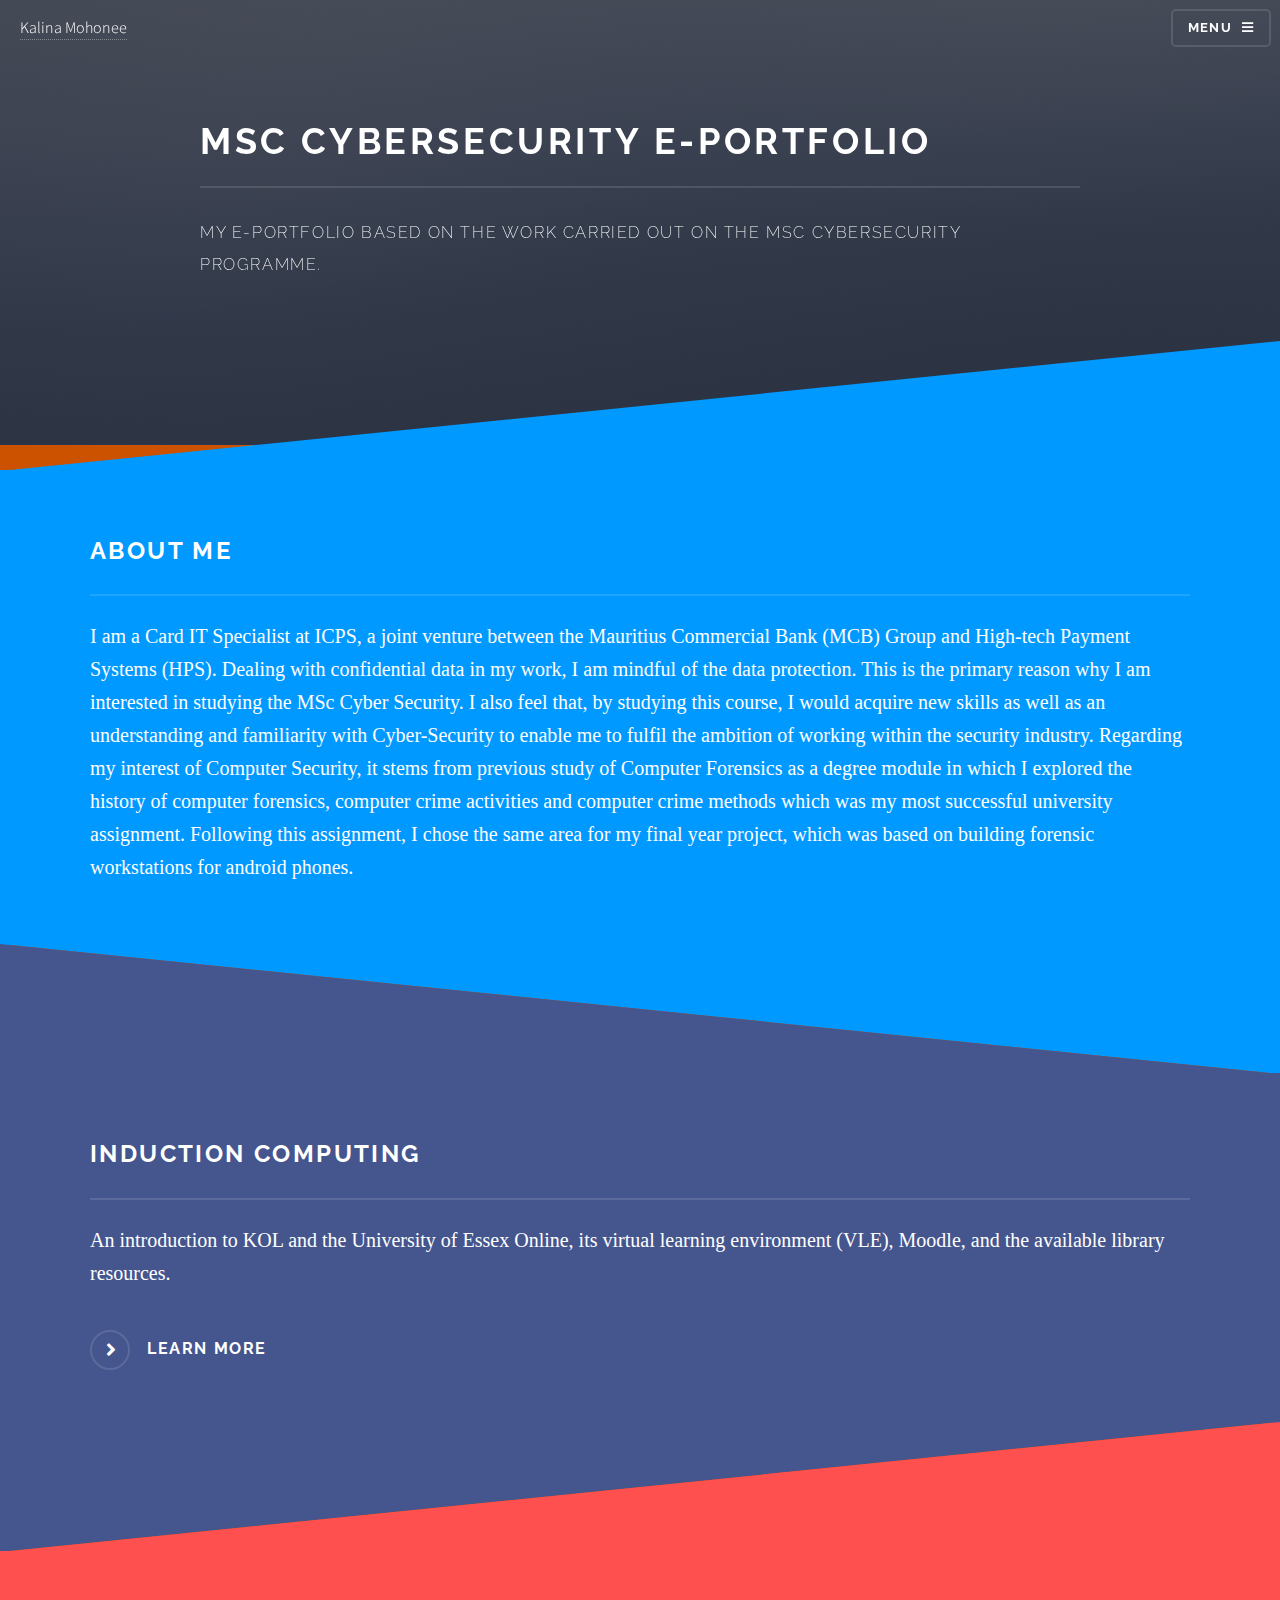
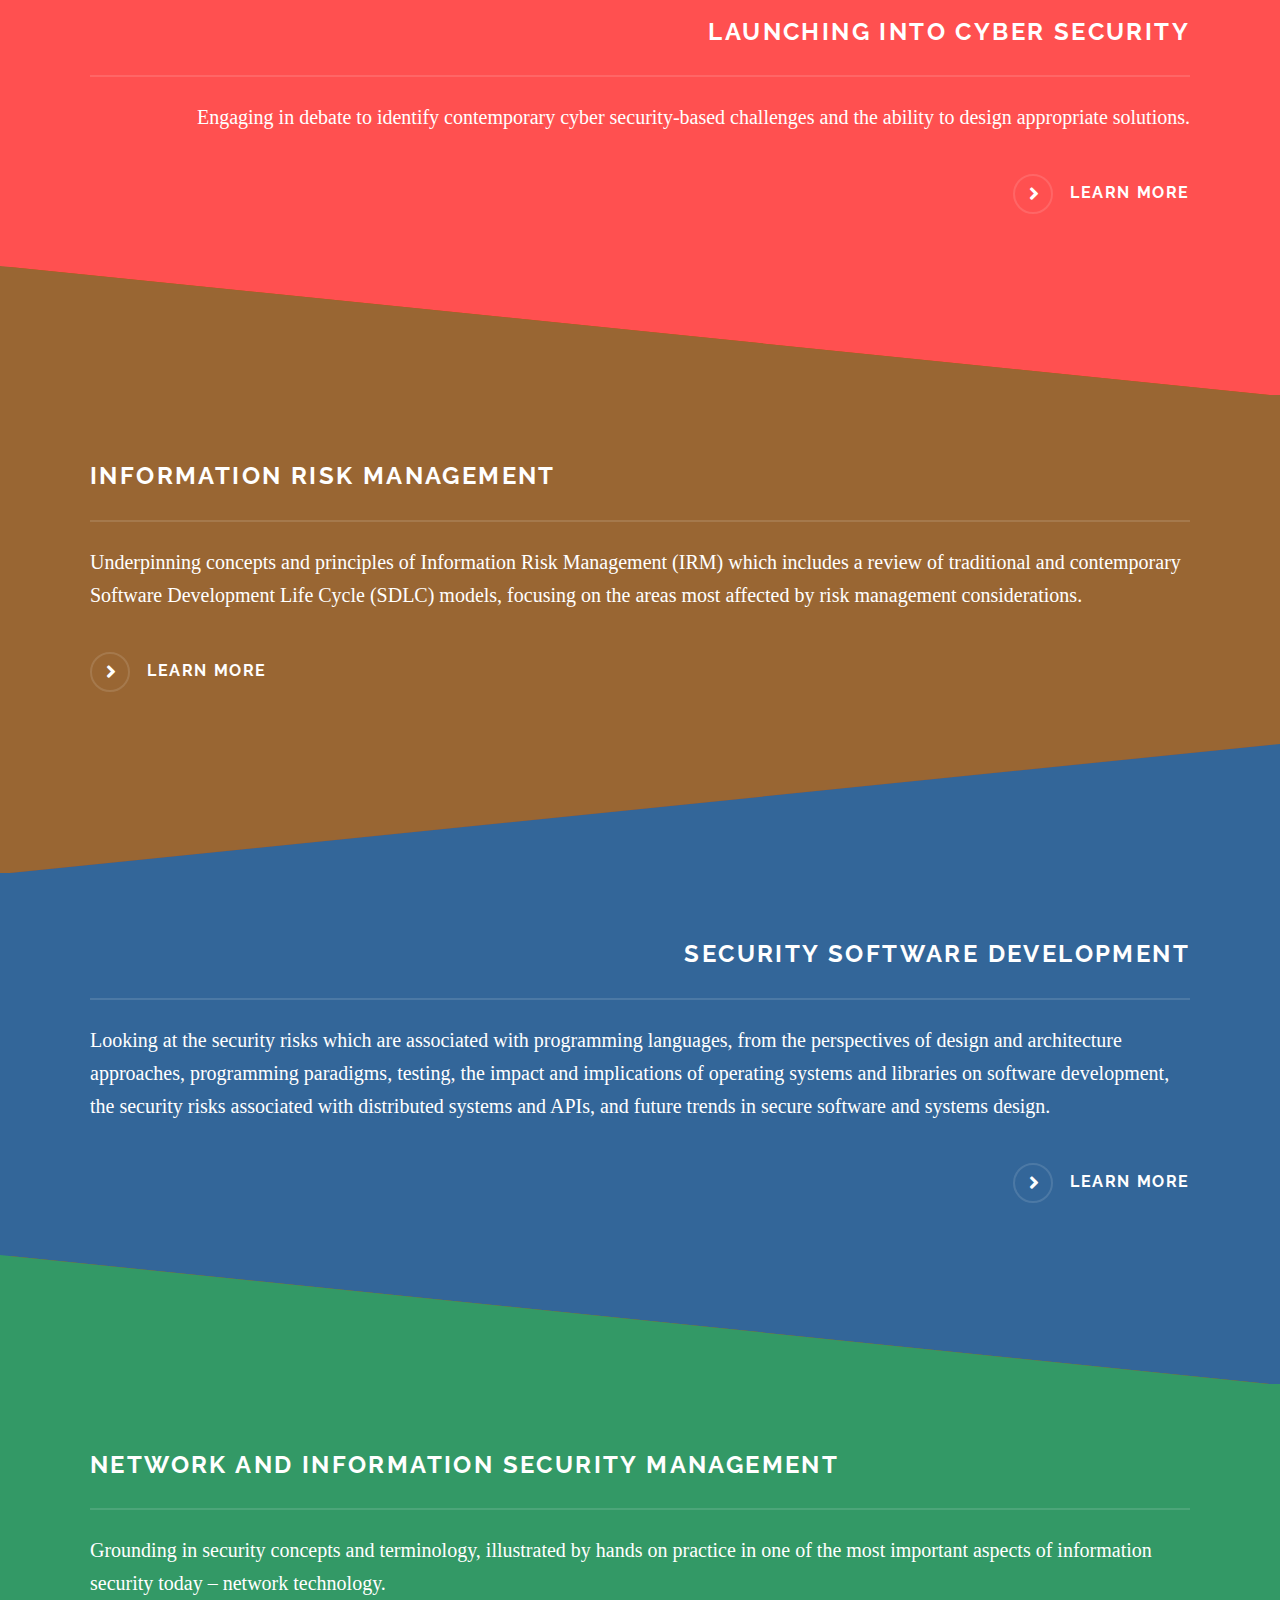
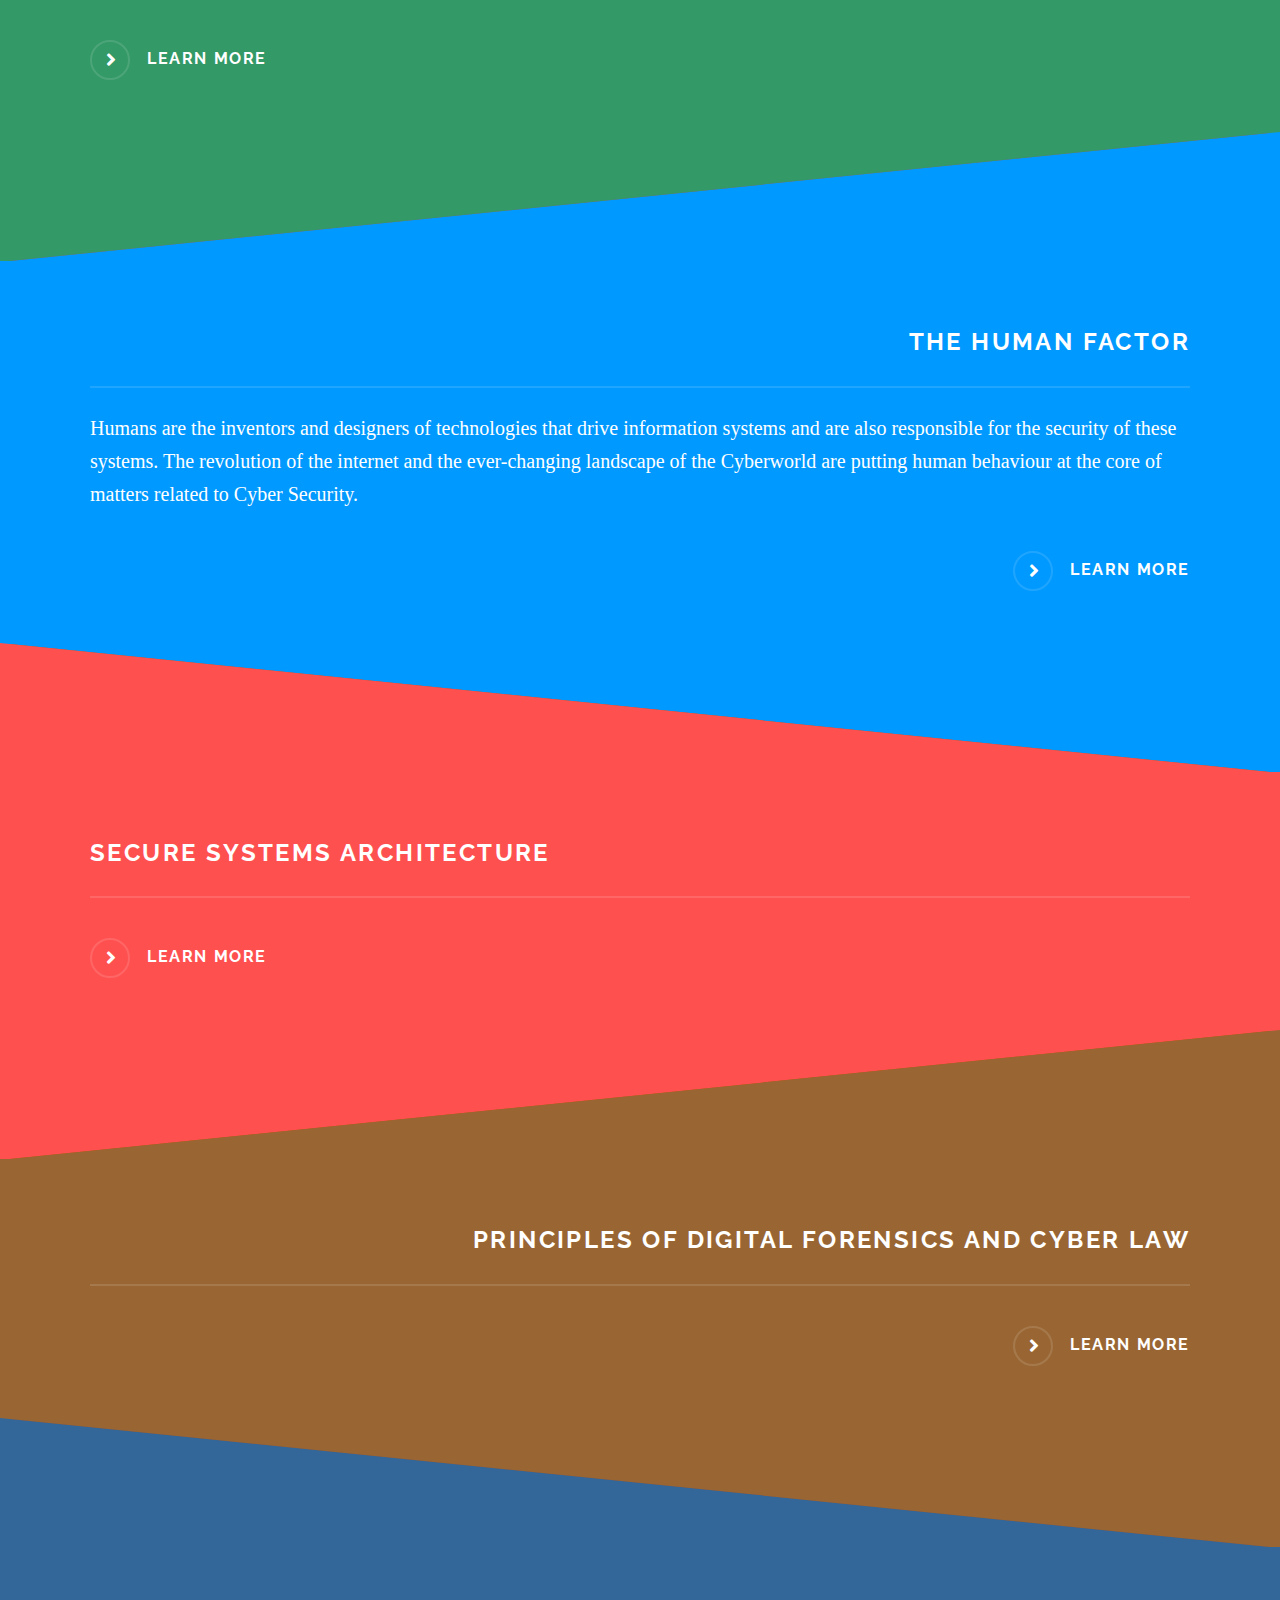
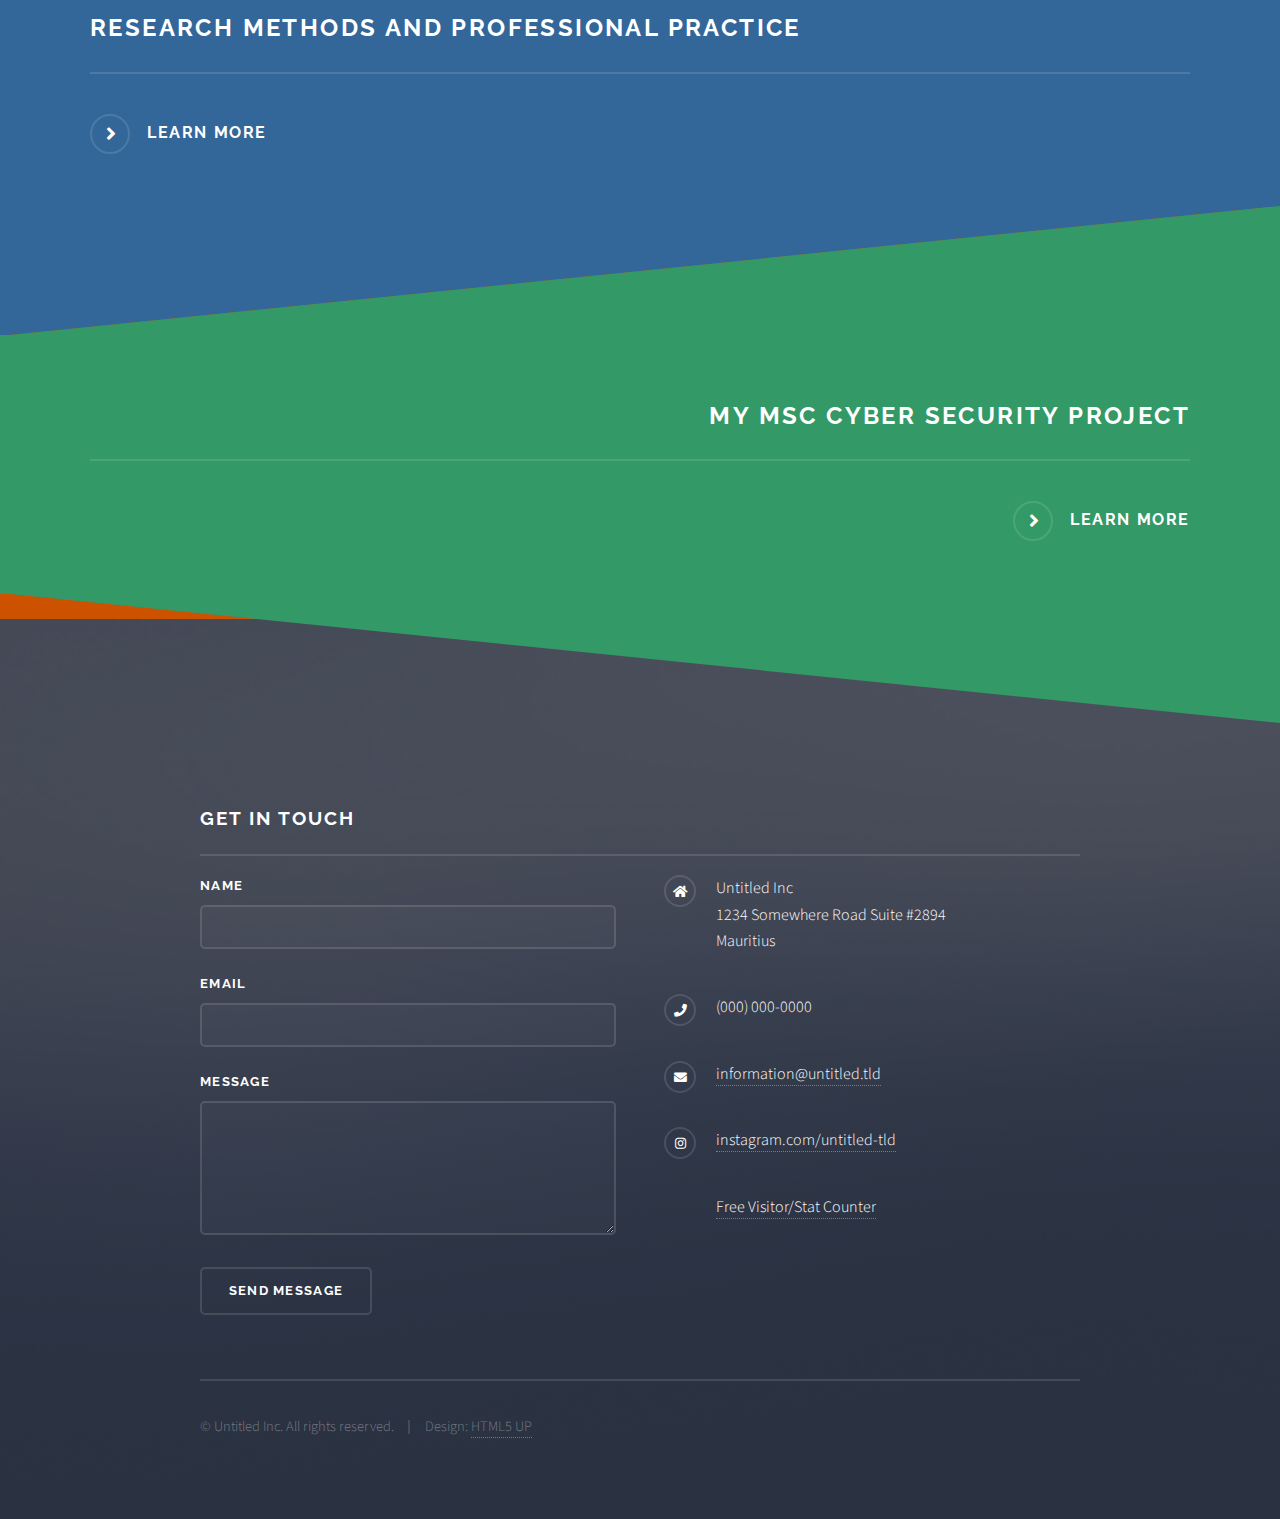
==== commit e9238a5c: "Update index.html" ====
--- a/index.html
+++ b/index.html
@@ -7,7 +7,6 @@
 <html>
 	<head>
 		<title>Kalina Mohonee e-Portfolio</title>
-		<link rel="shortcut icon" href="logo.png" />
 		<meta charset="utf-8" />
 		<meta name="viewport" content="width=device-width, initial-scale=1, user-scalable=no" />
 		<link rel="stylesheet" href="assets/css/main.css" />
@@ -35,7 +34,7 @@
 							<li><a href="Module 2.html">Launching into Cyber Security</a></li>
 							<li><a href="Module 3.html">Information Risk Management</a></li>
 							<li><a href="Module 4.html">Security Software Development</a></li>
-							<li><a href="Module 5.html"> <img src="new.gif" alt="" width="25px"/> Network and Information Security Management</a></li>
+							<li><a href="Module 5.html"> <!--<img src="new.gif" alt="" width="25px"/>--> Network and Information Security Management</a></li>
 							<li><a href="Module 6.html">The Human Factor</a></li>
 							<li><a href="Module 7.html">Secure Systems Architecture</a></li>
 							<li><a href="Module 8.html">Principles of Digital Forensics and Cyber Law</a></li>
@@ -127,8 +126,8 @@
 								<div class="inner">
 									<!-- <a href="#" class="image"><img src="images/pic02.jpg" alt="" /></a> -->
 									<div class="content">
-										<h2 class="major"> <img src="new.gif" alt="" width="50px"/> Network and Information Security Management</h2>
-										<p> Grounding in security concepts a nd terminology, illustrated by hands on practice in one of the most important aspects of information security today – network technology.</p>
+										<h2 class="major"><!--<img src="new.gif" alt="" width="50px"/>--> Network and Information Security Management</h2>
+										<p> Grounding in security concepts and terminology, illustrated by hands on practice in one of the most important aspects of information security today – network technology.</p>
 											<a href="Module 5.html" class="special">Learn more</a>  
 									</div>
 								</div>
@@ -140,8 +139,8 @@
 									<!-- <a href="#" class="image"><img src="images/pic02.jpg" alt="" /></a> -->
 									<div class="content">
 										<h2 class="major">The Human Factor</h2>
-										<p></p>
-											<a href="#" class="special">Learn more</a>  
+										<p align="left">Humans are the inventors and designers of technologies that drive information systems and are also responsible for the security of these systems. The revolution of the internet and the ever-changing landscape of the Cyberworld are putting human behaviour at the core of matters related to Cyber Security.</p>
+											<a href="Module 6.html" class="special">Learn more</a>  
 									</div>
 								</div>
 							</section>
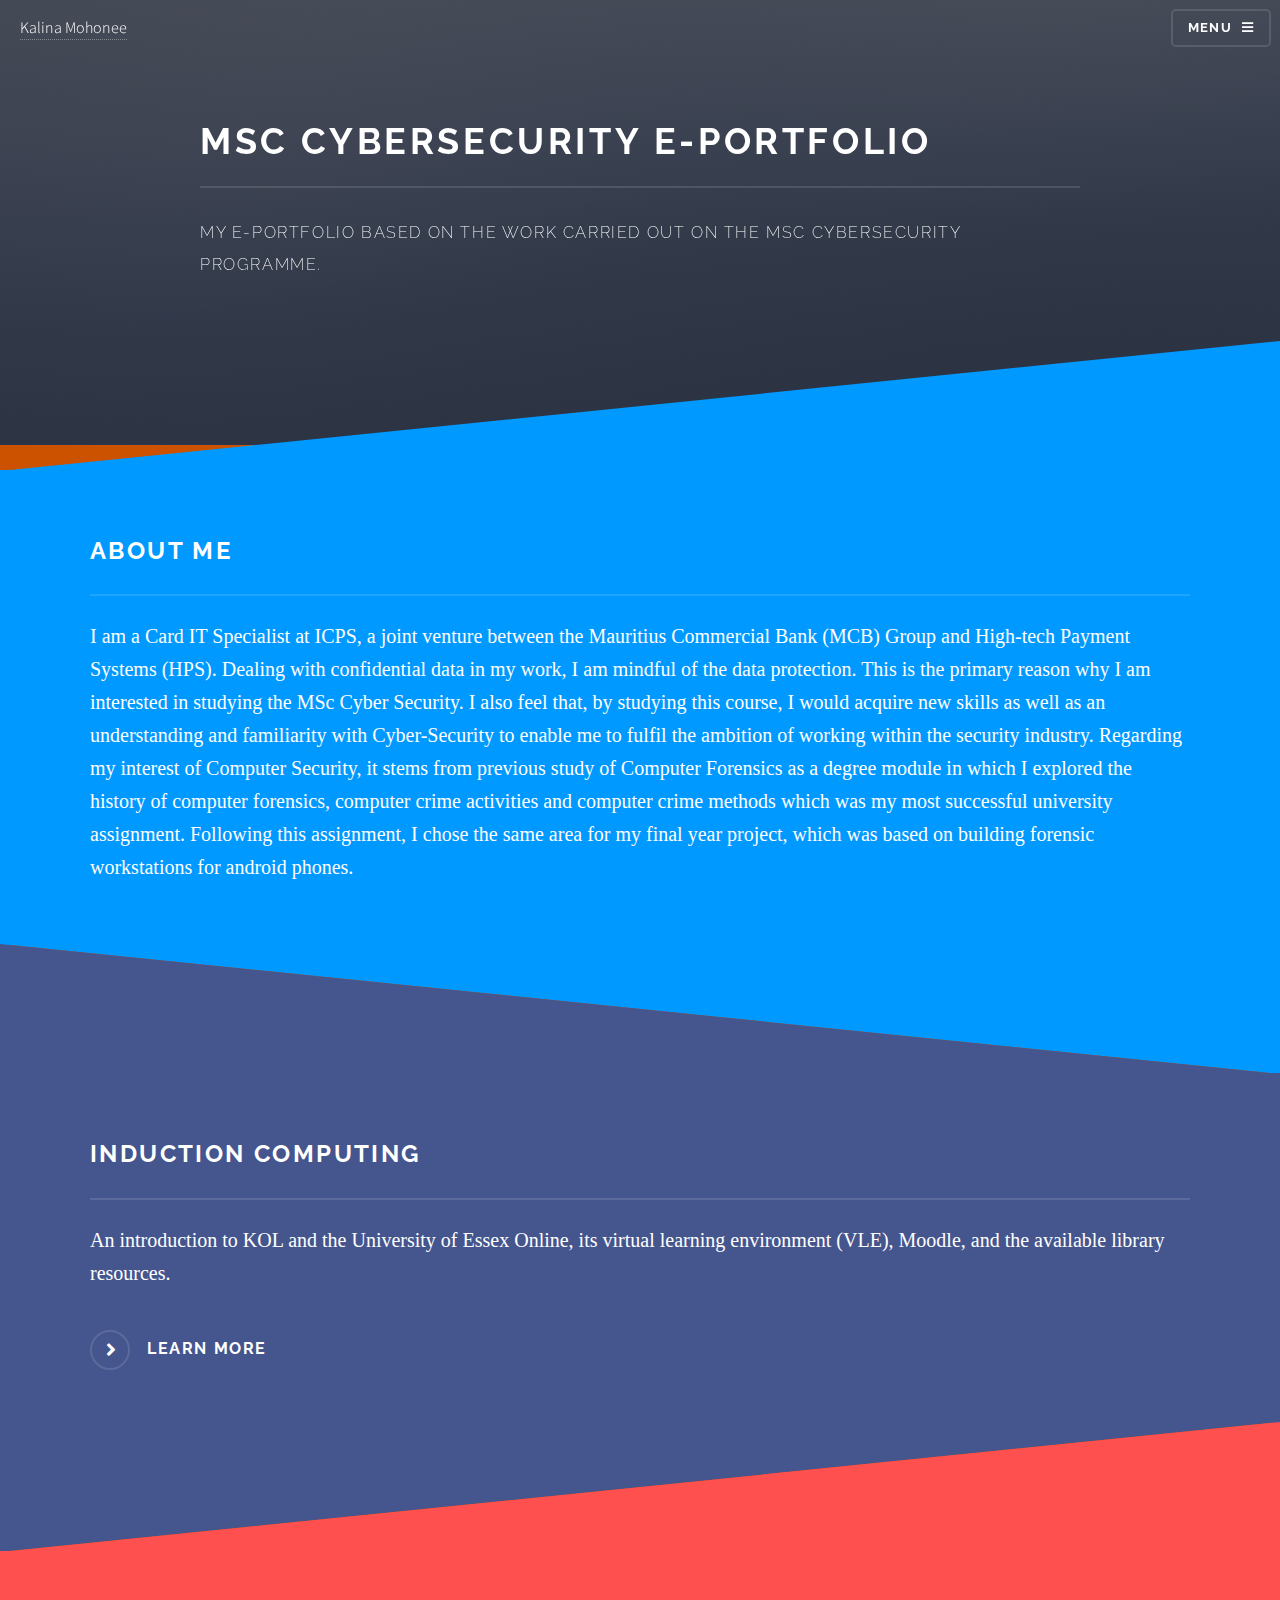
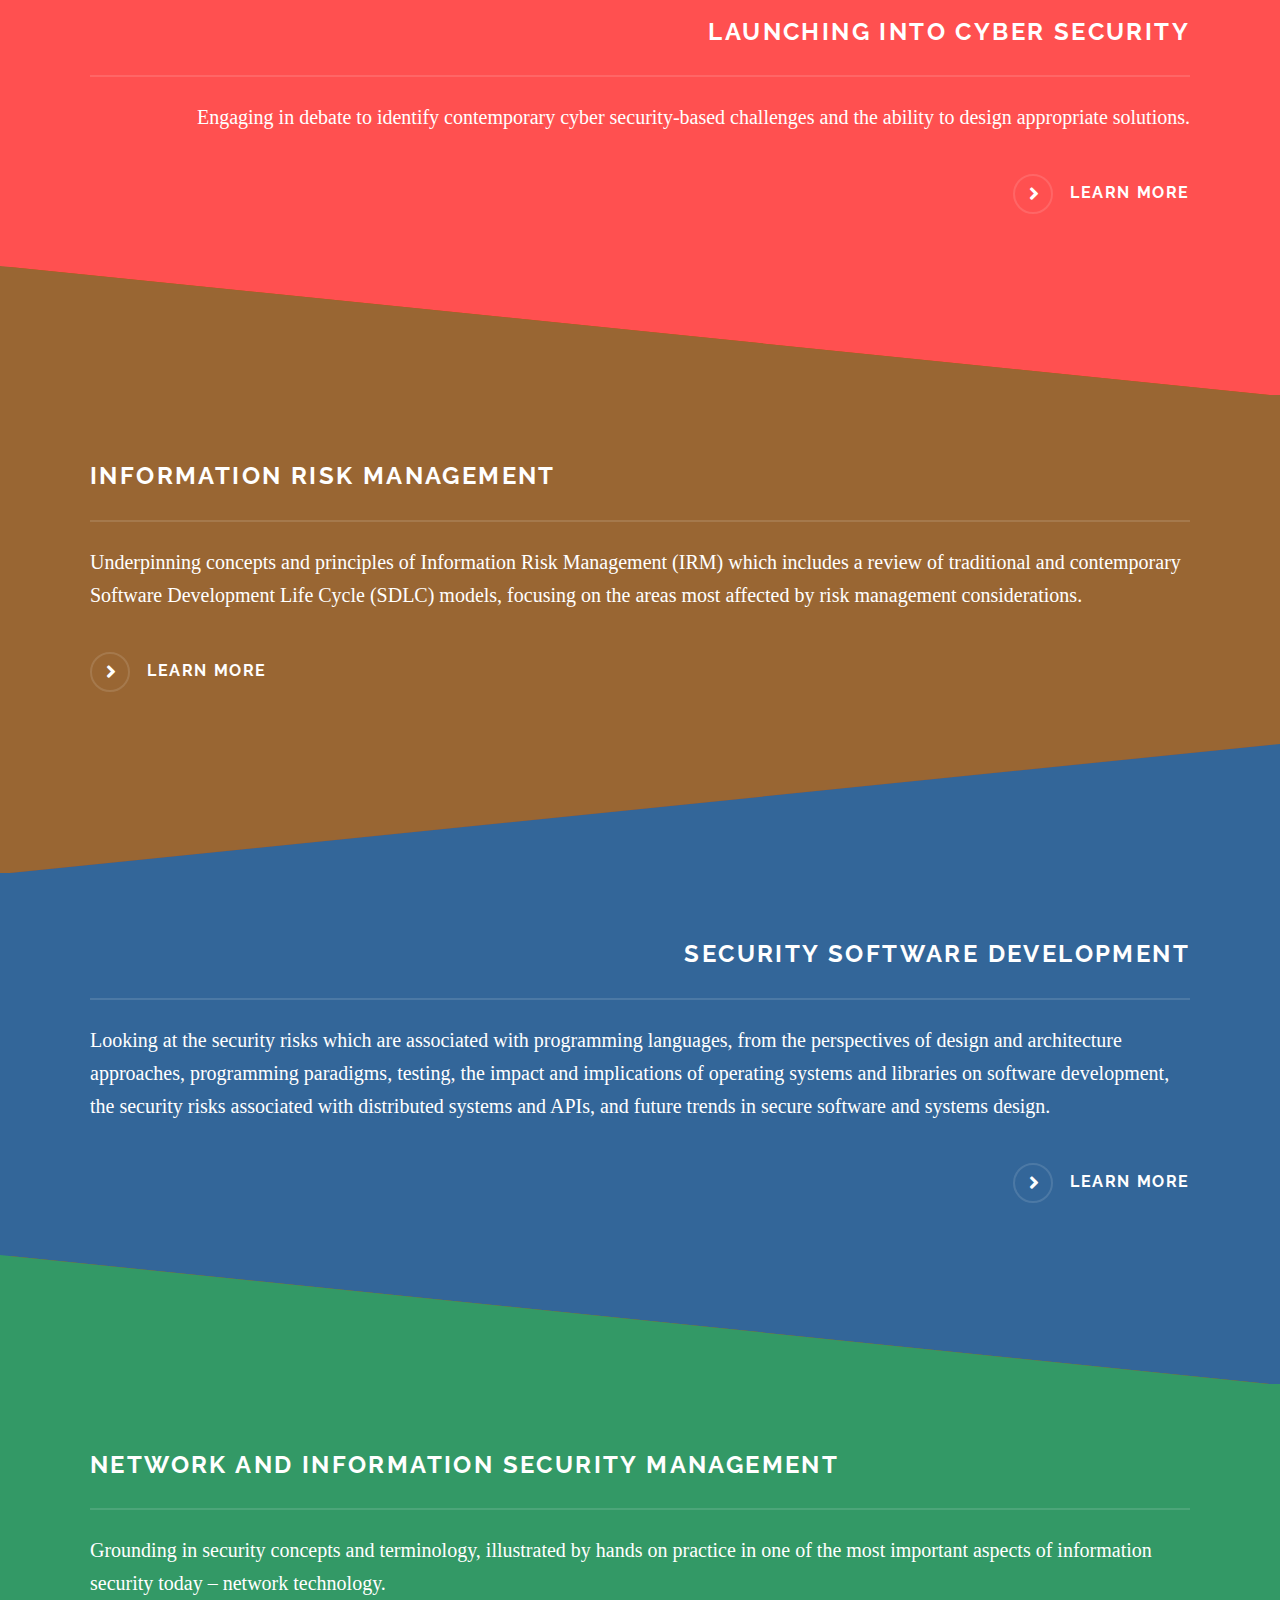
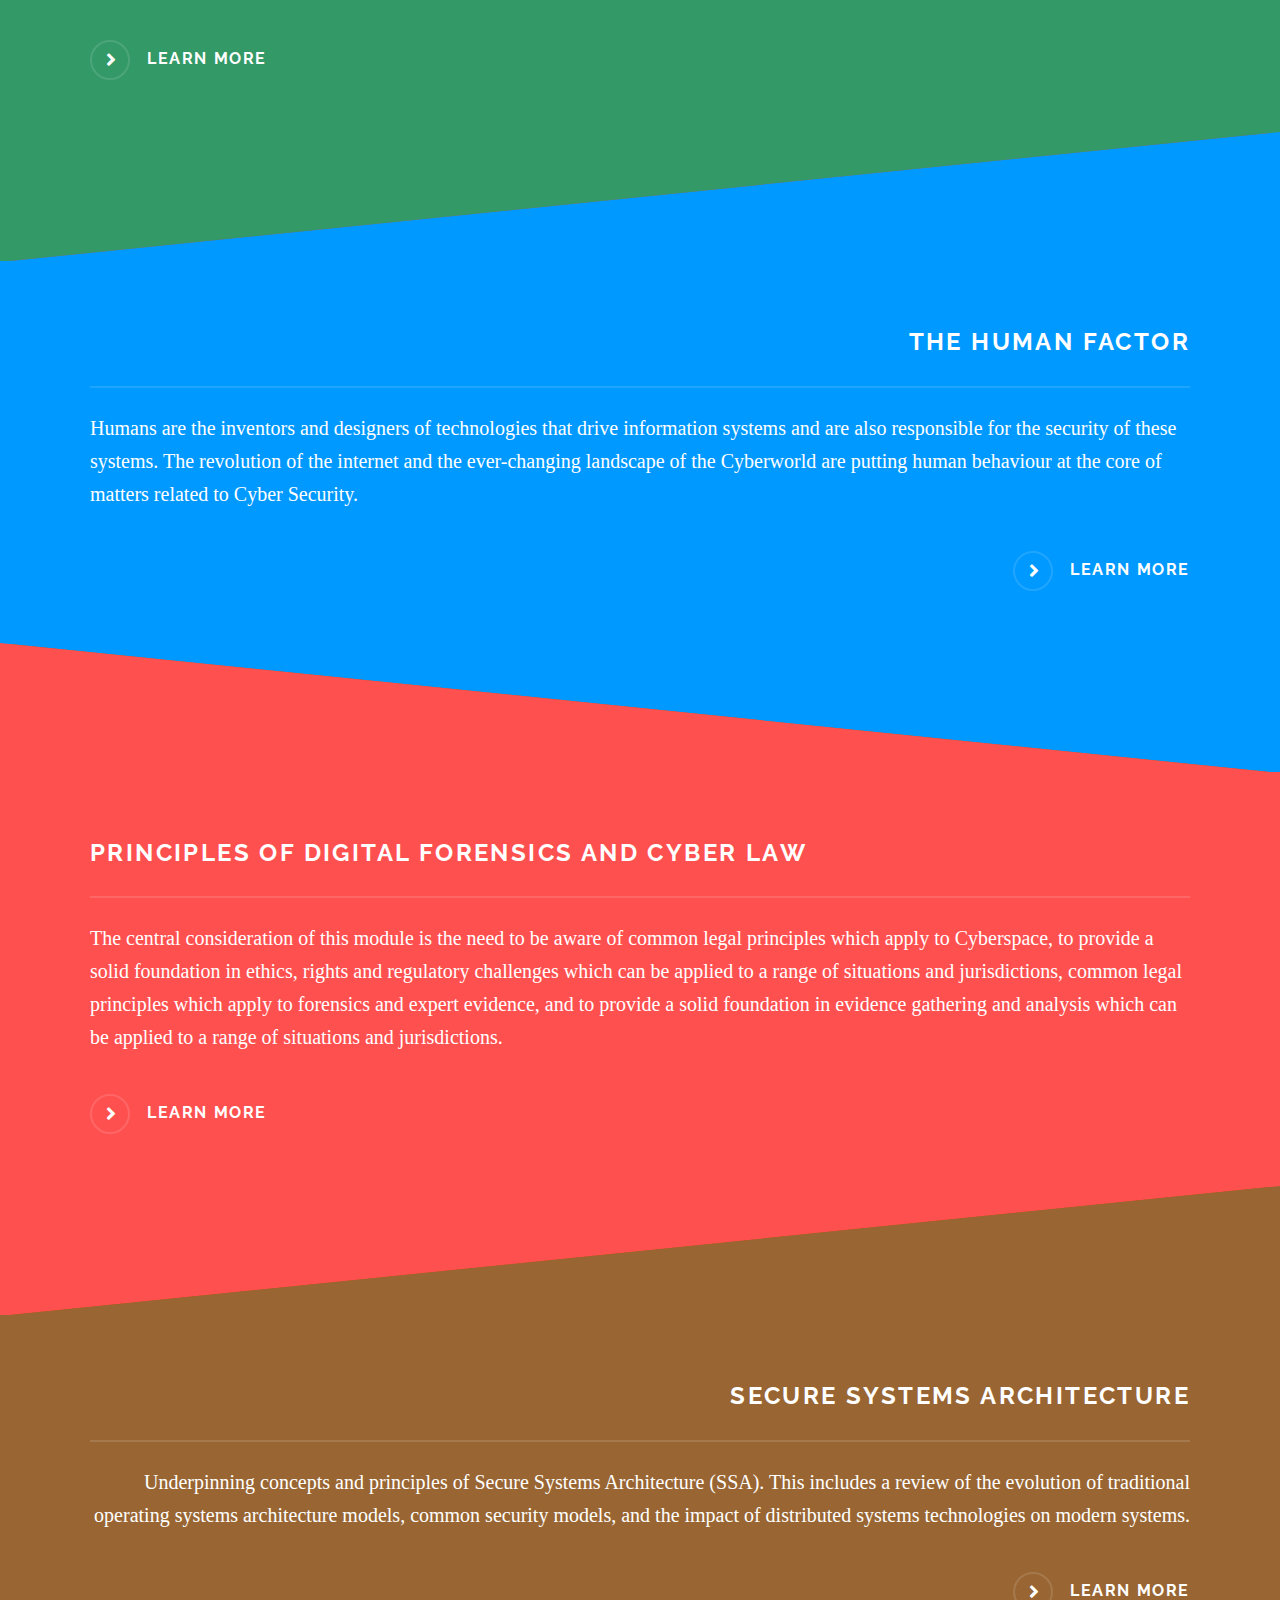
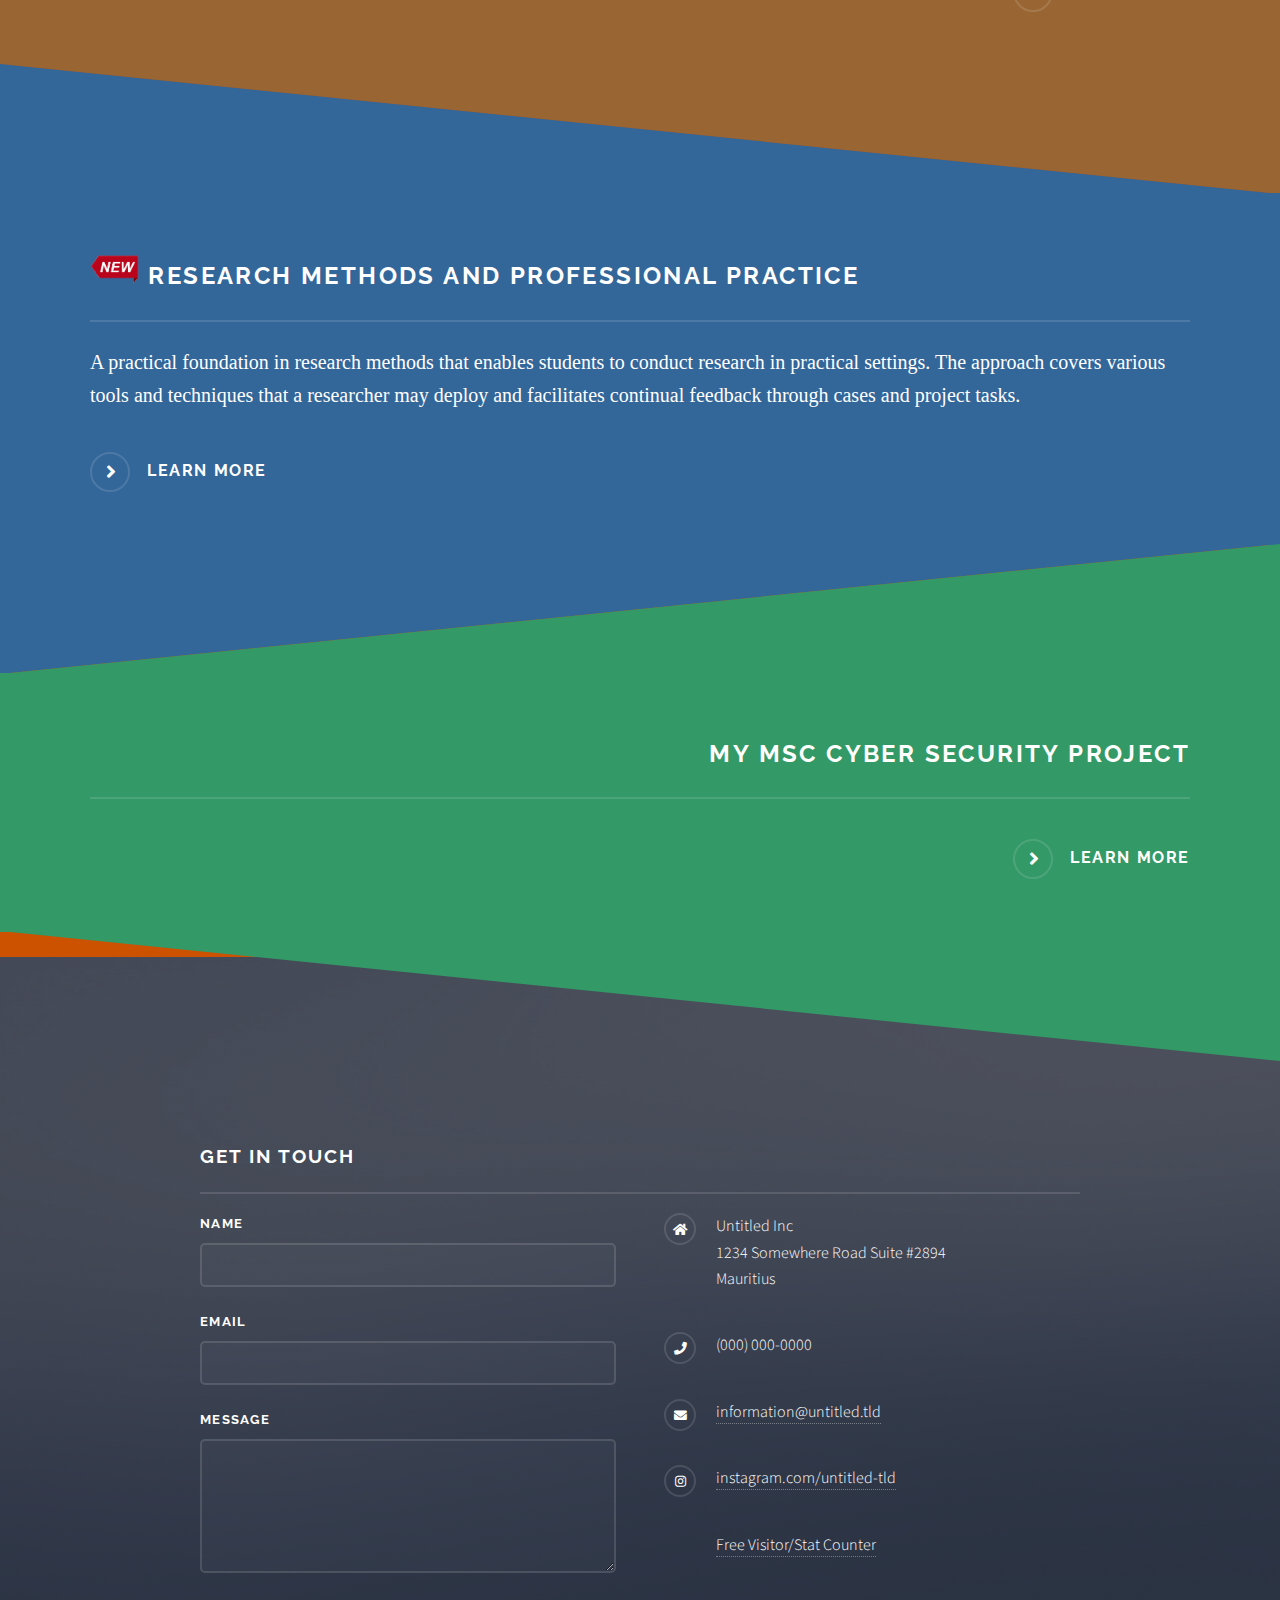
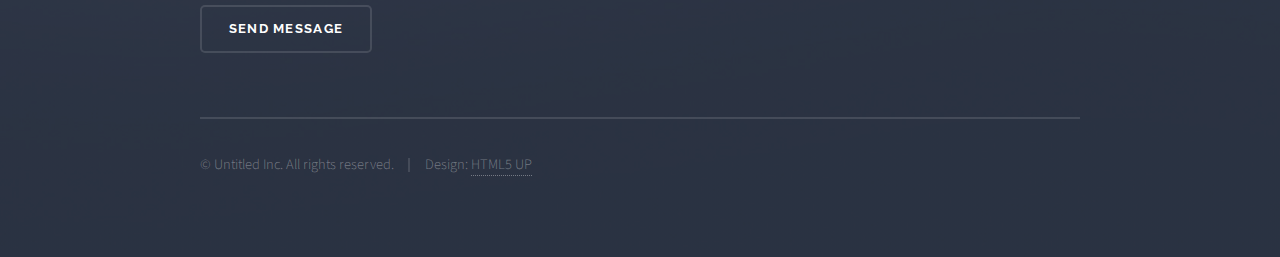
==== commit f0f6d2e1: "Update index.html" ====
--- a/index.html
+++ b/index.html
@@ -36,9 +36,9 @@
 							<li><a href="Module 4.html">Security Software Development</a></li>
 							<li><a href="Module 5.html"> <!--<img src="new.gif" alt="" width="25px"/>--> Network and Information Security Management</a></li>
 							<li><a href="Module 6.html">The Human Factor</a></li>
-							<li><a href="Module 7.html">Secure Systems Architecture</a></li>
-							<li><a href="Module 8.html">Principles of Digital Forensics and Cyber Law</a></li>
-							<li><a href="Module 9.html">Research Methods and Professional Practice</a></li>
+							<li><a href="Module 7.html">Principles of Digital Forensics and Cyber Law</a></li>
+							<li><a href="Module 8.html">Secure Systems Architecture</a></li>
+							<li><a href="Module 9.html"><img src="new.gif" alt="" width="50px"/>Research Methods and Professional Practice</a></li>
 							<li><a href="Project.html">My MSc Cyber Security Project</a></li>
 						</ul>
 						</nav>
@@ -150,9 +150,9 @@
 								<div class="inner">
 									<!-- <a href="#" class="image"><img src="images/pic02.jpg" alt="" /></a> -->
 									<div class="content">
-										<h2 class="major">Secure Systems Architecture</h2>
-										<p></p>
-											<a href="#" class="special">Learn more</a>  
+										<h2 class="major">Principles of Digital Forensics and Cyber Law</h2>
+										<p>The central consideration of this module is the need to be aware of common legal principles which apply to Cyberspace, to provide a solid foundation in ethics, rights and regulatory challenges which can be applied to a range of situations and jurisdictions, common legal principles which apply to forensics and expert evidence, and to provide a solid foundation in evidence gathering and analysis which can be applied to a range of situations and jurisdictions.</p>
+											<a href="Module 7.html" class="special">Learn more</a>  
 									</div>
 								</div>
 							</section>
@@ -162,9 +162,9 @@
 								<div class="inner">
 									<!-- <a href="#" class="image"><img src="images/pic02.jpg" alt="" /></a> -->
 									<div class="content">
-										<h2 class="major">Principles of Digital Forensics and Cyber Law</h2>
-										<p></p>
-											<a href="#" class="special">Learn more</a>  
+										<h2 class="major">Secure Systems Architecture</h2>
+										<p> Underpinning concepts and principles of Secure Systems Architecture (SSA). This includes a review of the evolution of traditional operating systems architecture models, common security models, and the impact of distributed systems technologies on modern systems.</p>
+											<a href="Module 8.html" class="special">Learn more</a>  
 									</div>
 								</div>
 							</section>	
@@ -174,9 +174,9 @@
 								<div class="inner">
 									<!-- <a href="#" class="image"><img src="images/pic02.jpg" alt="" /></a> -->
 									<div class="content">
-										<h2 class="major">Research Methods and Professional Practice</h2>
-										<p></p>
-											<a href="#" class="special">Learn more</a>  
+										<h2 class="major"><img src="new.gif" alt="" width="50px"/> Research Methods and Professional Practice</h2>
+										<p>A practical foundation in research methods that enables students to conduct research in practical settings. The approach covers various tools and techniques that a researcher may deploy and facilitates continual feedback through cases and project tasks.</p>
+											<a href="Module 9.html" class="special">Learn more</a>  
 									</div>
 								</div>
 							</section>			
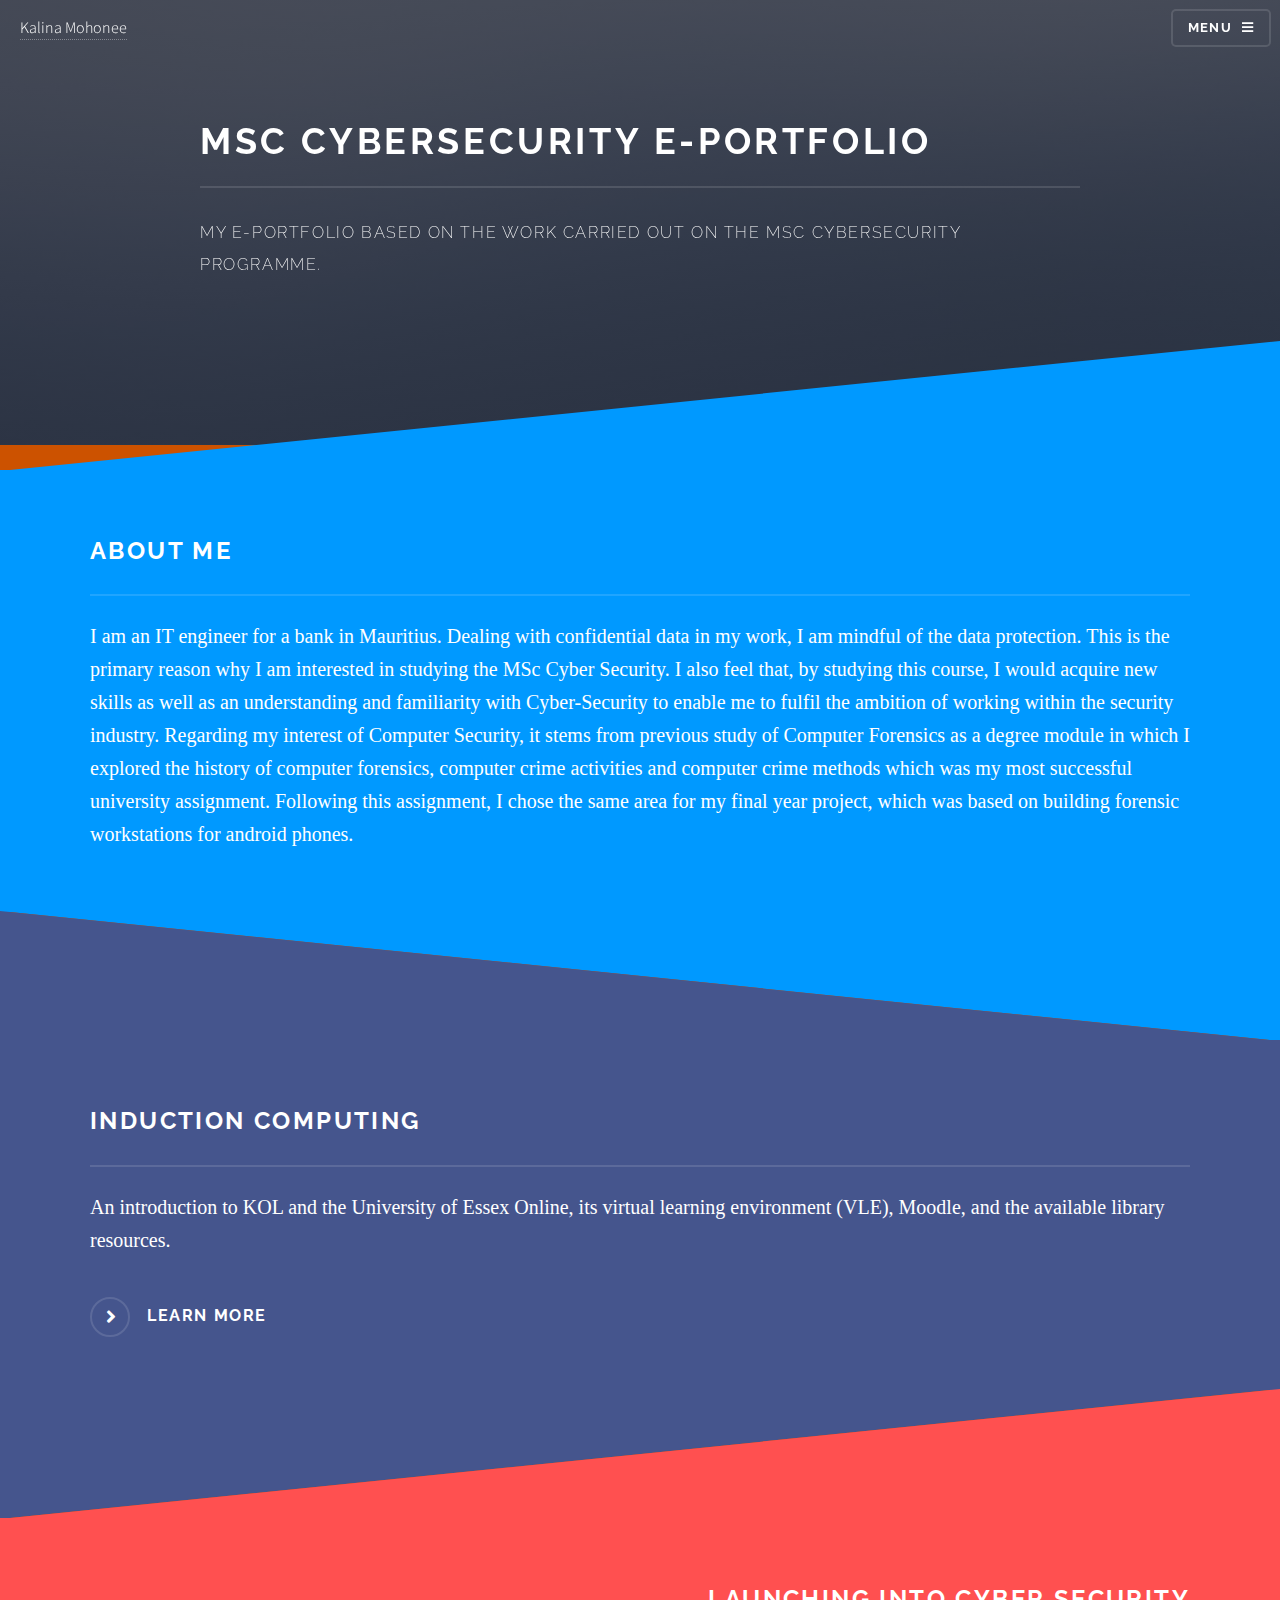
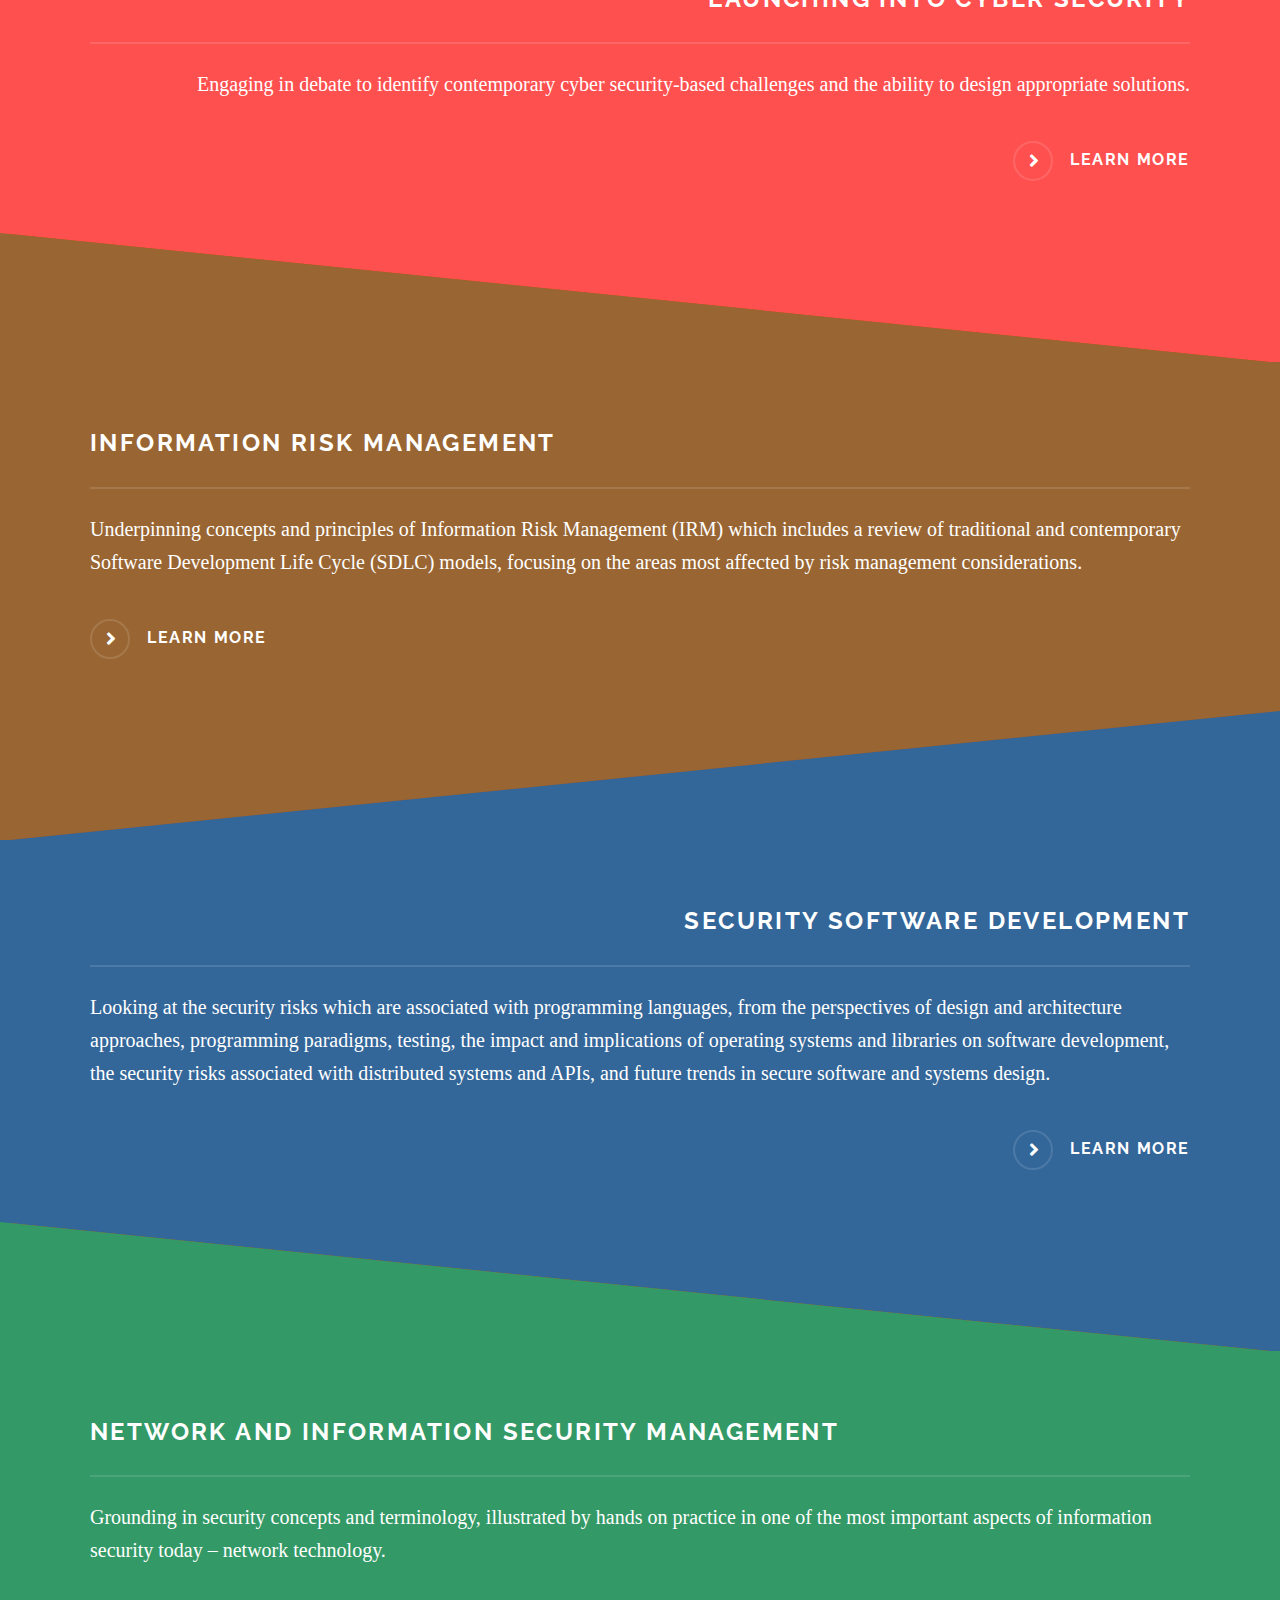
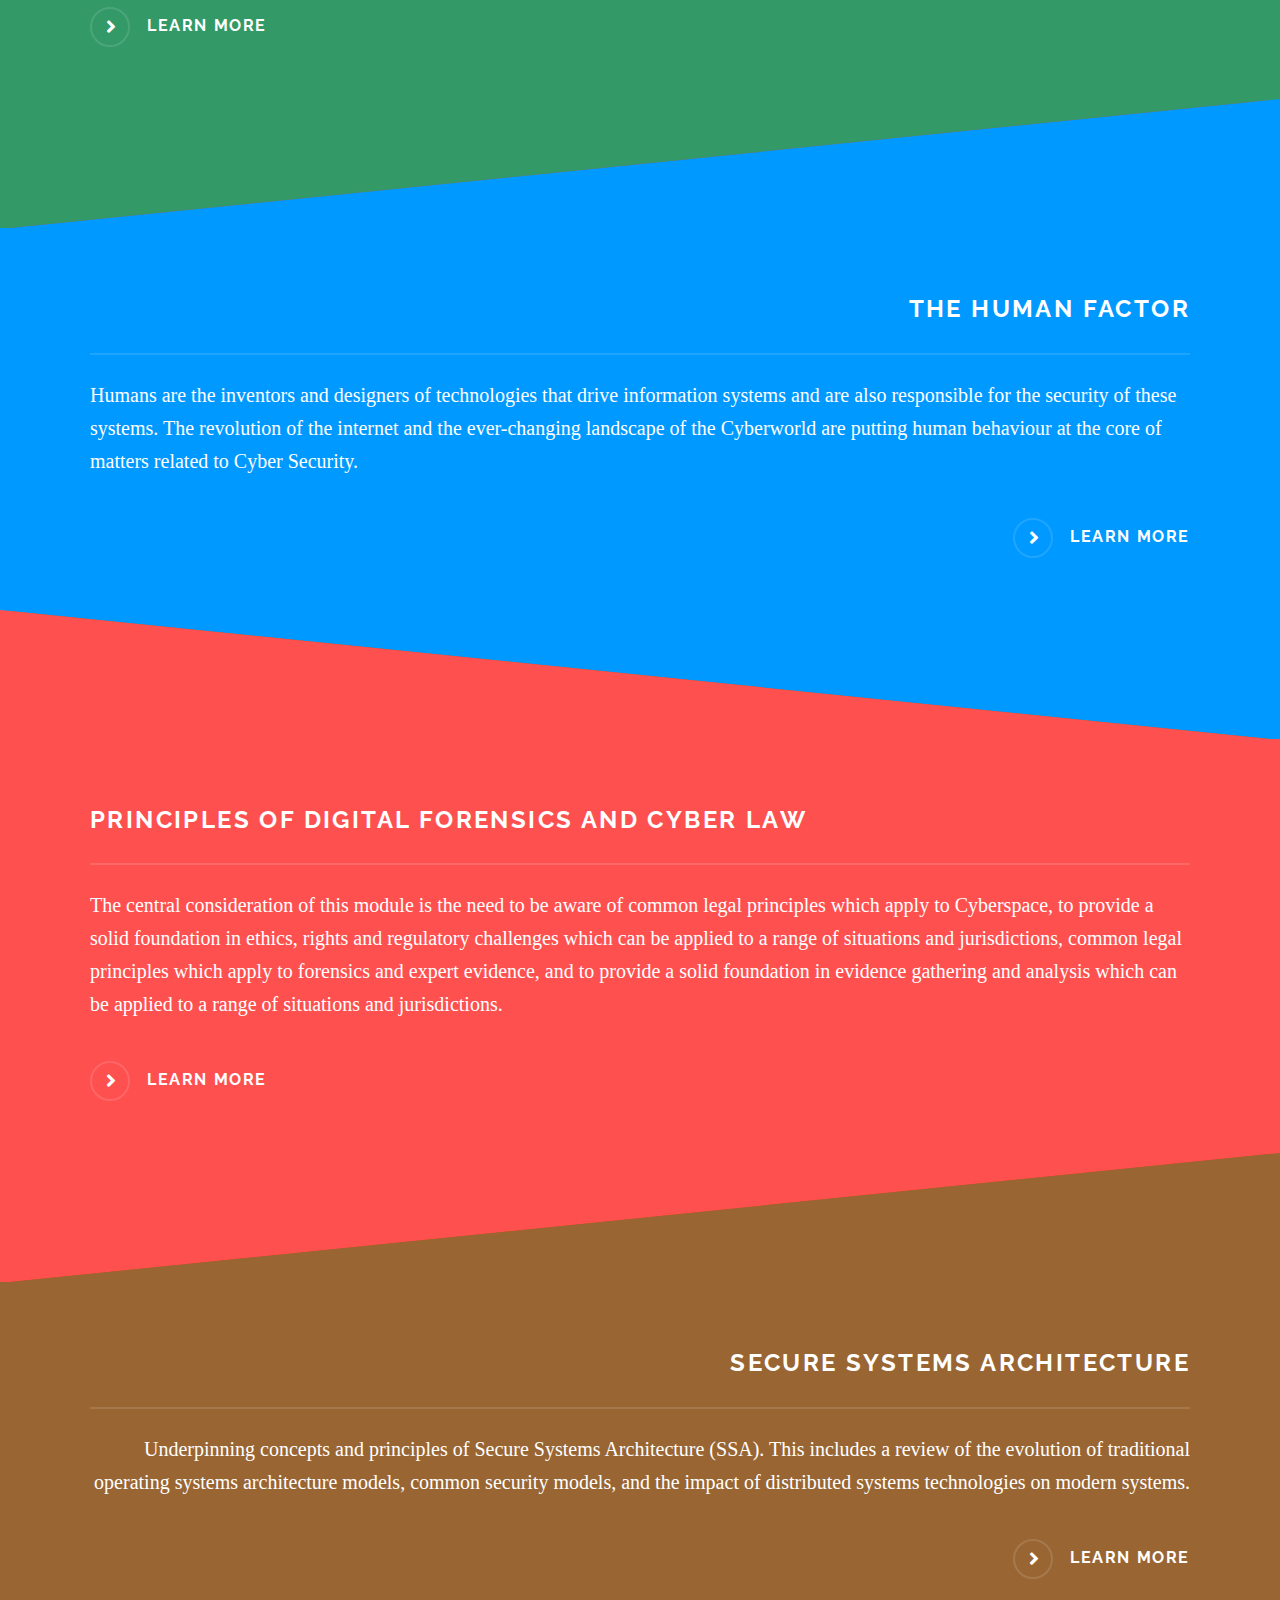
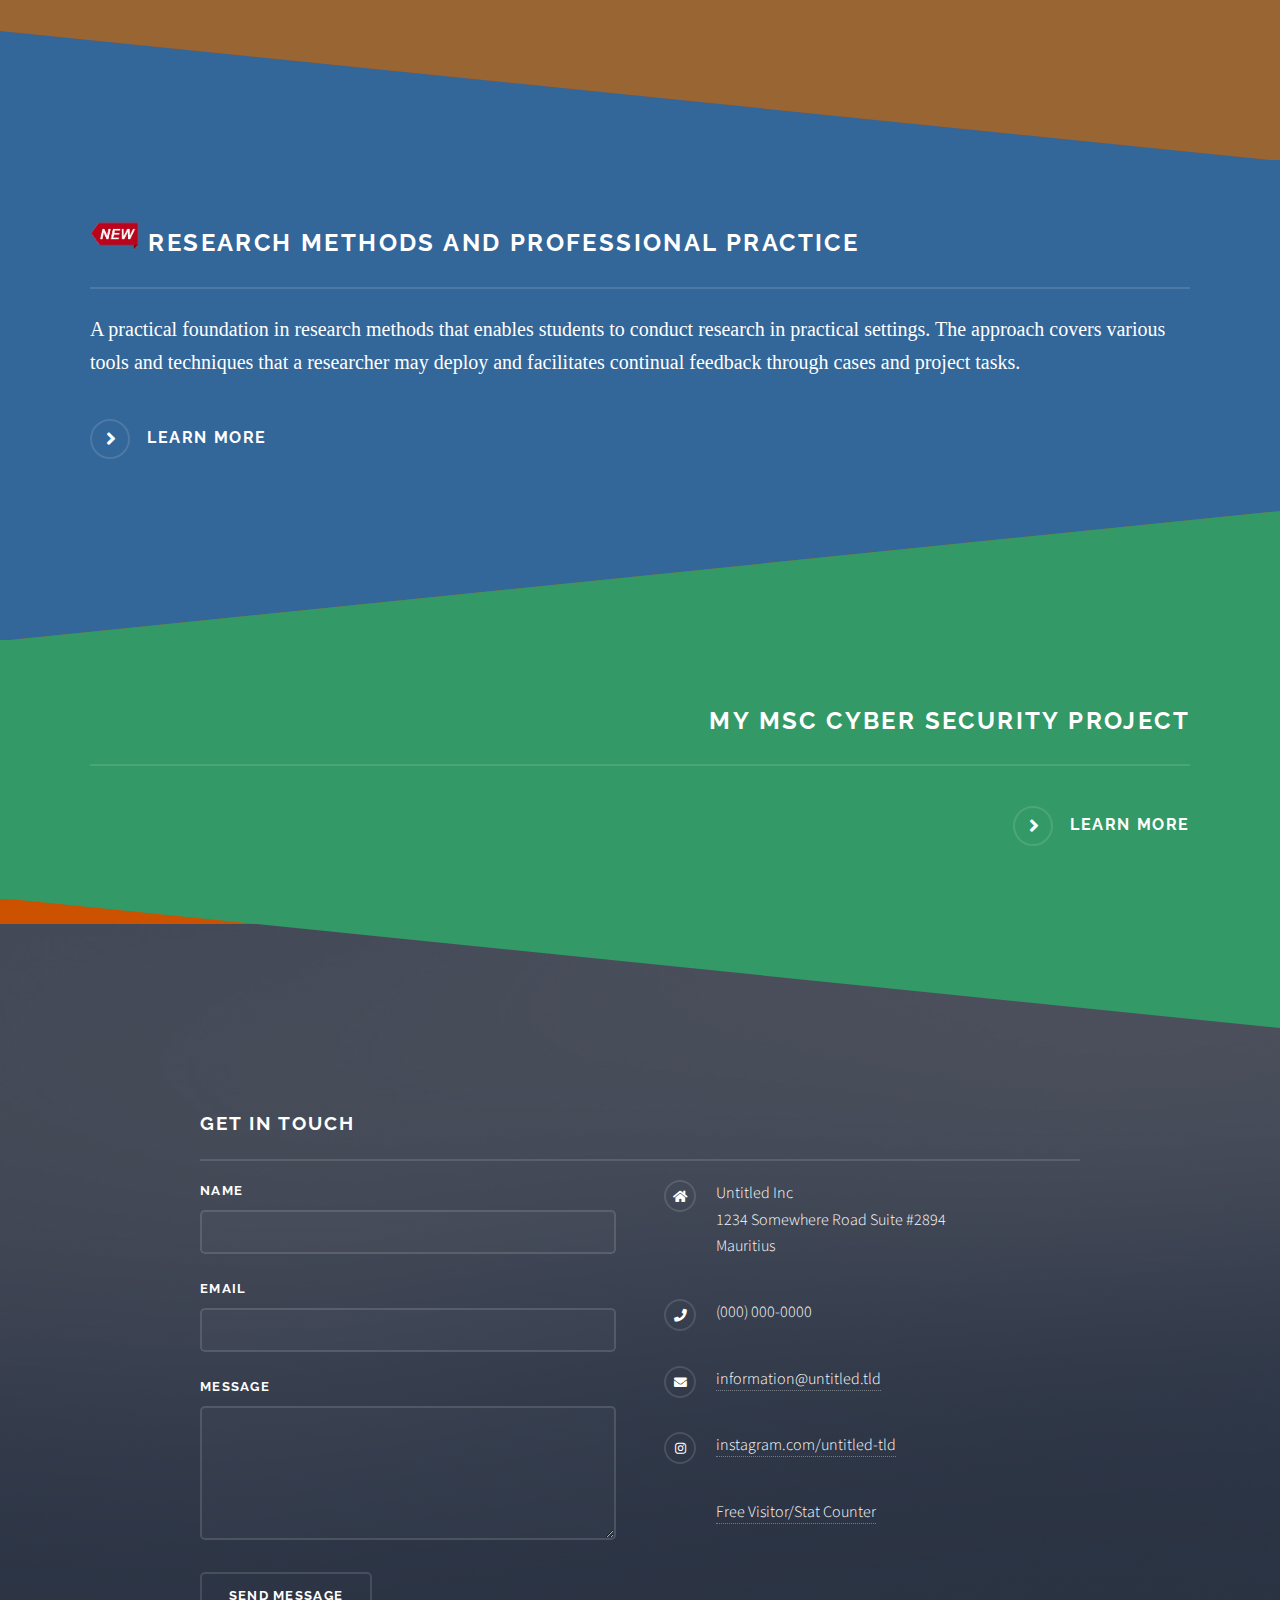
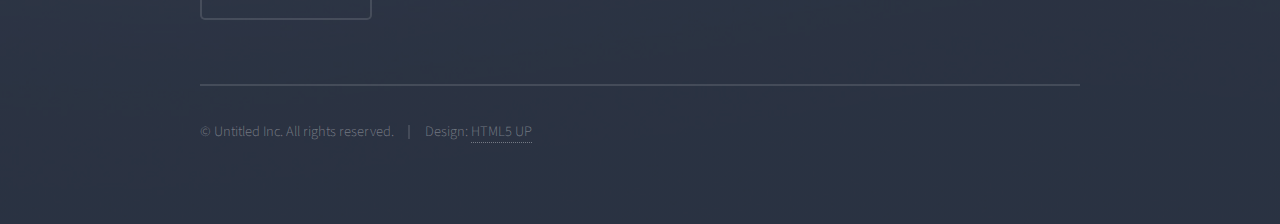
==== commit e47ca0c6: "Update index.html" ====
--- a/index.html
+++ b/index.html
@@ -61,7 +61,7 @@
 								<!-- 	<a href="#" class="image"><img src="images/pic01.jpg" alt="" /></a> -->
 									<div class="content">
 										<h2 align="left" class="major">About Me</h2>
-										<p align="left">I am a Card IT Specialist at ICPS, a joint venture between the Mauritius Commercial Bank (MCB) Group and High-tech Payment Systems (HPS).
+										<p align="left">I am an IT engineer for a bank in Mauritius.
 										
 										Dealing with confidential data in my work, I am mindful of the data protection. This is the primary reason why I am interested in studying the MSc Cyber Security. I also feel that, by studying this course, I would acquire new skills as well as an understanding and familiarity with Cyber-Security to enable me to fulfil the ambition of working within the security industry.
 										
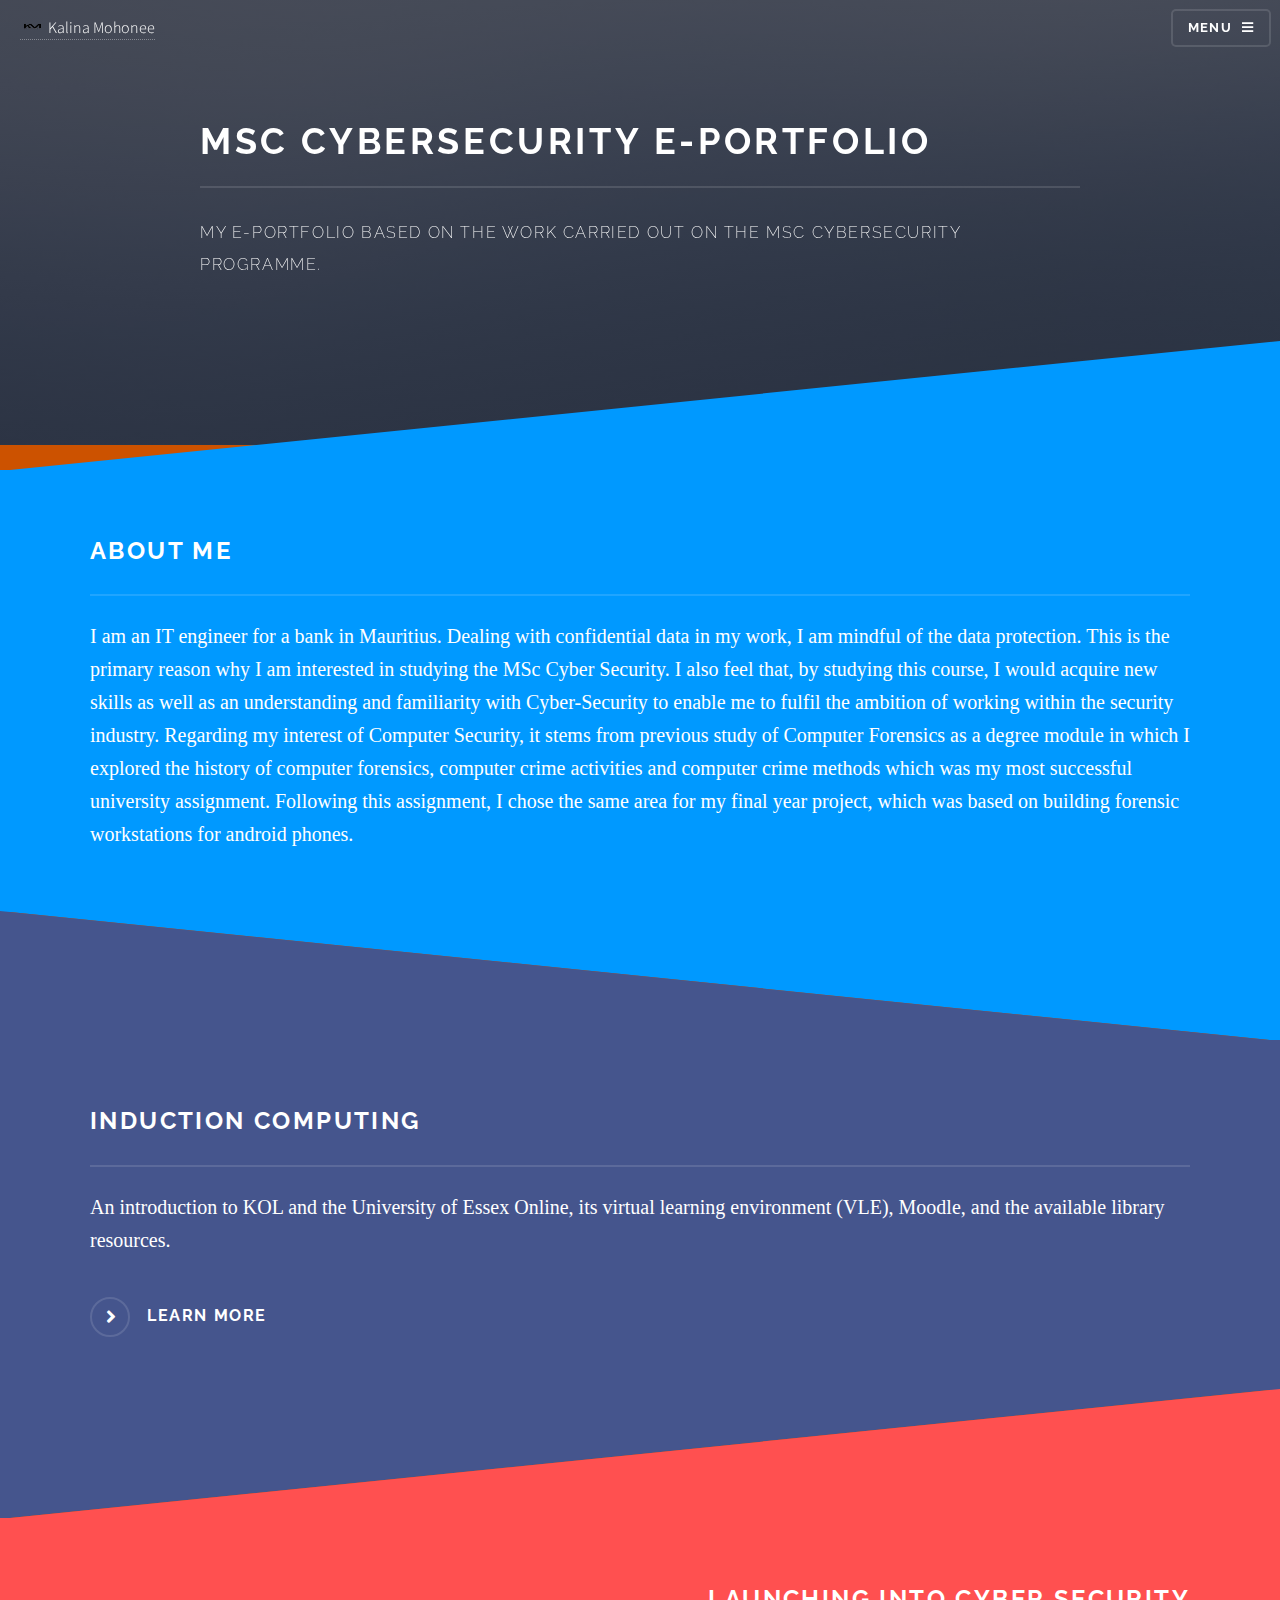
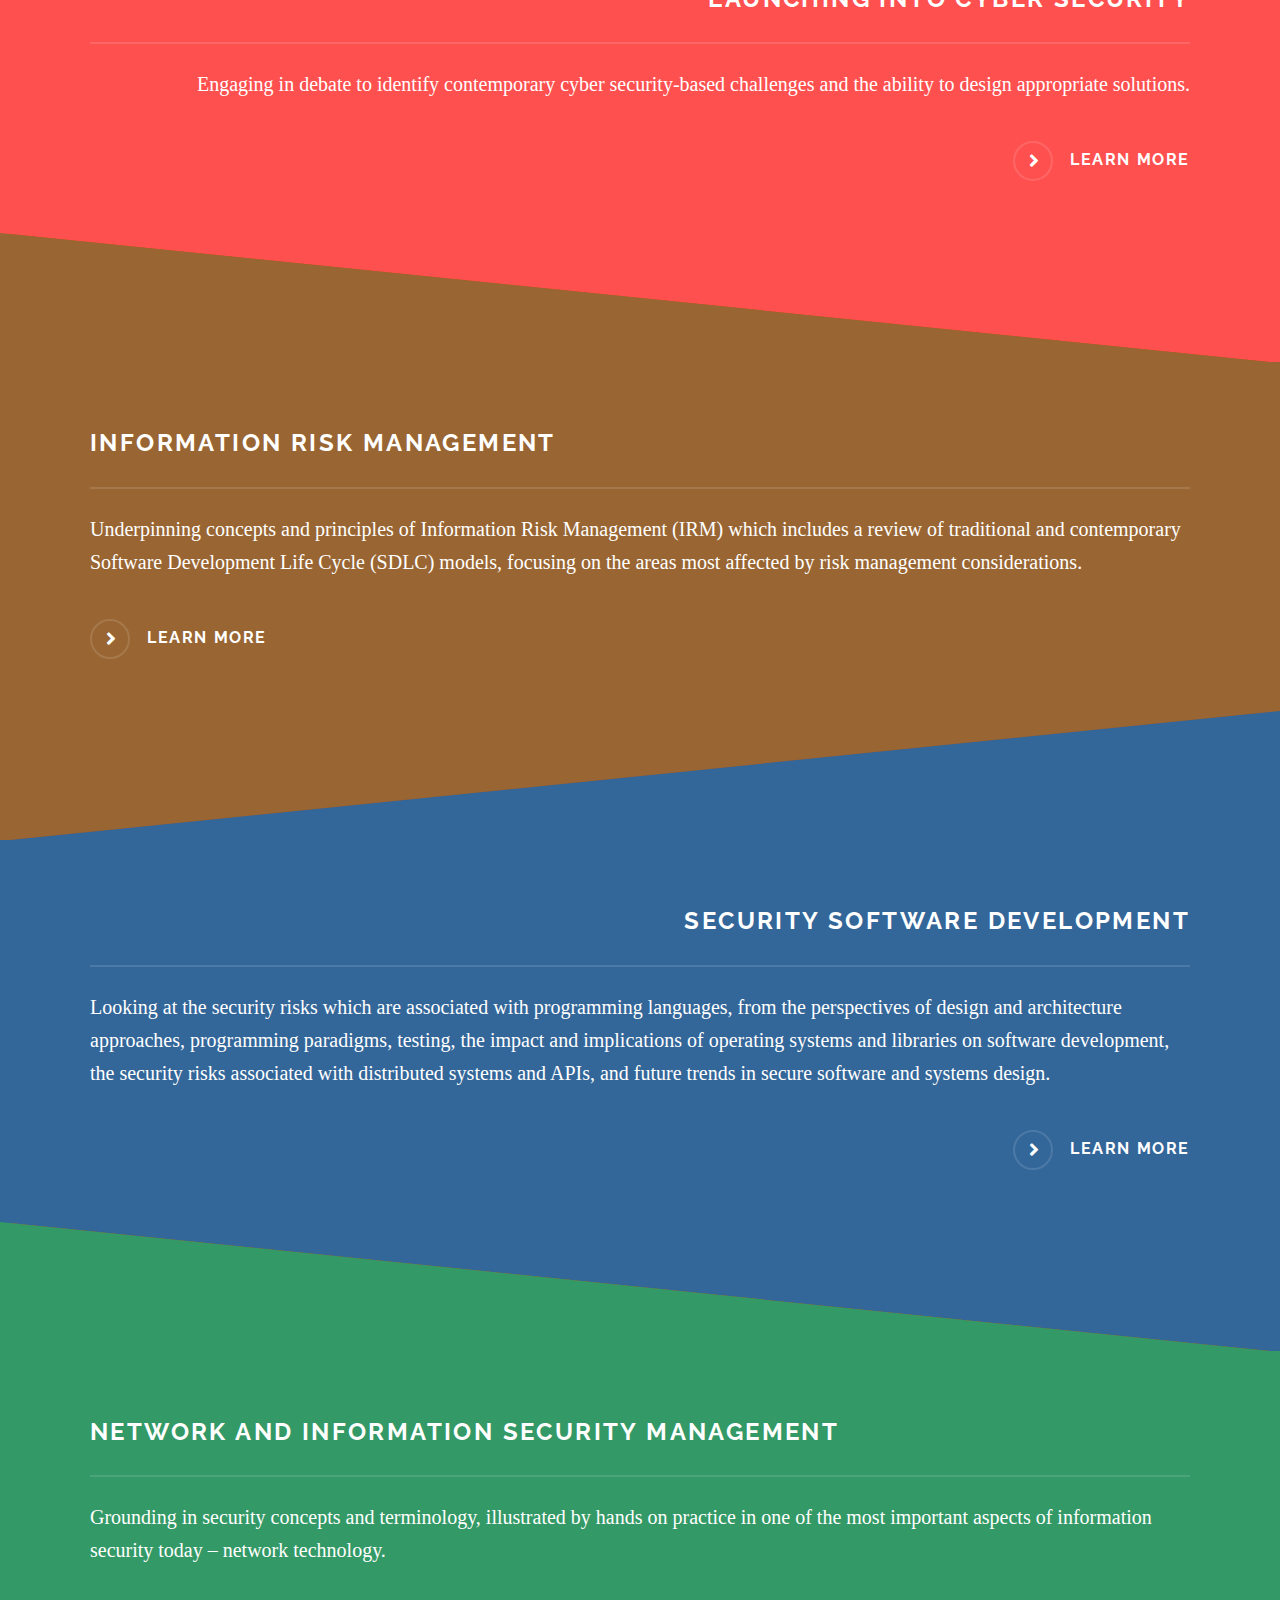
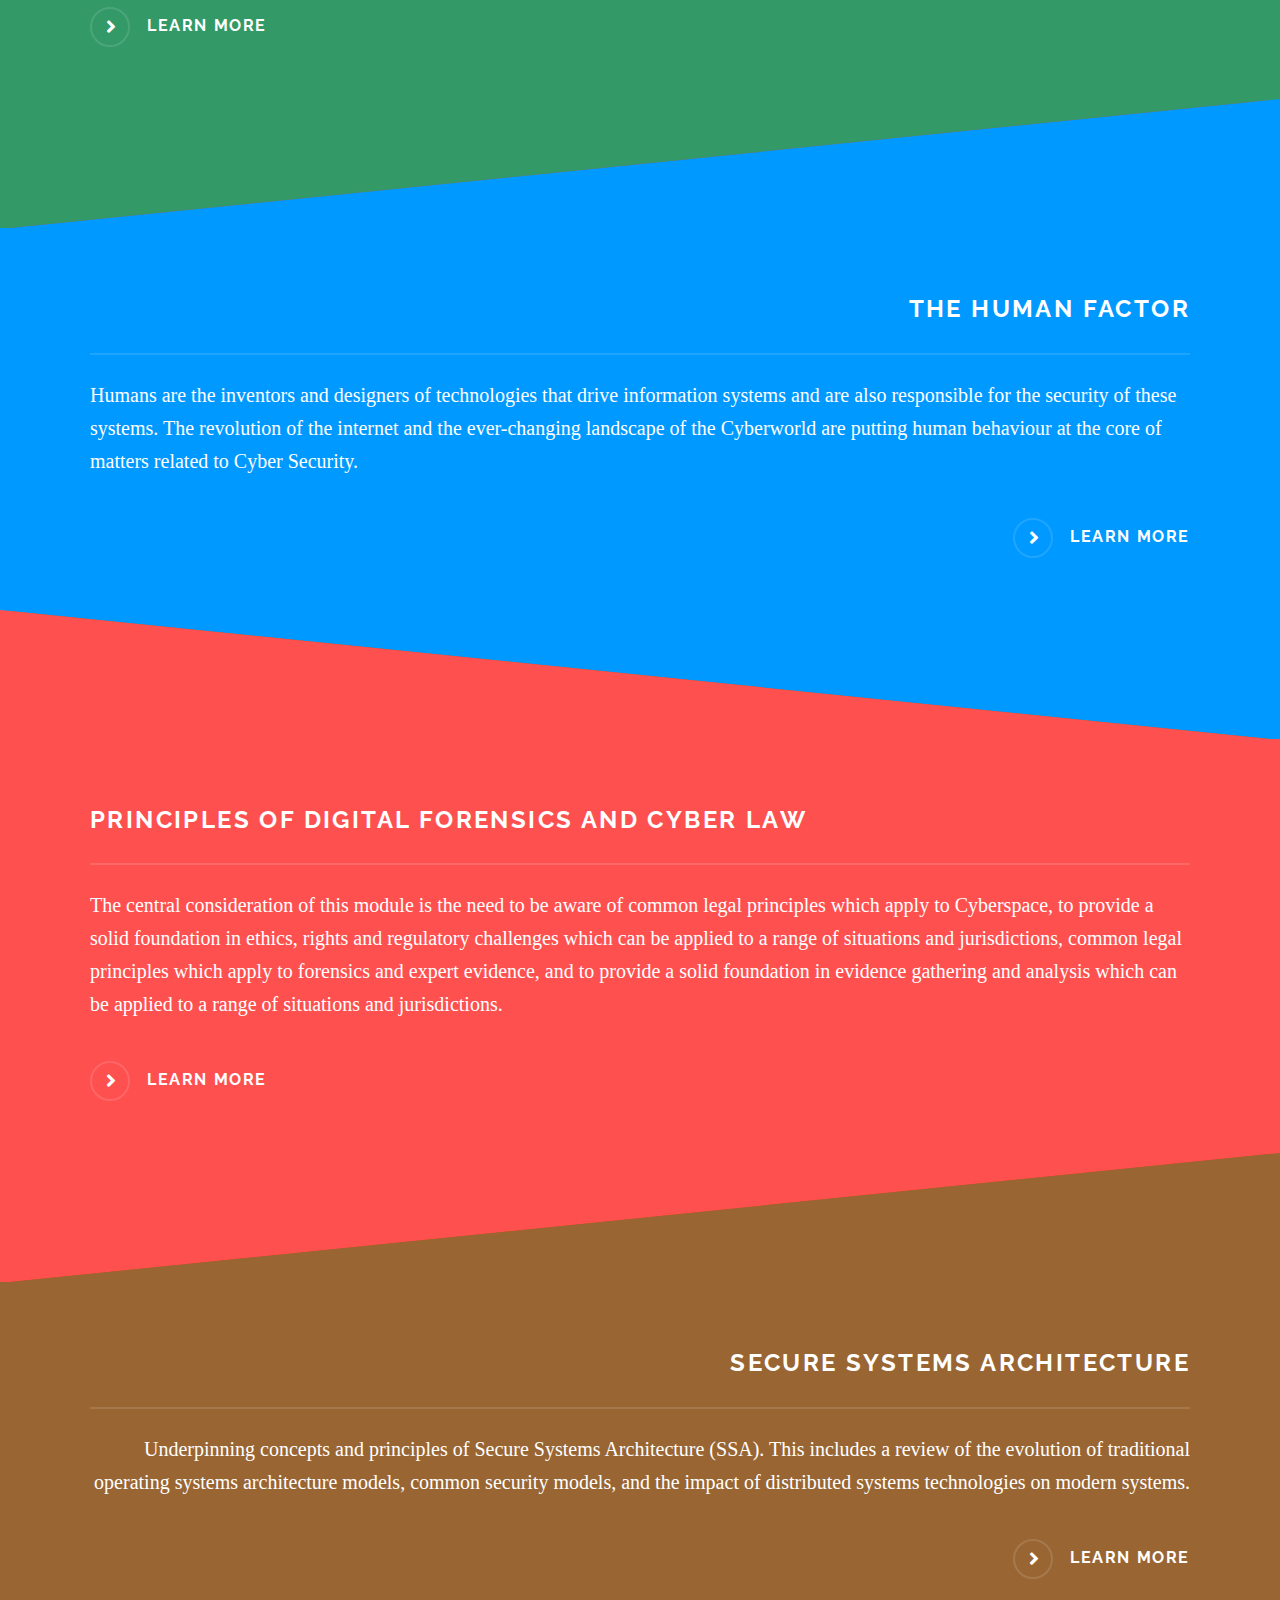
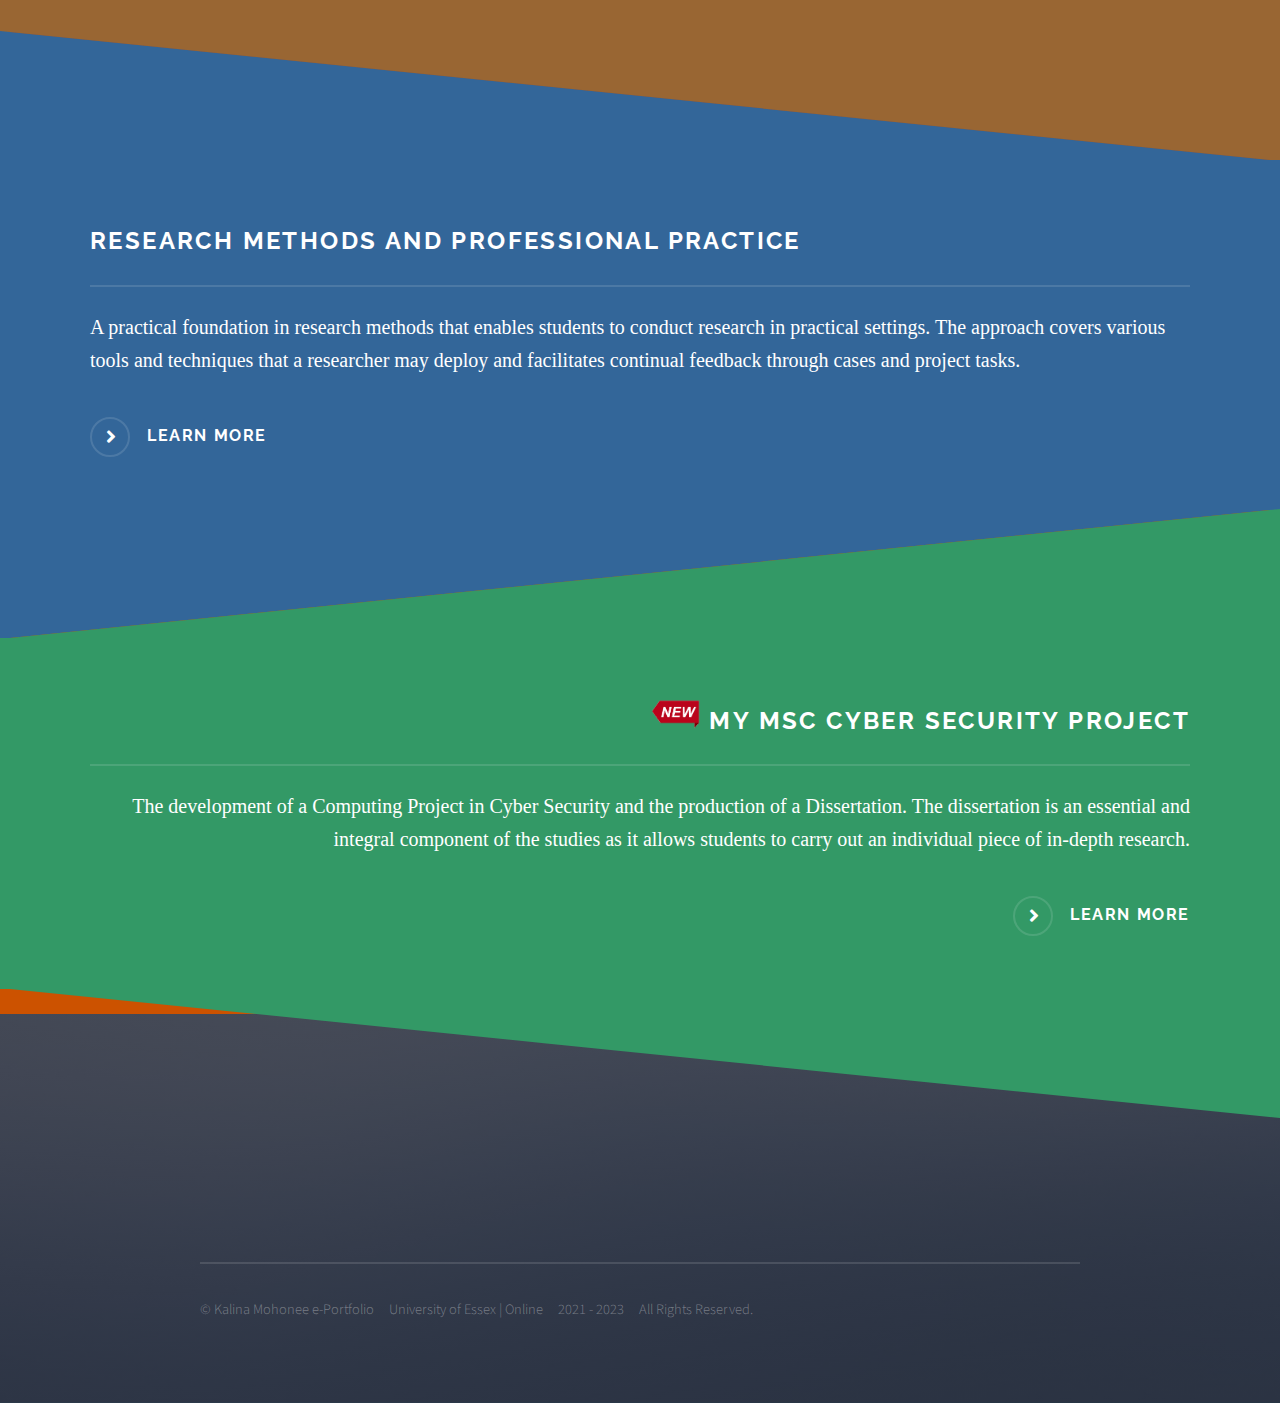
==== commit 61bf5427: "Add files via upload" ====
--- a/index.html
+++ b/index.html
@@ -7,6 +7,7 @@
 <html>
 	<head>
 		<title>Kalina Mohonee e-Portfolio</title>
+		<link rel="shortcut icon" href="logo.png" />
 		<meta charset="utf-8" />
 		<meta name="viewport" content="width=device-width, initial-scale=1, user-scalable=no" />
 		<link rel="stylesheet" href="assets/css/main.css" />
@@ -19,7 +20,7 @@
 
 				<!-- Header -->
 					<header id="header" class="alt style2">
-						<a href="index.html" class="logo"><span> Kalina Mohonee</span></a>
+						<a href="index.html" class="logo"><span> <img width="25px" height="13px" src="logo.png" alt="" /> Kalina Mohonee</span></a>
 						<nav>
 							<a href="#menu">Menu</a>
 						</nav>
@@ -29,7 +30,6 @@
 					<nav id="menu">
 						<ul class="links">
 							<li><a href="index.html">Home</a></li>
-							<li><a href="About.html">About Me</a></li>
 							<li><a href="Module 1.html">Induction Computing</a></li>
 							<li><a href="Module 2.html">Launching into Cyber Security</a></li>
 							<li><a href="Module 3.html">Information Risk Management</a></li>
@@ -38,8 +38,8 @@
 							<li><a href="Module 6.html">The Human Factor</a></li>
 							<li><a href="Module 7.html">Principles of Digital Forensics and Cyber Law</a></li>
 							<li><a href="Module 8.html">Secure Systems Architecture</a></li>
-							<li><a href="Module 9.html"><img src="new.gif" alt="" width="50px"/>Research Methods and Professional Practice</a></li>
-							<li><a href="Project.html">My MSc Cyber Security Project</a></li>
+							<li><a href="Module 9.html">Research Methods and Professional Practice</a></li>
+							<li><a href="Module 10.html"> <img src="new.gif" alt="" width="50px"/>My MSc Cyber Security Project</a></li>
 						</ul>
 						</nav>
 
@@ -174,7 +174,7 @@
 								<div class="inner">
 									<!-- <a href="#" class="image"><img src="images/pic02.jpg" alt="" /></a> -->
 									<div class="content">
-										<h2 class="major"><img src="new.gif" alt="" width="50px"/> Research Methods and Professional Practice</h2>
+										<h2 class="major"> Research Methods and Professional Practice</h2>
 										<p>A practical foundation in research methods that enables students to conduct research in practical settings. The approach covers various tools and techniques that a researcher may deploy and facilitates continual feedback through cases and project tasks.</p>
 											<a href="Module 9.html" class="special">Learn more</a>  
 									</div>
@@ -186,9 +186,9 @@
 								<div class="inner">
 									<!-- <a href="#" class="image"><img src="images/pic02.jpg" alt="" /></a> -->
 									<div class="content">
-										<h2 class="major">My MSc Cyber Security Project</h2>
-										<p></p>
-											<a href="#" class="special">Learn more</a>  
+										<h2 class="major"> <img src="new.gif" alt="" width="50px"/> My MSc Cyber Security Project</h2>
+										<p> The development of a Computing Project in Cyber Security and the production of a Dissertation. The dissertation is an essential and integral component of the studies as it allows students to carry out an individual piece of in-depth research.</p>
+											<a href="Module 10.html" class="special">Learn more</a>  
 									</div>
 								</div>
 							</section>							
@@ -197,42 +197,10 @@
 				<!-- Footer -->
 					<section id="footer">
 						<div class="inner">
-							<h2 class="major">Get in touch</h2>
-							<form method="post" action="#">
-								<div class="fields">
-									<div class="field">
-										<label for="name">Name</label>
-										<input type="text" name="name" id="name" />
-									</div>
-									<div class="field">
-										<label for="email">Email</label>
-										<input type="email" name="email" id="email" />
-									</div>
-									<div class="field">
-										<label for="message">Message</label>
-										<textarea name="message" id="message" rows="4"></textarea>
-									</div>
-								</div>
-								<ul class="actions">
-									<li><input type="submit" value="Send Message" /></li>
-								</ul>
-							</form>
-							<ul class="contact">
-								<li class="icon solid fa-home">
-									Untitled Inc<br />
-									1234 Somewhere Road Suite #2894<br />
-									Mauritius
-								</li>
-								<li class="icon solid fa-phone">(000) 000-0000</li>
-								<li class="icon solid fa-envelope"><a href="#">information@untitled.tld</a></li>
-								<li class="icon brands fa-instagram"><a href="#">instagram.com/untitled-tld</a></li>
-								<li> <a href='https://www.stat-counter.org/'>Free Visitor/Stat Counter</a> <script type='text/javascript' src='https://www.freevisitorcounters.com/auth.php?id=8c69fdbfa1a27089aa9530cd61dd9e1e352dfd15'></script>
-								<script type="text/javascript" src="https://www.freevisitorcounters.com/en/home/counter/820445/t/5"></script> </li>
-							</ul>
-							 
-							<ul class="copyright">
-								<li>&copy; Untitled Inc. All rights reserved.</li><li>Design: <a href="http://html5up.net">HTML5 UP</a></li>
-							</ul>
+						<ul class="copyright">
+							
+						<li>&copy; Kalina Mohonee e-Portfolio &nbsp; &nbsp; University of Essex | Online &nbsp; &nbsp; 2021 - 2023 &nbsp; &nbsp; All Rights Reserved.</li>
+						</ul>
 						</div>
 					</section>
 
@@ -247,4 +215,4 @@
 			<script src="assets/js/main.js"></script>
 
 	</body>
-</html>
+</html>